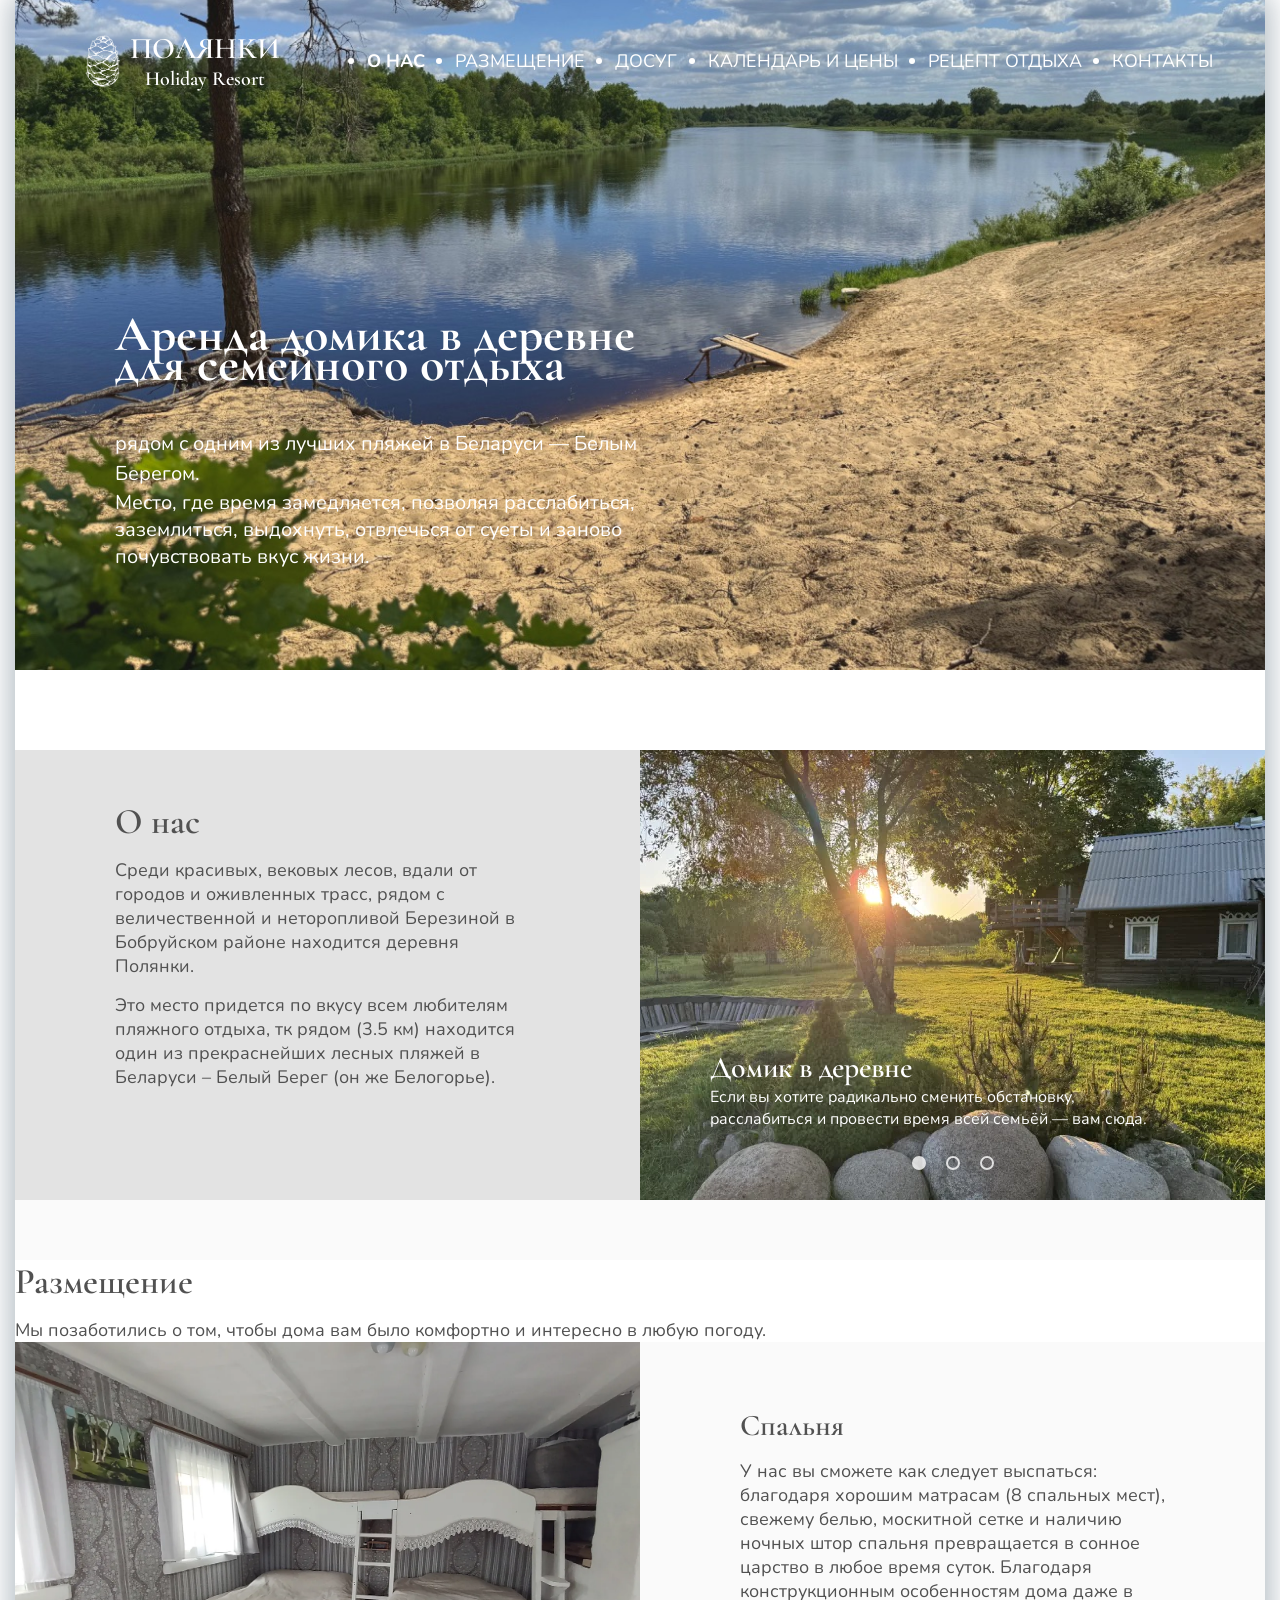
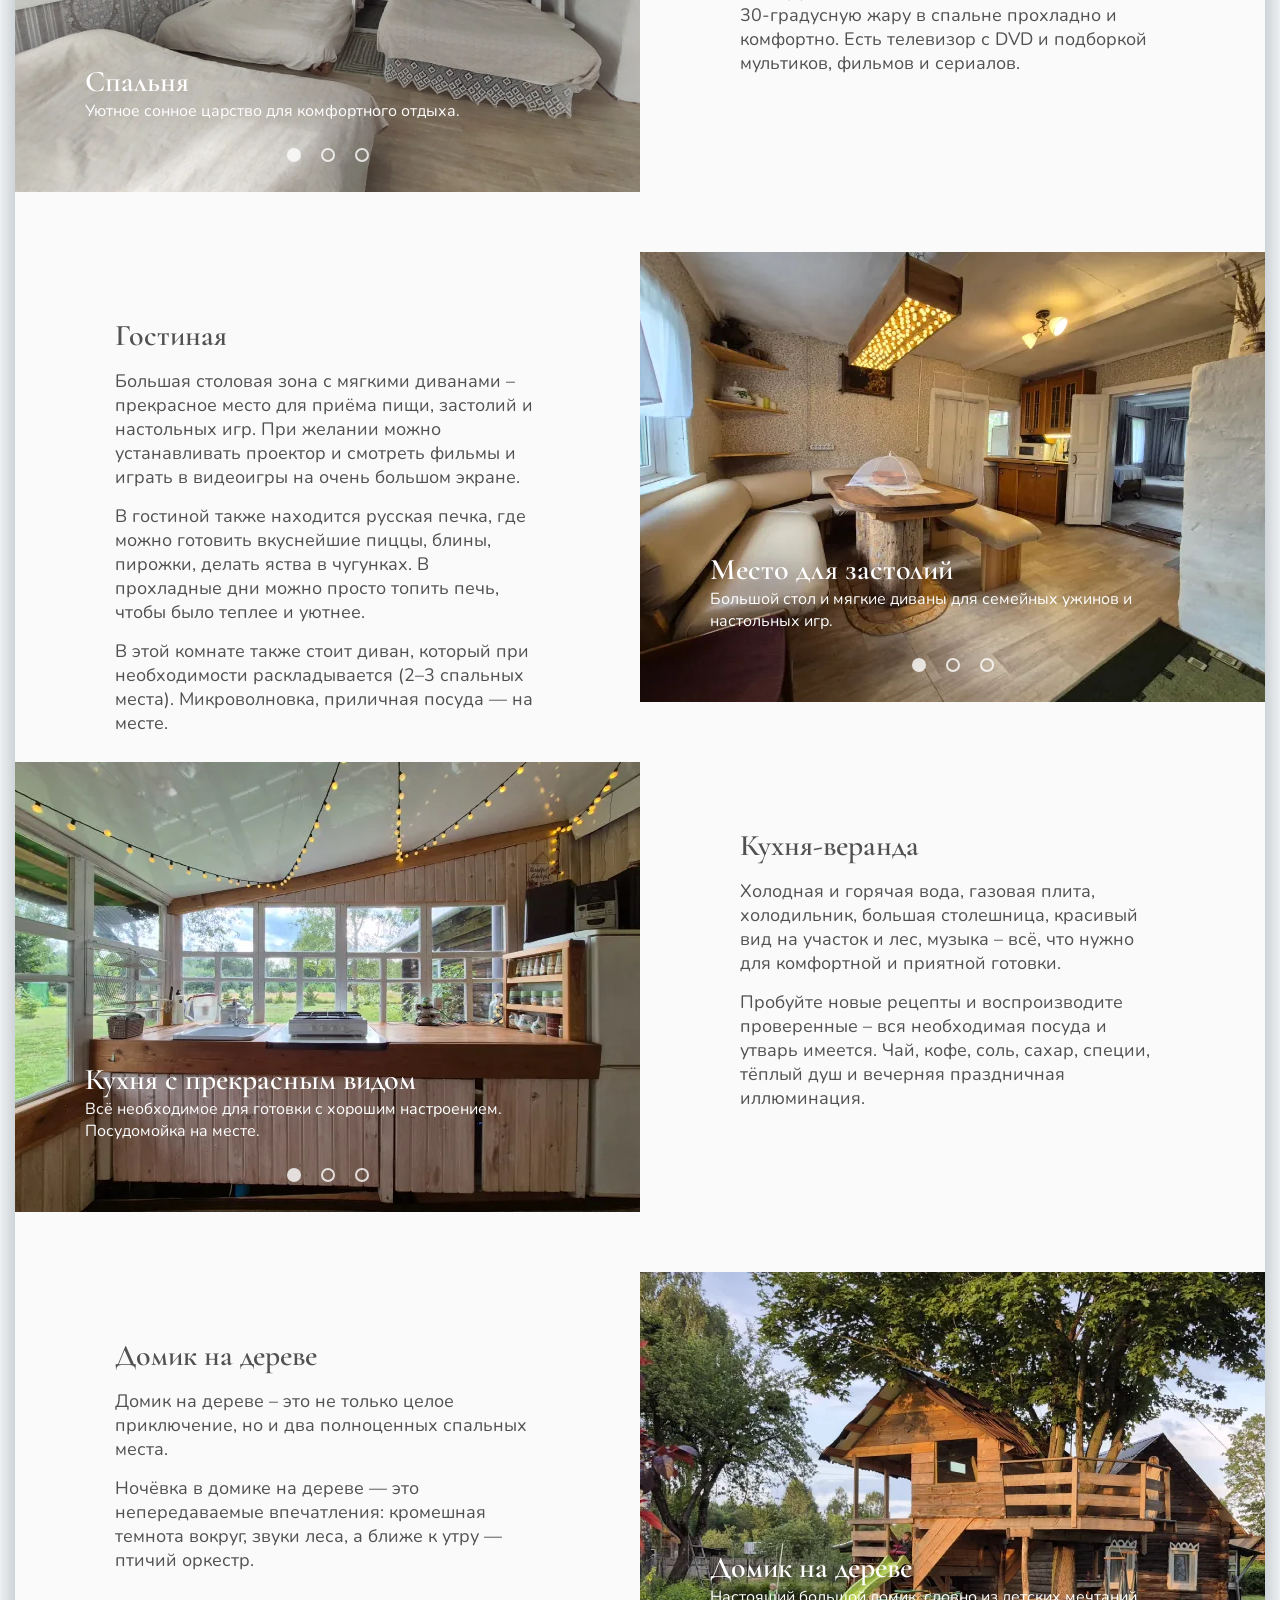
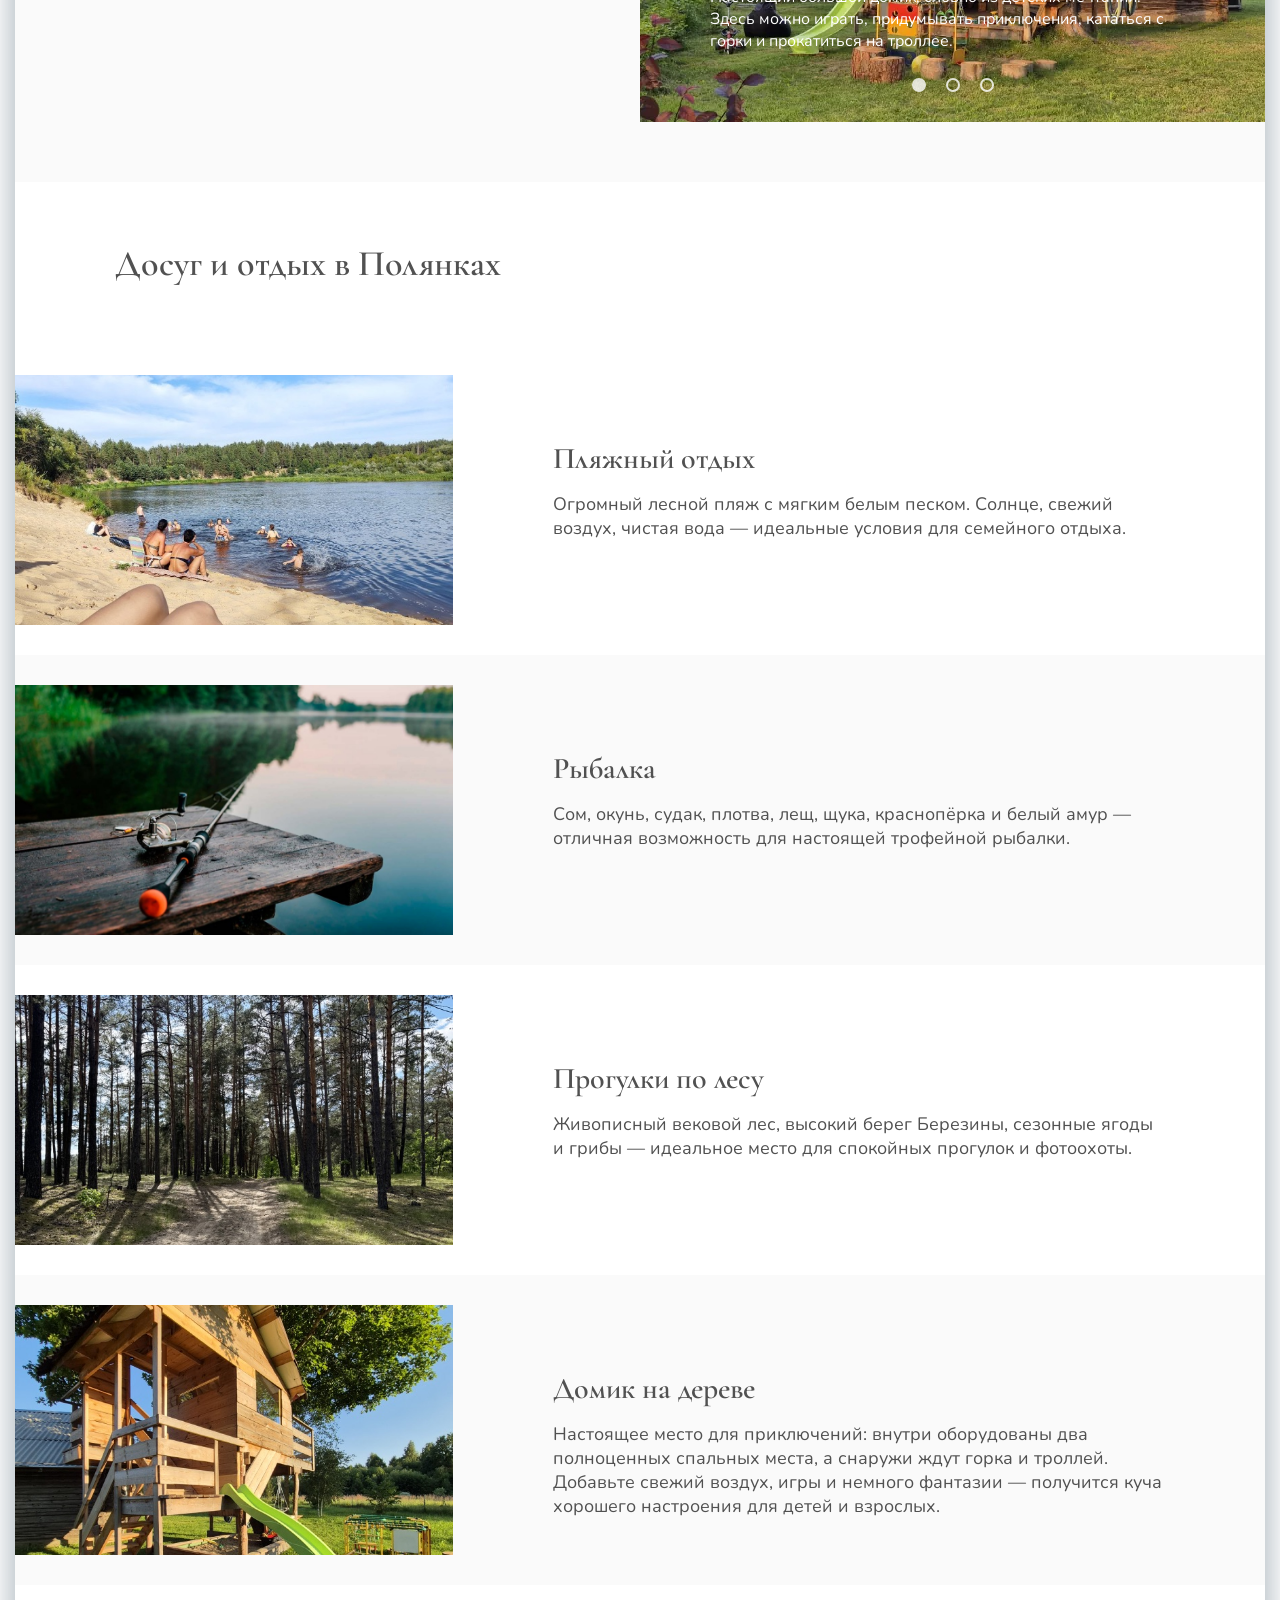
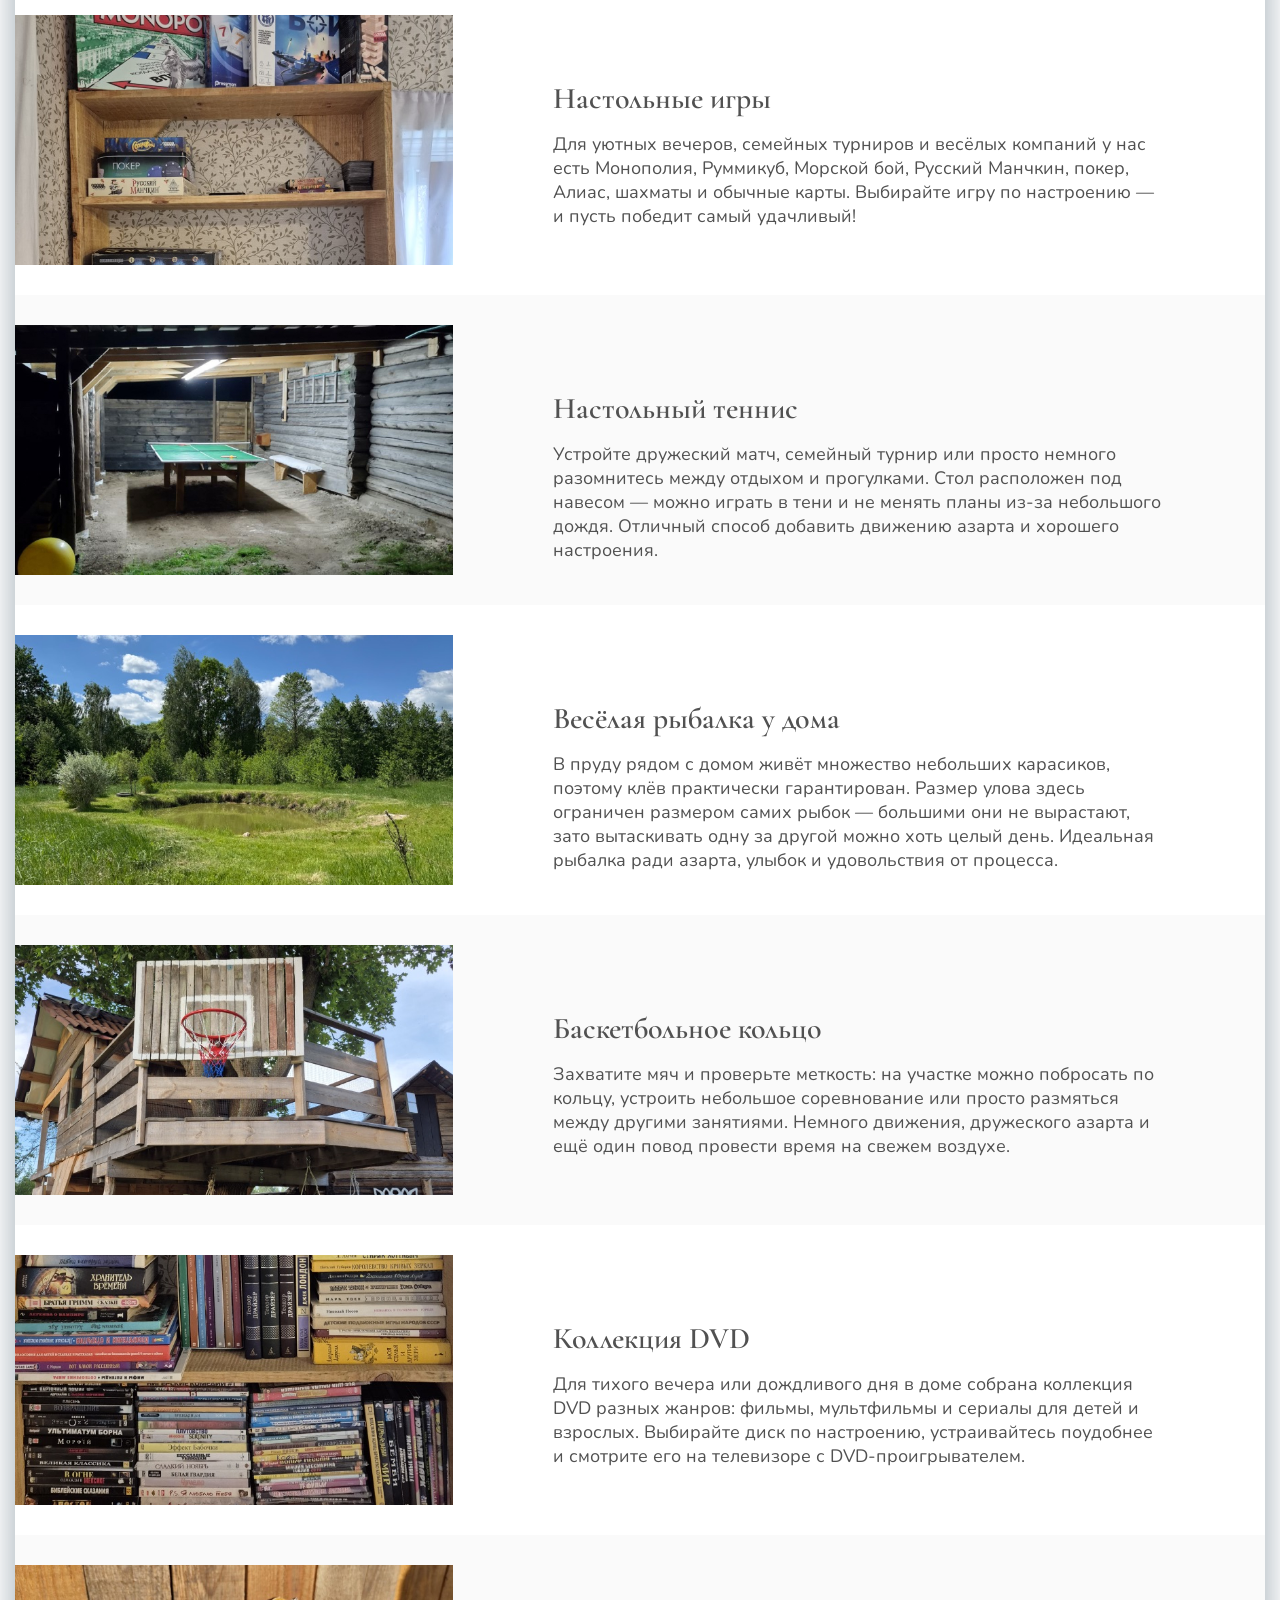
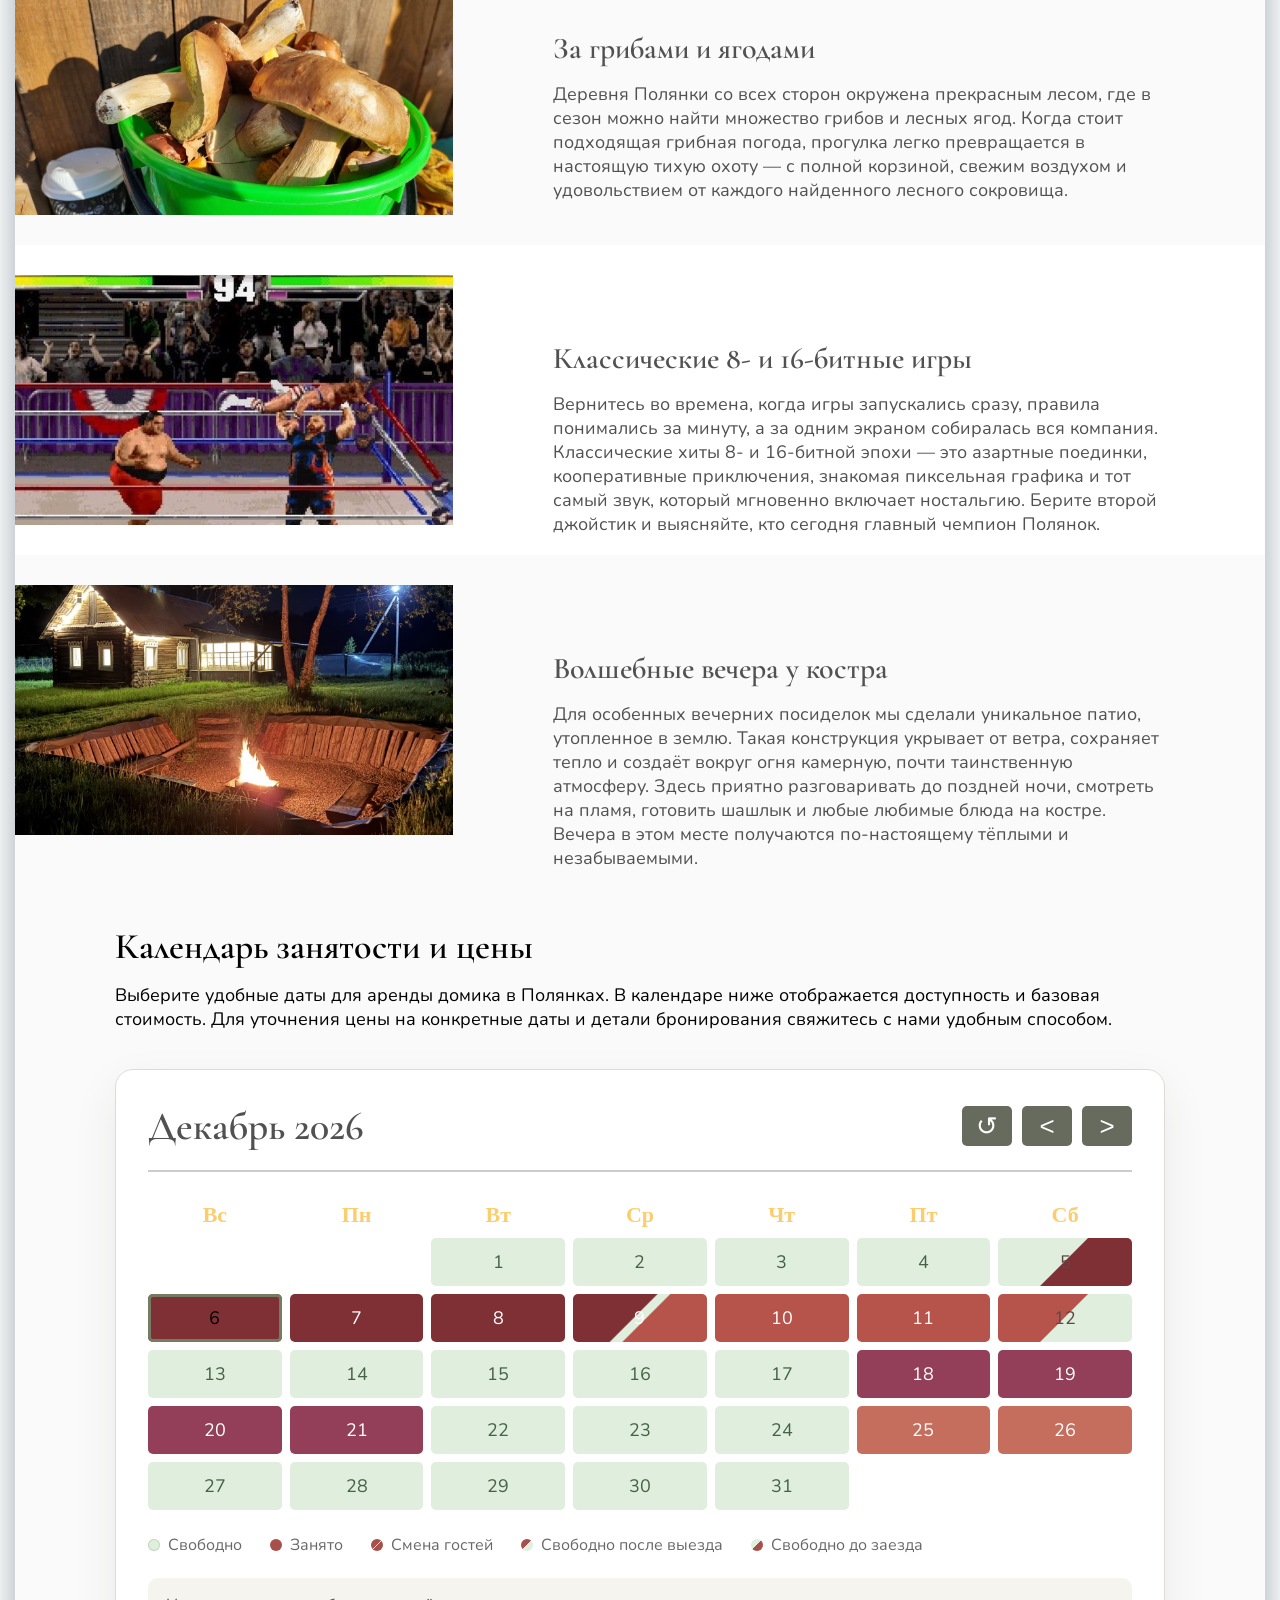
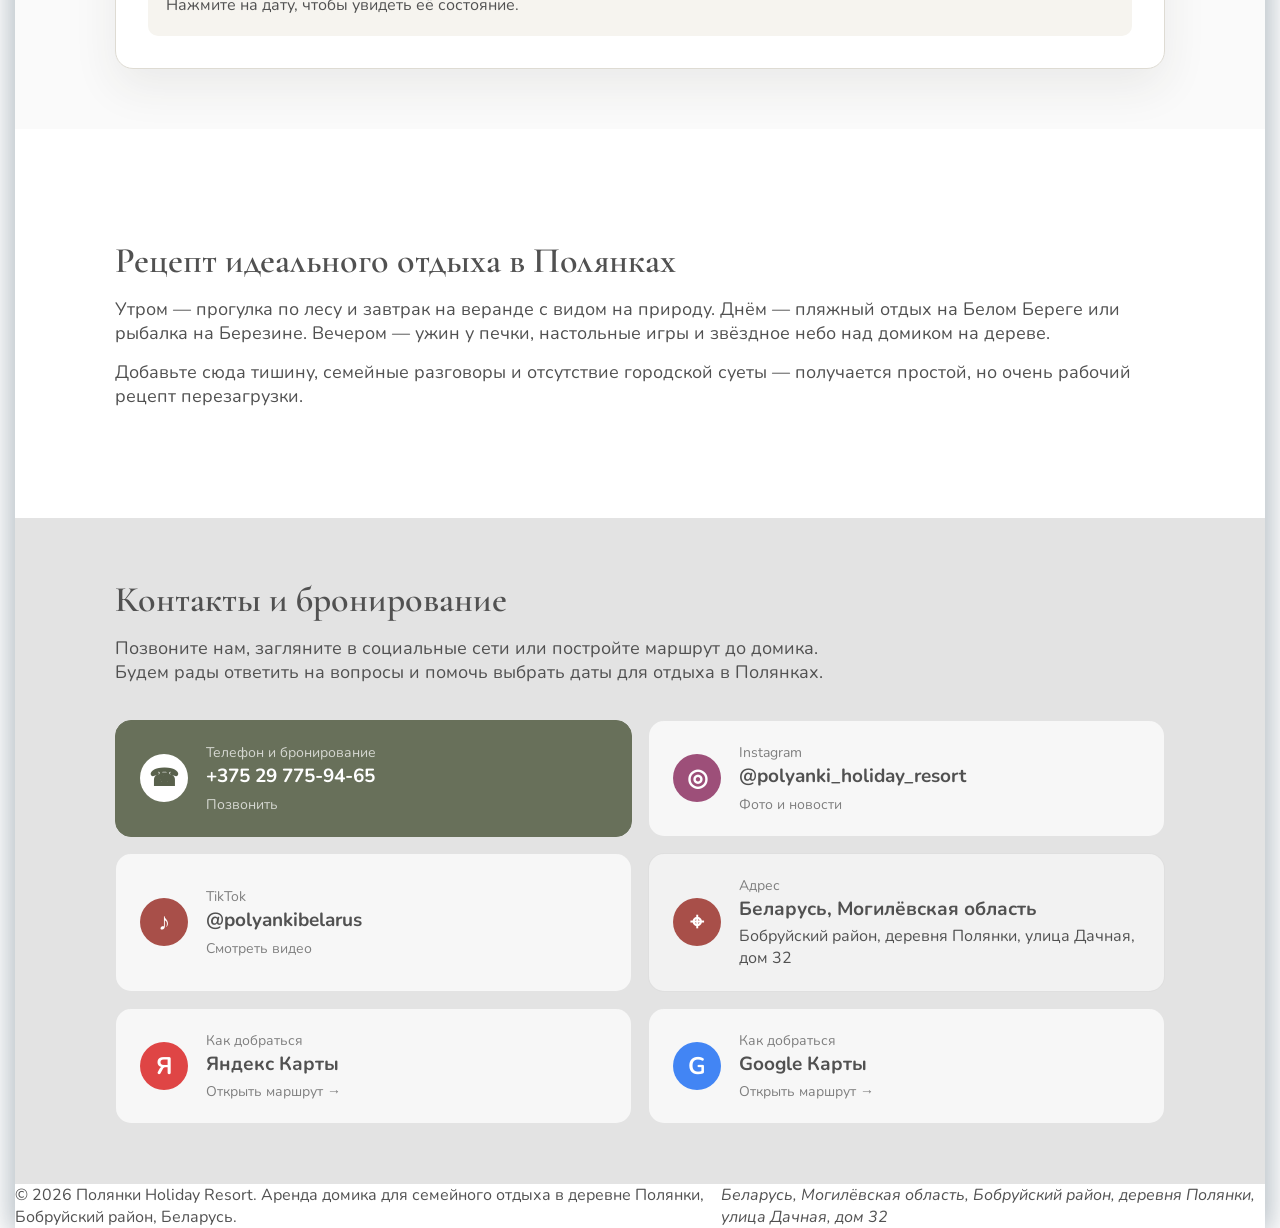
==== index.html @ 9d7d41ae "a pictures refactored" ====
<!doctype html>
<html lang="ru">
<head>
    <meta charset="UTF-8">
    <meta name="viewport"
          content="width=device-width, initial-scale=1.0">
    <meta http-equiv="X-UA-Compatible" content="IE=edge">

    <!-- Основной тайтл с ключами и гео -->
    <title>Полянки Holiday Resort — аренда домика в деревне для семейного отдыха, Бобруйский район, пляж Белый Берег, Беларусь</title>

    <!-- Описание для сниппета в Google/Яндекс -->
    <meta name="description"
          content="Аренда уютного домика в деревне Полянки в Бобруйском районе рядом с пляжем Белый Берег. Семейный отдых, домик на дереве, лес, река Березина, рыбалка и пляжный отдых в Беларуси.">

    <meta name="robots" content="index,follow">

    <!-- Иконки сайта и настройки установки на мобильные устройства -->
    <link rel="icon" href="./img/favicon/favicon.ico" sizes="any">
    <link rel="icon" type="image/png" sizes="32x32" href="./img/favicon/favicon-32x32.png">
    <link rel="icon" type="image/png" sizes="16x16" href="./img/favicon/favicon-16x16.png">
    <link rel="apple-touch-icon" sizes="180x180" href="./img/favicon/apple-touch-icon.png">
    <link rel="manifest" href="./img/favicon/site.webmanifest">
    <meta name="theme-color" content="#68705a">
    <meta name="application-name" content="Полянки Holiday Resort">
    <meta name="apple-mobile-web-app-title" content="Полянки">
    <meta name="apple-mobile-web-app-capable" content="yes">
    <meta name="apple-mobile-web-app-status-bar-style" content="black-translucent">

    <!-- Canonical: замени URL на свой домен -->
    <link rel="canonical" href="https://example.com/">

    <!-- Open Graph -->
    <meta property="og:type" content="website">
    <meta property="og:title"
          content="Полянки Holiday Resort — домик для семейного отдыха в Беларуси">
    <meta property="og:description"
          content="Уютный домик в деревне Полянки возле пляжа Белый Берег. Семейный отдых, лес, река Березина, рыбалка, домик на дереве.">
    <meta property="og:url" content="https://example.com/">
    <meta property="og:image" content="https://example.com/img/og-main.jpg">
    <meta property="og:locale" content="ru_RU">

    <!-- Twitter Card -->
    <meta name="twitter:card" content="summary_large_image">
    <meta name="twitter:title"
          content="Полянки Holiday Resort — домик для семейного отдыха">
    <meta name="twitter:description"
          content="Аренда домика в деревне Полянки, Бобруйский район, Беларусь. Рядом пляж Белый Берег, лес, река Березина.">
    <meta name="twitter:image" content="https://example.com/img/og-main.jpg">

    <link rel="stylesheet" href="styles.css">

    <!-- Schema.org (дополни реальными данными) -->
    <script type="application/ld+json">
        {
          "@context": "https://schema.org",
          "@type": ["TouristAccommodation", "LocalBusiness"],
          "name": "Полянки Holiday Resort",
          "description": "Аренда домика в деревне Полянки для семейного отдыха рядом с пляжем Белый Берег и рекой Березина. Домик на дереве, лес, рыбалка, пляжный отдых.",
          "url": "https://example.com/",
          "image": "https://example.com/img/about_us.jpg",
          "telephone": "+375297759465",
          "priceRange": "$$",
          "address": {
            "@type": "PostalAddress",
            "streetAddress": "улица Дачная, дом 32",
            "addressCountry": "BY",
            "addressRegion": "Могилёвская область",
            "addressLocality": "деревня Полянки, Бобруйский район"
          },
          "sameAs": [
            "https://www.instagram.com/polyanki_holiday_resort",
            "https://www.tiktok.com/@polyankibelarus",
            "https://yandex.ru/maps/org/polyanki_dom_v_derevne/86234506796",
            "https://maps.app.goo.gl/uCurSgUoCDbGt2eW7"
          ],
          "hasMap": [
            "https://yandex.ru/maps/org/polyanki_dom_v_derevne/86234506796",
            "https://maps.app.goo.gl/uCurSgUoCDbGt2eW7"
          ],
          "contactPoint": {
            "@type": "ContactPoint",
            "telephone": "+375297759465",
            "contactType": "reservations",
            "availableLanguage": ["ru", "be"]
          },
          "openingHoursSpecification": [
            {
              "@type": "OpeningHoursSpecification",
              "dayOfWeek": [
                "Monday",
                "Tuesday",
                "Wednesday",
                "Thursday",
                "Friday",
                "Saturday",
                "Sunday"
              ],
              "opens": "08:00",
              "closes": "22:00"
            }
          ],
          "amenityFeature": [
            {
              "@type": "LocationFeatureSpecification",
              "name": "Пляж Белый Берег",
              "value": "3.5 км"
            },
            {
              "@type": "LocationFeatureSpecification",
              "name": "Домик на дереве",
              "value": "2 спальных места"
            },
            {
              "@type": "LocationFeatureSpecification",
              "name": "Рыбалка на Березине",
              "value": "сом, судак, щука и др."
            }
          ]
        }
        </script>
</head>
<body>
<header>
    <nav id="navigation_container" aria-label="Основная навигация">
        <div class="logo">
            <div class="logo-image"></div>
            <div class="logo-text font-carmo">
                <div class="polyanki">ПОЛЯНКИ</div>
                <div class="resort">Holiday Resort</div>
            </div>
        </div>

        <button class="nav-toggle" type="button" aria-label="Открыть меню" aria-controls="primary-navigation" aria-expanded="false">
            <span></span><span></span><span></span>
        </button>

        <ul class="navigation font-nunito" id="primary-navigation">
            <li class="js_navigation_item nav_item active" data-item="aboutUs">
                <a href="#about_us">О НАС</a>
            </li>
            <li class="js_navigation_item nav_item" data-item="deploy">
                <a href="#deploy">РАЗМЕЩЕНИЕ</a>
            </li>
            <li class="js_navigation_item nav_item" data-item="activities">
                <a href="#activities">ДОСУГ</a>
            </li>
            <li class="js_navigation_item nav_item" data-item="prices">
                <a href="#prices">КАЛЕНДАРЬ И ЦЕНЫ</a>
            </li>
            <li class="js_navigation_item nav_item" data-item="recipe">
                <a href="#recipe">РЕЦЕПТ ОТДЫХА</a>
            </li>
            <li class="js_navigation_item nav_item" data-item="contacts">
                <a href="#contacts">КОНТАКТЫ</a>
            </li>
        </ul>
    </nav>

    <section class="header-block">
        <div class="header-image" role="img"
             aria-label="Домик для отдыха в деревне Полянки рядом с лесом и рекой Березина"></div>
        <div class="header-main-text">
            <h1>
                <span class="header1 font-carmo">
                    Аренда домика в деревне<br>для семейного отдыха
                </span><br>
                <span class="header2 font-nunito">
                    рядом с одним из лучших пляжей в Беларуси — Белым Берегом.
                </span>
            </h1>
            <p class="header-description font-nunito">
                Место, где время замедляется, позволяя расслабиться, заземлиться,
                выдохнуть, отвлечься от суеты и заново почувствовать вкус жизни.
            </p>
        </div>
    </section>
</header>

<main>
    <!-- О НАС -->
    <section class="js_about_us_section" id="about_us">
        <div class="row height-450 bg-gray color_black-80">
            <div class="description-block width-50">
                <h2 class="font-carmo f-size-36">О нас</h2>
                <p class="font-nunito margin-top-15 f-size-18">
                    Среди красивых, вековых лесов, вдали от городов и оживленных трасс, рядом с величественной и неторопливой Березиной в Бобруйском районе находится деревня Полянки.
                </p>
                <p class="font-nunito margin-top-15 f-size-18">
                    Это место придется по вкусу всем любителям пляжного отдыха, тк рядом (3.5 км) находится один из прекраснейших лесных пляжей в Беларуси – Белый Берег (он же Белогорье).
                </p>
            </div>
    
            <!--                <div class="image-block width-55 js_about_us_gallery"></div>-->
    
            <div class="image-block width-50 js_about_us_gallery">
    
                <figure class="js_gallery_card gallery-cover-seo fade-in-block">
                    <img src="./img/about_us.webp"
                         alt="Аренда домика в деревне Полянки для семейного отдыха">
                    <figcaption class="gallery-slide-description-seo">
                        <h3 class="font-carmo f-size-30">Домик в деревне</h3>
                        <p class="font-nunito f-size-16">
                            Если вы хотите радикально сменить обстановку, расслабиться и провести время всей семьёй — вам сюда.
                        </p>
                    </figcaption>
                </figure>
    
                <figure class="js_gallery_card gallery-cover-seo fade-in-block">
                    <img src="./img/about_us_2.webp"
                         alt="Пляж Белый Берег недалеко от домика в деревне Полянки">
                    <figcaption class="gallery-slide-description-seo">
                        <h3 class="font-carmo f-size-30">Белый берег и курортное настроение</h3>
                        <p class="font-nunito f-size-16">
                            Шикарный мягкий белый песочек и на берегу и в воде, сосновый воздух, атмосфера безмятежности создают неповторимые впечатления от нахождения здесь. По личным ощущениям и отзывам гостей – тут проживает то самое курортное настроение.
                        </p>
                    </figcaption>
                </figure>

                <figure class="js_gallery_card gallery-cover-seo fade-in-block">
                    <img src="./img/about_us_3.webp"
                         alt="Пляж Белый Берег недалеко от домика в деревне Полянки">
                    <figcaption class="gallery-slide-description-seo">
                        <h3 class="font-carmo f-size-30">Особая атмосфера.</h3>
                        <p class="font-nunito f-size-16">
                            Пень и птиц, звуки леса, потрескивание костра, немного праздничной иллюминации, - вот и готовы декорации для незабываемого отдыха.
                        </p>
                    </figcaption>
                </figure>
    
            </div>
        </div>
    </section>

    <!-- РАЗМЕЩЕНИЕ -->
    <section class="js_deploy_section padding-top-60 padding-bottom-60 bg-white-gray" id="deploy">
        <header class="color_black-80">
            <h2 class="font-carmo f-size-36">Размещение</h2>
            <p class="font-nunito margin-top-15 f-size-18">
                Мы позаботились о том, чтобы дома вам было комфортно и интересно в любую погоду.
            </p>
        </header>
    
        <!-- Спальня -->
        <article class="row height-450 color_black-80 margin-top-40">
            <div class="image-block width-50 js_deploy_1_gallery">
                <figure class="js_gallery_card gallery-cover-seo fade-in-block">
                    <img src="./img/deploy-1-1.webp"
                         alt="Спальня с удобными кроватями в доме отдыха Полянки">
                    <figcaption class="gallery-slide-description-seo">
                        <h3 class="font-carmo f-size-30">Спальня</h3>
                        <p class="font-nunito f-size-16">Уютное сонное царство для комфортного отдыха.</p>
                    </figcaption>
                </figure>

                <figure class="js_gallery_card gallery-cover-seo fade-in-block">
                    <img src="./img/deploy-1-2.webp"
                         alt="Спальные места в деревенском доме для семейного отдыха">
                    <figcaption class="gallery-slide-description-seo">
                        <h3 class="font-carmo f-size-30">Комфортный отдых</h3>
                        <p class="font-nunito f-size-16">Хорошие матрасы, ночные шторы и москитные сетки помогают отдыхать в любое время суток.</p>
                    </figcaption>
                </figure>

                <figure class="js_gallery_card gallery-cover-seo fade-in-block">
                    <img src="./img/deploy-1-3.webp"
                         alt="Интерьер спальни в доме отдыха Полянки">
                    <figcaption class="gallery-slide-description-seo">
                        <h3 class="font-carmo f-size-30">Телевизор с DVD и игровой приставкой.</h3>
                        <p class="font-nunito f-size-16">Сериалы, фильмы, мультфильмы, классические игры 8 и 16 бит. Каждый найдет для себя что-то интересное.</p>
                    </figcaption>
                </figure>
            </div>
    
            <div class="description-block width-50">
                <h3 class="font-carmo f-size-30 margin-top-15">Спальня</h3>
                <p class="font-nunito margin-top-15 f-size-18">
                    У нас вы сможете как следует выспаться: благодаря хорошим матрасам (8 спальных мест),
                    свежему белью, москитной сетке и наличию ночных штор спальня превращается в сонное царство
                    в любое время суток. Благодаря конструкционным особенностям дома даже в 30-градусную жару
                    в спальне прохладно и комфортно. Есть телевизор с DVD и подборкой мультиков, фильмов и сериалов.
                </p>
            </div>
        </article>
    
        <!-- Гостиная -->
        <article class="row height-450 color_black-80 margin-top-60">
            <div class="description-block width-50">
                <h3 class="font-carmo f-size-30 margin-top-15">Гостиная</h3>
                <p class="font-nunito margin-top-15 f-size-18">
                    Большая столовая зона с мягкими диванами – прекрасное место для приёма пищи, застолий
                    и настольных игр. При желании можно устанавливать проектор и смотреть фильмы
                    и играть в видеоигры на очень большом экране.
                </p>
                <p class="font-nunito margin-top-15 f-size-18">
                    В гостиной также находится русская печка, где можно готовить вкуснейшие пиццы, блины,
                    пирожки, делать яства в чугунках. В прохладные дни можно просто топить печь, чтобы было
                    теплее и уютнее.
                </p>
                <p class="font-nunito margin-top-15 f-size-18">
                    В этой комнате также стоит диван, который при необходимости раскладывается (2–3 спальных
                    места). Микроволновка, приличная посуда — на месте.
                </p>
            </div>
    
            <div class="image-block width-50 js_deploy_2_gallery">
                <figure class="js_gallery_card gallery-cover-seo fade-in-block">
                    <img src="./img/deploy-2-1.webp"
                         alt="Просторная гостиная со столовой зоной в доме отдыха Полянки">
                    <figcaption class="gallery-slide-description-seo">
                        <h3 class="font-carmo f-size-30">Место для застолий</h3>
                        <p class="font-nunito f-size-16">Большой стол и мягкие диваны для семейных ужинов и настольных игр.</p>
                    </figcaption>
                </figure>

                <figure class="js_gallery_card gallery-cover-seo fade-in-block">
                    <img src="./img/deploy-2-2.webp"
                         alt="Просторная гостиная со столовой зоной в доме отдыха Полянки">
                    <figcaption class="gallery-slide-description-seo">
                        <h3 class="font-carmo f-size-30">Укомплектованная кухня</h3>
                        <p class="font-nunito f-size-16">Есть вся необходимая посуда и утварь для готовки и употребления пищи.</p>
                    </figcaption>
                </figure>

                <figure class="js_gallery_card gallery-cover-seo fade-in-block">
                    <img src="./img/deploy-2-3.webp"
                         alt="Русская печь в гостиной деревенского дома Полянки">
                    <figcaption class="gallery-slide-description-seo">
                        <h3 class="font-carmo f-size-30">Вкусная еда из печки</h3>
                        <p class="font-nunito f-size-16">Пицца, пирожки, блины и жаркое с неповторимым вкусом настоящей печи.</p>
                    </figcaption>
                </figure>
            </div>
        </article>
    
        <!-- Кухня-веранда -->
        <article class="row height-450 color_black-80 margin-top-60">
            <div class="image-block width-50 js_deploy_3_gallery">
                <figure class="js_gallery_card gallery-cover-seo fade-in-block">
                    <img src="./img/deploy-3-1.webp"
                         alt="Просторная кухня-веранда с видом на участок в Полянках">
                    <figcaption class="gallery-slide-description-seo">
                        <h3 class="font-carmo f-size-30">Кухня с прекрасным видом</h3>
                        <p class="font-nunito f-size-16">Всё необходимое для готовки с хорошим настроением. Посудомойка на месте.</p>
                    </figcaption>
                </figure>

                <figure class="js_gallery_card gallery-cover-seo fade-in-block">
                    <img src="./img/deploy-3-2.webp"
                         alt="Душ и санузел внутри дома отдыха Полянки">
                    <figcaption class="gallery-slide-description-seo">
                        <h3 class="font-carmo f-size-30">Комфорт в доме</h3>
                        <p class="font-nunito f-size-16">Тёплый душ, туалет, горячая и холодная вода — всё рядом.</p>
                    </figcaption>
                </figure>

                <figure class="js_gallery_card gallery-cover-seo fade-in-block">
                    <img src="./img/deploy-3-3.webp"
                         alt="Вечерняя иллюминация кухни-веранды в Полянках">
                    <figcaption class="gallery-slide-description-seo">
                        <h3 class="font-carmo f-size-30">Настроение праздника</h3>
                        <p class="font-nunito f-size-16">Музыка и вечерняя иллюминация создают особенно уютную атмосферу.</p>
                    </figcaption>
                </figure>
            </div>
    
            <div class="description-block width-50">
                <h3 class="font-carmo f-size-30 margin-top-15">Кухня-веранда</h3>
                <p class="font-nunito margin-top-15 f-size-18">
                    Холодная и горячая вода, газовая плита, холодильник, большая столешница, красивый вид на
                    участок и лес, музыка – всё, что нужно для комфортной и приятной готовки.
                </p>
                <p class="font-nunito margin-top-15 f-size-18">
                    Пробуйте новые рецепты и воспроизводите проверенные – вся необходимая посуда и утварь
                    имеется. Чай, кофе, соль, сахар, специи, тёплый душ и вечерняя праздничная иллюминация.
                </p>
            </div>
        </article>
    
        <!-- Домик на дереве -->
        <article class="row height-450 color_black-80 margin-top-60">
            <div class="description-block width-50">
                <h3 class="font-carmo f-size-30 margin-top-15">Домик на дереве</h3>
                <p class="font-nunito margin-top-15 f-size-18">
                    Домик на дереве – это не только целое приключение, но и два полноценных спальных места.
                </p>
                <p class="font-nunito margin-top-15 f-size-18">
                    Ночёвка в домике на дереве — это непередаваемые впечатления: кромешная темнота вокруг,
                    звуки леса, а ближе к утру — птичий оркестр.
                </p>
            </div>
    
            <div class="image-block width-50 js_deploy_4_gallery">
                <figure class="js_gallery_card gallery-cover-seo fade-in-block">
                    <img src="./img/tree-house-1.webp"
                         alt="Домик на дереве с горкой песочницей и троллеем.">
                    <figcaption class="gallery-slide-description-seo">
                        <h3 class="font-carmo f-size-30">Домик на дереве</h3>
                        <p class="font-nunito f-size-16">
                            Настоящий большой домик, словно из детских мечтаний. Здесь можно играть,
                            придумывать приключения, кататься с горки и прокатиться на троллее.
                        </p>
                    </figcaption>
                </figure>

                <figure class="js_gallery_card gallery-cover-seo fade-in-block">
                    <img src="./img/tree-house-2.webp"
                         alt="Домик на дереве с двумя спальными местами в Полянках">
                    <figcaption class="gallery-slide-description-seo">
                        <h3 class="font-carmo f-size-30">Игры, отдых и красивый вид</h3>
                        <p class="font-nunito f-size-16">
                            Внутри оборудованы два полноценных спальных места. Можно остаться на ночь,
                            слушать звуки леса, а утром проснуться под пение птиц среди зелени.
                        </p>
                    </figcaption>
                </figure>

                <figure class="js_gallery_card gallery-cover-seo fade-in-block">
                    <img src="./img/tree-house-2.webp"
                         alt="Песочница в Полянках">
                    <figcaption class="gallery-slide-description-seo">
                        <h3 class="font-carmo f-size-30">Песочница под домиком</h3>
                        <p class="font-nunito f-size-16">
                            В тени под домиком расположена песочница — отличное место для спокойных игр.
                            Здесь можно строить замки, дороги и целые песочные города.
                        </p>
                    </figcaption>
                </figure>
            </div>
        </article>
    </section>

    <!-- ДОСУГ -->
    <section class="js_activities_section color_black-80" id="activities">
        <h2 class="font-carmo f-size-36 pl-100 padding-bottom-60 pt-60">
            Досуг и отдых в Полянках
        </h2>
    
        <!-- Пляжный отдых -->
        <article class="row height-250 ptb-30">
            <figure class="activity-image activity-beach width-35">
                <img src="./img/beach.jpg"
                     alt="Пляж Белый Берег рядом с деревней Полянки"
                     loading="lazy" decoding="async">
            </figure>
    
            <div class="activity-description description-block width-65">
                <figcaption>
                    <h3 class="font-carmo f-size-30 margin-top-15">Пляжный отдых</h3>
                    <p class="font-nunito margin-top-15 f-size-18">
                        Огромный лесной пляж с мягким белым песком. Солнце, свежий воздух, чистая вода —
                        идеальные условия для семейного отдыха.
                    </p>
                </figcaption>
            </div>
        </article>
    
        <!-- Рыбалка -->
        <article class="row height-250 ptb-30 bg-white-gray">
            <figure class="activity-image activity-fishing width-35">
                <img src="./img/fishing.jpg"
                     alt="Рыбалка на реке Березина рядом с деревней Полянки"
                     loading="lazy" decoding="async">
            </figure>
    
            <div class="activity-description description-block width-65">
                <figcaption>
                    <h3 class="font-carmo f-size-30 margin-top-15">Рыбалка</h3>
                    <p class="font-nunito margin-top-15 f-size-18">
                        Сом, окунь, судак, плотва, лещ, щука, краснопёрка и белый амур —
                        отличная возможность для настоящей трофейной рыбалки.
                    </p>
                </figcaption>
            </div>
        </article>
    
        <!-- Прогулки по лесу -->
        <article class="row height-250 ptb-30">
            <figure class="activity-image activity-forest width-35">
                <img src="./img/forest.jpg"
                     alt="Вековой лес для прогулок рядом с домом отдыха Полянки"
                     loading="lazy" decoding="async">
            </figure>
    
            <div class="activity-description description-block width-65">
                <figcaption>
                    <h3 class="font-carmo f-size-30 margin-top-15">Прогулки по лесу</h3>
                    <p class="font-nunito margin-top-15 f-size-18">
                        Живописный вековой лес, высокий берег Березины, сезонные ягоды и грибы — 
                        идеальное место для спокойных прогулок и фотоохоты.
                    </p>
                </figcaption>
            </div>
        </article>

        <!-- Домик на дереве -->
        <article class="row height-250 ptb-30 bg-white-gray">
            <figure class="activity-image activity-tree-house width-35">
                <img src="./img/tree-house-activity.jpg"
                     alt="Домик на дереве с горкой и троллеем в Полянках"
                     loading="lazy" decoding="async">
            </figure>

            <div class="activity-description description-block width-65">
                <figcaption>
                    <h3 class="font-carmo f-size-30 margin-top-15">Домик на дереве</h3>
                    <p class="font-nunito margin-top-15 f-size-18">
                        Настоящее место для приключений: внутри оборудованы два полноценных спальных места,
                        а снаружи ждут горка и троллей. Добавьте свежий воздух, игры и немного фантазии —
                        получится куча хорошего настроения для детей и взрослых.
                    </p>
                </figcaption>
            </div>
        </article>

        <!-- Настольные игры -->
        <article class="row height-250 ptb-30">
            <figure class="activity-image activity-board-games width-35">
                <img src="./img/board-games.jpg"
                     alt="Коллекция настольных игр для семейного отдыха в Полянках"
                     loading="lazy" decoding="async">
            </figure>

            <div class="activity-description description-block width-65">
                <figcaption>
                    <h3 class="font-carmo f-size-30 margin-top-15">Настольные игры</h3>
                    <p class="font-nunito margin-top-15 f-size-18">
                        Для уютных вечеров, семейных турниров и весёлых компаний у нас есть Монополия,
                        Руммикуб, Морской бой, Русский Манчкин, покер, Алиас, шахматы и обычные карты.
                        Выбирайте игру по настроению — и пусть победит самый удачливый!
                    </p>
                </figcaption>
            </div>
        </article>

        <!-- Настольный теннис -->
        <article class="row height-250 ptb-30 bg-white-gray">
            <figure class="activity-image activity-table-tennis width-35">
                <img src="./img/table-tennis.jpg"
                     alt="Стол для настольного тенниса под навесом в Полянках"
                     loading="lazy" decoding="async">
            </figure>

            <div class="activity-description description-block width-65">
                <figcaption>
                    <h3 class="font-carmo f-size-30 margin-top-15">Настольный теннис</h3>
                    <p class="font-nunito margin-top-15 f-size-18">
                        Устройте дружеский матч, семейный турнир или просто немного разомнитесь между отдыхом
                        и прогулками. Стол расположен под навесом — можно играть в тени и не менять планы
                        из-за небольшого дождя. Отличный способ добавить движению азарта и хорошего настроения.
                    </p>
                </figcaption>
            </div>
        </article>

        <!-- Весёлая рыбалка в пруду -->
        <article class="row height-250 ptb-30">
            <figure class="activity-image activity-pond-fishing width-35">
                <img src="./img/pond-fishing.jpg"
                     alt="Небольшой пруд с карасиками рядом с домом в Полянках"
                     loading="lazy" decoding="async">
            </figure>

            <div class="activity-description description-block width-65">
                <figcaption>
                    <h3 class="font-carmo f-size-30 margin-top-15">Весёлая рыбалка у дома</h3>
                    <p class="font-nunito margin-top-15 f-size-18">
                        В пруду рядом с домом живёт множество небольших карасиков, поэтому клёв практически
                        гарантирован. Размер улова здесь ограничен размером самих рыбок — большими они не вырастают,
                        зато вытаскивать одну за другой можно хоть целый день. Идеальная рыбалка ради азарта,
                        улыбок и удовольствия от процесса.
                    </p>
                </figcaption>
            </div>
        </article>

        <!-- Баскетбольное кольцо -->
        <article class="row height-250 ptb-30 bg-white-gray">
            <figure class="activity-image activity-basketball width-35">
                <img src="./img/basketball.jpg"
                     alt="Баскетбольное кольцо на участке дома отдыха Полянки"
                     loading="lazy" decoding="async">
            </figure>

            <div class="activity-description description-block width-65">
                <figcaption>
                    <h3 class="font-carmo f-size-30 margin-top-15">Баскетбольное кольцо</h3>
                    <p class="font-nunito margin-top-15 f-size-18">
                        Захватите мяч и проверьте меткость: на участке можно побросать по кольцу,
                        устроить небольшое соревнование или просто размяться между другими занятиями.
                        Немного движения, дружеского азарта и ещё один повод провести время на свежем воздухе.
                    </p>
                </figcaption>
            </div>
        </article>

        <!-- Коллекция DVD -->
        <article class="row height-250 ptb-30">
            <figure class="activity-image activity-dvd-films width-35">
                <img src="./img/dvd-films.jpg"
                     alt="Коллекция DVD с фильмами, мультфильмами и сериалами в доме отдыха Полянки"
                     loading="lazy" decoding="async">
            </figure>

            <div class="activity-description description-block width-65">
                <figcaption>
                    <h3 class="font-carmo f-size-30 margin-top-15">Коллекция DVD</h3>
                    <p class="font-nunito margin-top-15 f-size-18">
                        Для тихого вечера или дождливого дня в доме собрана коллекция DVD разных жанров:
                        фильмы, мультфильмы и сериалы для детей и взрослых. Выбирайте диск по настроению,
                        устраивайтесь поудобнее и смотрите его на телевизоре с DVD-проигрывателем.
                    </p>
                </figcaption>
            </div>
        </article>

        <!-- Грибы и ягоды -->
        <article class="row height-250 ptb-30 bg-white-gray">
            <figure class="activity-image activity-mushrooms width-35">
                <img src="./img/mushrooms.jpg"
                     alt="Корзина лесных грибов, собранных рядом с деревней Полянки"
                     loading="lazy" decoding="async">
            </figure>

            <div class="activity-description description-block width-65">
                <figcaption>
                    <h3 class="font-carmo f-size-30 margin-top-15">За грибами и ягодами</h3>
                    <p class="font-nunito margin-top-15 f-size-18">
                        Деревня Полянки со всех сторон окружена прекрасным лесом, где в сезон можно найти
                        множество грибов и лесных ягод. Когда стоит подходящая грибная погода, прогулка легко
                        превращается в настоящую тихую охоту — с полной корзиной, свежим воздухом и удовольствием
                        от каждого найденного лесного сокровища.
                    </p>
                </figcaption>
            </div>
        </article>

        <!-- Классические видеоигры -->
        <article class="row height-250 ptb-30">
            <figure class="activity-image activity-retro-games width-35">
                <img src="./img/16bit-console.jpg"
                     alt="Классическая 16-битная видеоигра на приставке в доме отдыха Полянки"
                     loading="lazy" decoding="async">
            </figure>

            <div class="activity-description description-block width-65">
                <figcaption>
                    <h3 class="font-carmo f-size-30 margin-top-15">Классические 8- и 16-битные игры</h3>
                    <p class="font-nunito margin-top-15 f-size-18">
                        Вернитесь во времена, когда игры запускались сразу, правила понимались за минуту,
                        а за одним экраном собиралась вся компания. Классические хиты 8- и 16-битной эпохи —
                        это азартные поединки, кооперативные приключения, знакомая пиксельная графика и тот самый
                        звук, который мгновенно включает ностальгию. Берите второй джойстик и выясняйте,
                        кто сегодня главный чемпион Полянок.
                    </p>
                </figcaption>
            </div>
        </article>

        <!-- Посиделки у костра -->
        <article class="row height-250 ptb-30 bg-white-gray">
            <figure class="activity-image activity-fire-patio width-35">
                <img src="./img/fire-patio.jpg"
                     alt="Заглублённое патио с костром вечером возле дома отдыха Полянки"
                     loading="lazy" decoding="async">
            </figure>

            <div class="activity-description description-block width-65">
                <figcaption>
                    <h3 class="font-carmo f-size-30 margin-top-15">Волшебные вечера у костра</h3>
                    <p class="font-nunito margin-top-15 f-size-18">
                        Для особенных вечерних посиделок мы сделали уникальное патио, утопленное в землю.
                        Такая конструкция укрывает от ветра, сохраняет тепло и создаёт вокруг огня камерную,
                        почти таинственную атмосферу. Здесь приятно разговаривать до поздней ночи, смотреть
                        на пламя, готовить шашлык и любые любимые блюда на костре. Вечера в этом месте
                        получаются по-настоящему тёплыми и незабываемыми.
                    </p>
                </figcaption>
            </div>
        </article>
    </section>

    <!-- КАЛЕНДАРЬ И ЦЕНЫ -->
    <section id="prices" class="padding-top-60 padding-bottom-60 bg-white-gray">
        <div class="container">
            <h2 class="font-carmo f-size-36 padding-bottom-30">
                Календарь занятости и цены
            </h2>
            <p class="font-nunito margin-top-15 f-size-18">
                Выберите удобные даты для аренды домика в Полянках. В календаре ниже отображается
                доступность и базовая стоимость. Для уточнения цены на конкретные даты и
                детали бронирования свяжитесь с нами удобным способом.
            </p>

            <div class="calendar" aria-label="Календарь занятости домика">
                <div class="header">
                    <div class="month">January 2024</div>
                    <div class="btns">
                        <button class="btn today-btn" type="button" aria-label="Сегодня">
                            <span aria-hidden="true">↺</span>
                        </button>
                        <button class="btn prev-btn" type="button" aria-label="Предыдущий месяц">
                            &lt;
                        </button>
                        <button class="btn next-btn" type="button" aria-label="Следующий месяц">
                            &gt;
                        </button>
                    </div>
                </div>
                <div class="weekdays" aria-hidden="true">
                    <div class="day">Вс</div>
                    <div class="day">Пн</div>
                    <div class="day">Вт</div>
                    <div class="day">Ср</div>
                    <div class="day">Чт</div>
                    <div class="day">Пт</div>
                    <div class="day">Сб</div>
                </div>
                <div class="days">
                    <!-- Дни добавляются через JS -->
                </div>
                <div class="calendar-legend font-nunito" aria-label="Обозначения календаря">
                    <span><i class="legend-dot free-dot"></i>Свободно</span>
                    <span><i class="legend-dot occupied-dot"></i>Занято</span>
                    <span><i class="legend-dot turnover-dot"></i>Смена гостей</span>
                    <span><i class="legend-dot checkout-dot"></i>Свободно после выезда</span>
                    <span><i class="legend-dot checkin-dot"></i>Свободно до заезда</span>
                </div>
                <div class="calendar-day-details font-nunito" aria-live="polite">
                    Нажмите на дату, чтобы увидеть её состояние.
                </div>
            </div>
        </div>
    </section>

    <!-- РЕЦЕПТ ОТДЫХА -->
    <section id="recipe" class="padding-top-60 padding-bottom-60">
        <div class="row color_black-80">
            <div class="description-block width-60">
                <h2 class="font-carmo f-size-36">Рецепт идеального отдыха в Полянках</h2>
                <p class="font-nunito margin-top-15 f-size-18">
                    Утром — прогулка по лесу и завтрак на веранде с видом на природу.
                    Днём — пляжный отдых на Белом Береге или рыбалка на Березине.
                    Вечером — ужин у печки, настольные игры и звёздное небо над домиком на дереве.
                </p>
                <p class="font-nunito margin-top-15 f-size-18">
                    Добавьте сюда тишину, семейные разговоры и отсутствие городской суеты —
                    получается простой, но очень рабочий рецепт перезагрузки.
                </p>
            </div>
        </div>
    </section>

    <!-- КОНТАКТЫ -->
    <section id="contacts" class="padding-top-60 padding-bottom-60 bg-gray">
        <div class="contacts-container color_black-80">
            <header class="contacts-intro">
                <h2 class="font-carmo f-size-36">Контакты и бронирование</h2>
                <p class="font-nunito margin-top-15 f-size-18">
                    Позвоните нам, загляните в социальные сети или постройте маршрут до домика.
                    Будем рады ответить на вопросы и помочь выбрать даты для отдыха в Полянках.
                </p>
            </header>

            <address class="contacts-grid font-nunito">
                <a class="contact-card contact-card-primary" href="tel:+375297759465"
                   aria-label="Позвонить в Полянки Holiday Resort по номеру +375 29 775-94-65">
                    <span class="contact-icon" aria-hidden="true">☎</span>
                    <span class="contact-content">
                        <span class="contact-label">Телефон и бронирование</span>
                        <strong>+375 29 775-94-65</strong>
                        <span class="contact-action">Позвонить</span>
                    </span>
                </a>

                <a class="contact-card" href="https://www.instagram.com/polyanki_holiday_resort?igsh=aDhxaHg4dTF2anN0"
                   target="_blank" rel="noopener noreferrer"
                   aria-label="Открыть Instagram Полянки Holiday Resort">
                    <span class="contact-icon contact-icon-instagram" aria-hidden="true">◎</span>
                    <span class="contact-content">
                        <span class="contact-label">Instagram</span>
                        <strong>@polyanki_holiday_resort</strong>
                        <span class="contact-action">Фото и новости</span>
                    </span>
                </a>

                <a class="contact-card" href="https://www.tiktok.com/@polyankibelarus?_r=1&amp;_t=ZS-991LmN1d6ph"
                   target="_blank" rel="noopener noreferrer"
                   aria-label="Открыть TikTok Полянки Holiday Resort">
                    <span class="contact-icon" aria-hidden="true">♪</span>
                    <span class="contact-content">
                        <span class="contact-label">TikTok</span>
                        <strong>@polyankibelarus</strong>
                        <span class="contact-action">Смотреть видео</span>
                    </span>
                </a>

                <div class="contact-card contact-location">
                    <span class="contact-icon" aria-hidden="true">⌖</span>
                    <span class="contact-content">
                        <span class="contact-label">Адрес</span>
                        <strong>Беларусь, Могилёвская область</strong>
                        <span>Бобруйский район, деревня Полянки, улица Дачная, дом 32</span>
                    </span>
                </div>

                <a class="contact-card map-card" href="https://yandex.ru/maps/org/polyanki_dom_v_derevne/86234506796?si=d3f0c3q2g93wuj3n7qph94t388"
                   target="_blank" rel="noopener noreferrer"
                   aria-label="Построить маршрут к Полянкам в Яндекс Картах">
                    <span class="map-provider" aria-hidden="true">Я</span>
                    <span class="contact-content">
                        <span class="contact-label">Как добраться</span>
                        <strong>Яндекс Карты</strong>
                        <span class="contact-action">Открыть маршрут →</span>
                    </span>
                </a>

                <a class="contact-card map-card" href="https://maps.app.goo.gl/uCurSgUoCDbGt2eW7?g_st=atm"
                   target="_blank" rel="noopener noreferrer"
                   aria-label="Построить маршрут к Полянкам в Google Картах">
                    <span class="map-provider map-provider-google" aria-hidden="true">G</span>
                    <span class="contact-content">
                        <span class="contact-label">Как добраться</span>
                        <strong>Google Карты</strong>
                        <span class="contact-action">Открыть маршрут →</span>
                    </span>
                </a>
            </address>
        </div>
    </section>
</main>

<footer>
    <div class="row color_black-80 padding-top-30 padding-bottom-30">
        <div class="width-60">
            <p class="font-nunito f-size-14">
                © <span id="currentYear"></span> Полянки Holiday Resort. Аренда домика для семейного отдыха
                в деревне Полянки, Бобруйский район, Беларусь.
            </p>
        </div>
        <div class="width-40">
            <address class="font-nunito f-size-14">
                Беларусь, Могилёвская область, Бобруйский район, деревня Полянки, улица Дачная, дом 32
            </address>
        </div>
    </div>
</footer>

<script src="./scripts/main.js" defer></script>
<script src="./scripts/calendar.js" defer></script>
<script>
    document.addEventListener('DOMContentLoaded', function () {
        const yearSpan = document.getElementById('currentYear');
        if (yearSpan) {
            yearSpan.textContent = new Date().getFullYear();
        }
    });
</script>
</body>
</html>
---- styles.css ----
@import url('https://fonts.googleapis.com/css2?family=Cormorant+Garamond:wght@400;500;600;700&family=Nunito:wght@500&display=swap');
@import url('https://fonts.googleapis.com/css2?family=Cormorant+Garamond&family=Nunito:wght@500&display=swap');

/*fonts*/
.font-nunito {
    font-family: 'Nunito', sans-serif;
    font-weight: 400;
}

.font-carmo {
    font-family: 'Cormorant Garamond', serif;
    font-weight: 600;
}

.f-size-36 {font-size: 36px;}
.f-size-32 {font-size: 32px;}
.f-size-30 {font-size: 30px;}
.f-size-20 {font-size: 20px;}
.f-size-18 {font-size: 18px;}
.f-size-16 {font-size: 16px;}


/*margins*/
.margin-top-15 {margin-top: 15px;}
.margin-top-60 {margin-top: 60px;}

/*paddings*/
.padding-top-60 {padding-top: 60px;}
.pt-60 {padding-top: 60px;}
.pl-100 {padding-left: 100px;}
.ptb-30 {padding: 30px 0;}
.padding-bottom-60 {padding-bottom: 60px;}

/*sizes*/
.height-450 {height: 450px;}
.height-250 {height: 250px;}
.width-55 {width: 55%;}
.width-50 {width: 50%;}
.width-45 {width: 45%;}
.width-35 {width: 35%;}
.width-65 {width: 65%;}


/*colors*/
.bg-white {background-color: white;}
.bg-white-1 {background-color: #E5E5E5;}
.bg-gray {background-color: #E3E3E3;}
.bg-white-gray {background-color: #FAFAFA;}
.color_black-80 {color: #515151;}


/*backgrounds*/
.about-us-image {background: url("./img/about_us.jpg");}

.cover {
    background-repeat: no-repeat;
    background-size: cover;
    background-position: center;
}


/*animations*/
@keyframes fadeIn {
    0% { opacity: 0; }
    100% { opacity: 1; }
}
.fade-in-block { animation: fadeIn 1s; }

/*gallery styles*/

.gallery-container {
    position: relative;
}

.gallery-cover {
    background-repeat: no-repeat;
    background-size: cover;
    background-position: center;
    height: 100%;
    width: 100%;
}

.gallery-cover-seo {
    background-repeat: no-repeat;
    background-size: cover;
    background-position: center;
    height: 450px;
    width: 100%;
    overflow: hidden;
    position: absolute;
}

.gallery-cover-seo img {
    width: 100%;
    display: block;
    height: 100%;
    object-fit: cover; /* or object-fit: contain; */
}

.gallery-slide-description-seo {
    color: white;
    text-align: left;
    padding: 90px 100px 70px 70px;
    box-sizing: border-box;
    height: 450px;
    display: flex;
    flex-direction: column;
    justify-content: flex-end;

    position: absolute;
    top: 0;
}

.gallery-slide-description {
    color: white;
    text-align: left;
    padding: 90px 100px 70px 70px;
    box-sizing: border-box;
    height: 100%;
    display: flex;
    flex-direction: column;
    justify-content: flex-end;
}

.gallery-slide-description h3 {
    margin-bottom: 20px;
    text-shadow: 1px 1px gray;
}

.gallery-slide-description p {
    text-shadow: 1px 1px gray;
}

.gallery-controls {
    position: absolute;
    z-index: 99999;
    display: flex;
    flex-direction: row;
    align-items: center;
    justify-content: center;
    width: 100%;
    bottom: 30px;
}

.gallery-point {
    display: block;
    height: 10px;
    width: 10px;
    border: 2px solid white;
    border-radius: 50%;
    margin: 0 10px;
    opacity: 0.8;
    cursor: pointer;
}
.gallery-point.active {
    background-color: white;
}










*, html {
    margin:0;
    padding:0;
}

html

body {
    width: 1250px;
    margin-left: auto;
    margin-right: auto;
    position: relative;
    background: url("./img/kedr-background-light.jpg");
    background-repeat: repeat;
    background-size: 35%;
    background-color: white;
    box-shadow: 0px 0px 27px 5px rgba(34, 60, 80, 0.35);

}
body header, body main, body footer {
    background: white;

}


/*navigation, logo*/

nav {
    width: 1250px;
    box-sizing: border-box;
    padding: 30px 50px 30px 70px;
    display: flex;
    flex-direction: row;
    align-items: center;
    justify-content: space-between;
    color: white;
    position: absolute;
    top: 0;
    z-index: 10;
}

nav.scrolled {
    position: fixed;
    background: white;
    color: #515151;
    padding-top: 10px;
    padding-bottom: 10px;
    padding-left: calc(50% - 600px);
    padding-right: calc(50% - 600px);
    width: 100%;
    left: 0;
    z-index: 99999999;
    box-shadow: 0px 6px 14px 0px rgba(34, 60, 80, 0.2);
}

.logo {
    display: flex;
    flex-direction: row;
    align-items: center;
    justify-content: center;
}
.logo-text {
    display: flex;
    flex-direction: column;
    align-items: center;
    justify-content: center;
}
.polyanki {font-size: 30px;}
.resort {font-size: 20px;}
.logo-image {
    width: 35px;
    height: 60px;
    margin-right: 10px;
    background: url("./img/cone-white.png");
    background-repeat: no-repeat;
    background-size: contain;
    background-position: center;
}


.navigation {
    font-size: 18px;
    width: 850px;
    display: flex;
    flex-direction: row;
    justify-content: space-between;
}

.nav_item {
    cursor: pointer;
    user-select: none;
    margin: 0 2px
}

.nav_item.active a {
    font-weight: bold;
    margin: 0 0;
}

.nav_item a {
    text-decoration: none;
    color: inherit;
}

.nav_item:hover {
    font-weight: bold;
    margin: 0 0;
}

.active_item {
    font-weight: bold;
    text-decoration: underline;
}



/*header with poster*/
.header-block {
    position: relative;
}
.header-image {
    height: 670px;
    width: 100%;
    background: url("./img/header.jpg");
    background-size: cover;
    background-repeat: no-repeat;
    background-position: bottom;
}


.header-main-text {
    width: 600px;
    position: absolute;
    left: 100px;
    bottom: 100px;
}
h1 {
    color: white;

    text-align: left;
    line-height: 30px;
    display: inline-flex;
    flex-direction: column;
}
.header1 {
    font-size: 50px;
    font-weight: 700;
}

.header2 {
    padding-top: 20px;
    font-size: 20px;

}
.header-description {
    color: white;
    font-size: 20px;
}



main {
    padding-top: 80px;
    background-color: white;
}

.row {
    display: flex;
    flex-direction: row;
}
.image-block {
    height: 100%;
    box-sizing: border-box;
    position: relative;
}
.description-block {
    padding: 50px 100px;
    box-sizing: border-box;
}

.activity-image {
    overflow: hidden;
}
.activity-image img {
    width: 100%;
    height: 100%;
    display: block;
    object-fit: cover;
    object-position: center;
}
.activity-image.activity-board-games img {object-position: center 16%;}
.activity-image.activity-pond-fishing img {object-position: center 68%;}

/* Контакты */
.contacts-container {
    padding: 0 100px;
}
.contacts-intro {
    max-width: 760px;
    margin-bottom: 36px;
    background: transparent;
}
.contacts-grid {
    display: grid;
    grid-template-columns: repeat(2, minmax(0, 1fr));
    gap: 16px;
    font-style: normal;
}
.contact-card {
    min-height: 112px;
    padding: 22px 24px;
    box-sizing: border-box;
    border: 1px solid rgba(81, 81, 81, .12);
    border-radius: 16px;
    color: #515151;
    background: rgba(255, 255, 255, .72);
    text-decoration: none;
    display: flex;
    align-items: center;
    gap: 18px;
    transition: transform .2s ease, box-shadow .2s ease, background-color .2s ease;
}
a.contact-card:hover,
a.contact-card:focus-visible {
    transform: translateY(-3px);
    background: #fff;
    box-shadow: 0 12px 30px rgba(55, 50, 40, .12);
}
.contact-card-primary {
    color: #fff;
    border-color: #68705a;
    background: #68705a;
}
a.contact-card-primary:hover,
a.contact-card-primary:focus-visible {
    color: #fff;
    background: #59614c;
}
.contact-icon,
.map-provider {
    width: 48px;
    height: 48px;
    flex: 0 0 48px;
    border-radius: 50%;
    color: #fff;
    background: #a84f49;
    display: inline-flex;
    align-items: center;
    justify-content: center;
    font-size: 24px;
    font-style: normal;
    font-weight: 700;
}
.contact-card-primary .contact-icon { color: #59614c; background: #fff; }
.contact-icon-instagram { background: #9d4f79; }
.map-provider { background: #df4545; }
.map-provider-google { background: #4285f4; }
.contact-content {
    min-width: 0;
    display: flex;
    flex-direction: column;
    gap: 3px;
}
.contact-content strong {
    font-size: 19px;
    line-height: 1.25;
    overflow-wrap: anywhere;
}
.contact-label,
.contact-action {
    font-size: 14px;
    opacity: .72;
}
.contact-action { margin-top: 3px; }
.contact-location { background: rgba(250, 250, 250, .65); }













.container{
    width: 100%;
    min-height: 100vh;
    display: flex;
    align-items: center;
    justify-content: center;
    margin-bottom: auto;
}

.calendar {
    width: 100%;
    height: 550px;
    max-width: 800px;
    padding: 30px 20px ;
    border-radius: 10px;
    background-color: rgba(255, 255, 255, .2);
    backdrop-filter: blur(45px);
    border: 10px solid rgba(255, 255, 255, .2);
}

.calendar .header {
    display: flex;
    justify-content: space-between;
    align-items: center;
    margin-bottom: 20px;
    padding-bottom: 20px;
    border-bottom: 2px solid #ccc;
}
.calendar .header .month {
    display: flex;
    align-items: center;
    font-size: 40px;
    font-weight: 600;
    color: #fccd6f;
}

.calendar .header .btns {
    display: flex;
    gap: 10px;
}
.calendar .header .btns .btn {
    width: 50px;
    height: 40px;
    display: flex;
    align-items: center;
    justify-content: center;
    border-radius: 5px;
    color: white;
    background-color: grey;
    font-size: 26px;
    cursor: pointer;
    transition: all 0.3s;
}

.calendar .header .btns .btn:hover {
    background-color: rgba(255, 255, 255, .2);
    transform: scale(1.1);
}
.weekdays {
    display: flex;
    gap: 10px;
    margin-bottom: 10px;
}
.weekdays .day {
    width: calc(100% / 7 - 10px);
    text-align: center;
    font-size: 22px;
    font-weight: 700;
    color: #fccd6f;
    margin-top: 10px;
}
.days {
    display: flex;
    flex-wrap: wrap;
    gap: 10px;
}
.days .day {
    width: calc(100% / 7 - 10px);
    height: 30px;
    display: flex;
    align-items: center;
    justify-content: center;
    border-radius: 5px;
    font-size: 26px;
    font-weight: 400;
    color: var(--text-color);
    transition: all 0.3s;
}
.days .day:not(.next):not(.prev):hover {
    color: #ffffff;
    background-color:rgba(255, 255, 255, .2);
    transform: scale(1.1);
    cursor: pointer;
}
.days .day.today {
    background-color: blue;
}
.days .day.next,
.days .day.prev {
    color: #ccc;
}


/* Refined calendar (desktop and mobile) */
#prices .container { width: auto; min-height: 0; margin: 0 100px; display: block; }
#prices .calendar {
    width: 100%; max-width: none; height: auto; min-height: 500px; margin-top: 38px;
    padding: 32px; box-sizing: border-box; border: 1px solid #dedbd3; border-radius: 18px;
    background: #fff; box-shadow: 0 18px 45px rgba(55, 50, 40, .08);
}
.calendar .header .month { color: #515151; font-family: 'Cormorant Garamond', serif; }
.calendar .header .btns .btn { border: 0; background: #666b5d; min-width: 44px; }
.weekdays, .days { gap: 8px; }
.weekdays .day, .days .day { width: calc((100% - 48px) / 7); }
.days .day { height: 48px; font-size: 18px; color: #515151; }
.days .day.free { background: #f4f5f0; }
.days .day.booked { color: #95655b; background: #f4e7e3; text-decoration: line-through; }
.days .day.today { color: #fff; background: #747c62; box-shadow: inset 0 0 0 2px #fff; }
.calendar-legend { display: flex; gap: 28px; margin-top: 24px; color: #686868; }
.calendar-legend span { display: inline-flex; align-items: center; gap: 8px; }
.legend-dot { width: 12px; height: 12px; border-radius: 50%; display: inline-block; }
.free-dot { background: #e4e8da; }
.booked-dot { background: #e1bdb4; }
.today-dot { background: #747c62; }
.nav-toggle { display: none; }

/* Состояния дат, рассчитанные из интервалов заезда и выезда */
.days .calendar-day {
    position: relative;
    border: 0;
    font-family: 'Nunito', sans-serif;
    cursor: pointer;
}
.days .calendar-day.state-free { color: #466146; background: #dfeedd; }
/* Выезд: первая половина дня занята, вторая свободна */
.days .calendar-day.state-checkout {
    color: #5f4848;
    background: linear-gradient(135deg, var(--booking-before, #a84f49) 0 49%, #dfeedd 50% 100%);
}
/* Заезд: первая половина дня свободна, вторая занята */
.days .calendar-day.state-checkin {
    color: #5f4848;
    background: linear-gradient(135deg, #dfeedd 0 49%, var(--booking-after, #a84f49) 50% 100%);
}
/* Пересменка: выезд и следующий заезд приходятся на одну дату */
.days .calendar-day.state-turnover {
    color: #fff;
    background: linear-gradient(135deg, var(--booking-before, #a84f49) 0 46%, #dfeedd 47% 53%, var(--booking-after, #a84f49) 54% 100%);
}
.days .calendar-day.state-occupied { color: #fff; background: var(--booking-after, #a84f49); }
.days .calendar-day.today {
    color: inherit;
    box-shadow: inset 0 0 0 3px #747c62;
}
.days .calendar-day.selected {
    outline: 3px solid #515151;
    outline-offset: 2px;
    z-index: 1;
}
.free-dot { background: #dfeedd; box-shadow: inset 0 0 0 1px #c2d9bf; }
.checkout-dot { background: linear-gradient(135deg, #a84f49 0 49%, #dfeedd 50% 100%); }
.checkin-dot { background: linear-gradient(135deg, #dfeedd 0 49%, #a84f49 50% 100%); }
.turnover-dot { background: linear-gradient(135deg, #a84f49 0 46%, #dfeedd 47% 53%, #a84f49 54% 100%); }
.occupied-dot { background: #a84f49; }
.calendar-day-details {
    min-height: 26px;
    margin-top: 22px;
    padding: 16px 18px;
    border-radius: 10px;
    color: #515151;
    background: #f6f4ef;
    display: flex;
    gap: 12px;
    align-items: baseline;
}
.calendar-day-details strong { white-space: nowrap; }
.calendar.is-loading .days { opacity: .45; }

@media (max-width: 767px) {
    html { scroll-behavior: smooth; overflow-x: hidden; }
    html body { width: 100%; min-width: 0; box-shadow: none; overflow-x: hidden; }
    body main { padding-top: 0; }
    main > section { scroll-margin-top: 72px; }
    nav, nav.scrolled {
        width: 100%; height: 72px; padding: 10px 20px; position: absolute;
        left: 0; color: #fff;
    }
    nav.scrolled { position: fixed; background: rgba(255,255,255,.97); color: #515151; }
    .logo { justify-content: flex-start; }
    .logo-image { width: 25px; height: 42px; margin-right: 7px; }
    nav.scrolled .logo-image { background-image: url("./img/cone-black.png"); }
    .polyanki { font-size: 21px; line-height: 20px; }
    .resort { font-size: 14px; }
    .nav-toggle {
        display: flex; width: 44px; height: 44px; padding: 10px; border: 0;
        background: transparent; color: inherit; flex-direction: column;
        justify-content: space-around; z-index: 2;
    }
    .nav-toggle span { width: 100%; height: 2px; background: currentColor; transition: transform .25s, opacity .25s; }
    .nav-toggle.is-open span:nth-child(1) { transform: translateY(8px) rotate(45deg); }
    .nav-toggle.is-open span:nth-child(2) { opacity: 0; }
    .nav-toggle.is-open span:nth-child(3) { transform: translateY(-8px) rotate(-45deg); }
    .navigation {
        position: absolute; top: 72px; left: 12px; right: 12px; width: auto;
        max-height: 0; overflow: hidden; box-sizing: border-box; padding: 0 24px;
        border-radius: 0 0 14px 14px; background: rgba(255,255,255,.98);
        color: #515151; box-shadow: 0 16px 30px rgba(0,0,0,.13);
        flex-direction: column; font-size: 15px;
        transition: max-height .3s ease, padding .3s ease;
    }
    .navigation.is-open { max-height: 420px; padding: 12px 24px 18px; }
    .nav_item { margin: 0; border-bottom: 1px solid #eceae4; }
    .nav_item:last-child { border-bottom: 0; }
    .nav_item a { display: block; padding: 13px 0; }
    .header-image {
        height: 100vh;
        height: 100dvh;
        min-height: 0;
        position: relative;
        background-image: url("./img/header.jpg");
        background-size: cover;
        background-repeat: no-repeat;
        background-position: 62% bottom;
    }
    .header-image::after {
        content: ''; position: absolute; inset: 0;
        background: linear-gradient(180deg, rgba(0,0,0,.12), rgba(0,0,0,.08) 45%, rgba(0,0,0,.62));
    }
    .header-main-text { left: 24px; right: 24px; bottom: 48px; width: auto; }
    h1 { line-height: 1.02; }
    .header1 { font-size: clamp(36px, 11vw, 48px); }
    .header2 { padding-top: 13px; font-size: 16px; line-height: 1.35; }
    .header-description { margin-top: 14px; font-size: 16px; line-height: 1.45; }
    .row { flex-direction: column; }
    .row.height-450, .row.height-250 { height: auto; }
    .width-35, .width-40, .width-45, .width-50, .width-55, .width-60, .width-65 { width: 100%; }
    .description-block { padding: 40px 24px; }
    .f-size-36 { font-size: 34px; line-height: 1.05; }
    .f-size-30 { font-size: 28px; line-height: 1.1; }
    .f-size-18 { font-size: 16px; line-height: 1.55; }
    .padding-top-60 { padding-top: 48px; }
    .padding-bottom-60 { padding-bottom: 48px; }
    .margin-top-60 { margin-top: 0; }
    #about_us .image-block, #deploy .image-block { height: 360px; }
    #about_us .gallery-cover-seo, #deploy .gallery-cover-seo { height: 360px; }
    .gallery-slide-description-seo, .gallery-slide-description {
        height: 100%; padding: 36px 24px 62px;
        background: linear-gradient(transparent 35%, rgba(0,0,0,.72));
    }
    .gallery-controls { bottom: 22px; }
    #deploy > header { padding: 0 24px 36px; }
    #deploy article:nth-of-type(even) .description-block { order: 2; }
    #deploy article:nth-of-type(even) .image-block { order: 1; }
    #activities > h2 { padding: 48px 24px 28px; }
    #activities article { padding: 0 0 34px; }
    #activities .activity-image { height: 250px; }
    #activities .activity-description { padding: 28px 24px 10px; }
    #prices .container { margin: 0; padding: 0 16px; }
    #prices .container > h2, #prices .container > p { margin-left: 8px; margin-right: 8px; }
    #prices .calendar { min-height: 0; margin-top: 28px; padding: 18px 10px 20px; border-radius: 14px; }
    .calendar .header { align-items: flex-start; gap: 12px; margin-bottom: 12px; padding: 0 4px 16px; }
    .calendar .header .month { font-size: clamp(26px, 8vw, 34px); line-height: 1; }
    .calendar .header .btns { gap: 6px; }
    .calendar .header .btns .btn { width: 40px; min-width: 40px; height: 40px; font-size: 20px; }
    .weekdays, .days { gap: 4px; }
    .weekdays .day, .days .day { width: calc((100% - 24px) / 7); }
    .weekdays .day { font-size: 13px; margin-top: 4px; color: #777b6e; }
    .days .day { height: 40px; font-size: 14px; border-radius: 7px; }
    .calendar-legend { gap: 12px; justify-content: center; flex-wrap: wrap; font-size: 12px; }
    .calendar-day-details { flex-direction: column; gap: 4px; font-size: 13px; line-height: 1.45; }
    #recipe .description-block { padding: 8px 24px 0; }
    .contacts-container { padding: 0 24px; }
    .contacts-intro { margin-bottom: 26px; }
    .contacts-grid { grid-template-columns: 1fr; gap: 12px; }
    .contact-card { min-height: 98px; padding: 18px; gap: 15px; }
    .contact-icon, .map-provider { width: 44px; height: 44px; flex-basis: 44px; font-size: 21px; }
    .contact-content strong { font-size: 17px; }
    footer .row { padding: 28px 24px; gap: 14px; }
    footer address { font-style: normal; }
}

@media (max-width: 380px) {
    .header-main-text { left: 18px; right: 18px; }
    .calendar .header { flex-direction: column; }
    .calendar .header .btns { width: 100%; }
}
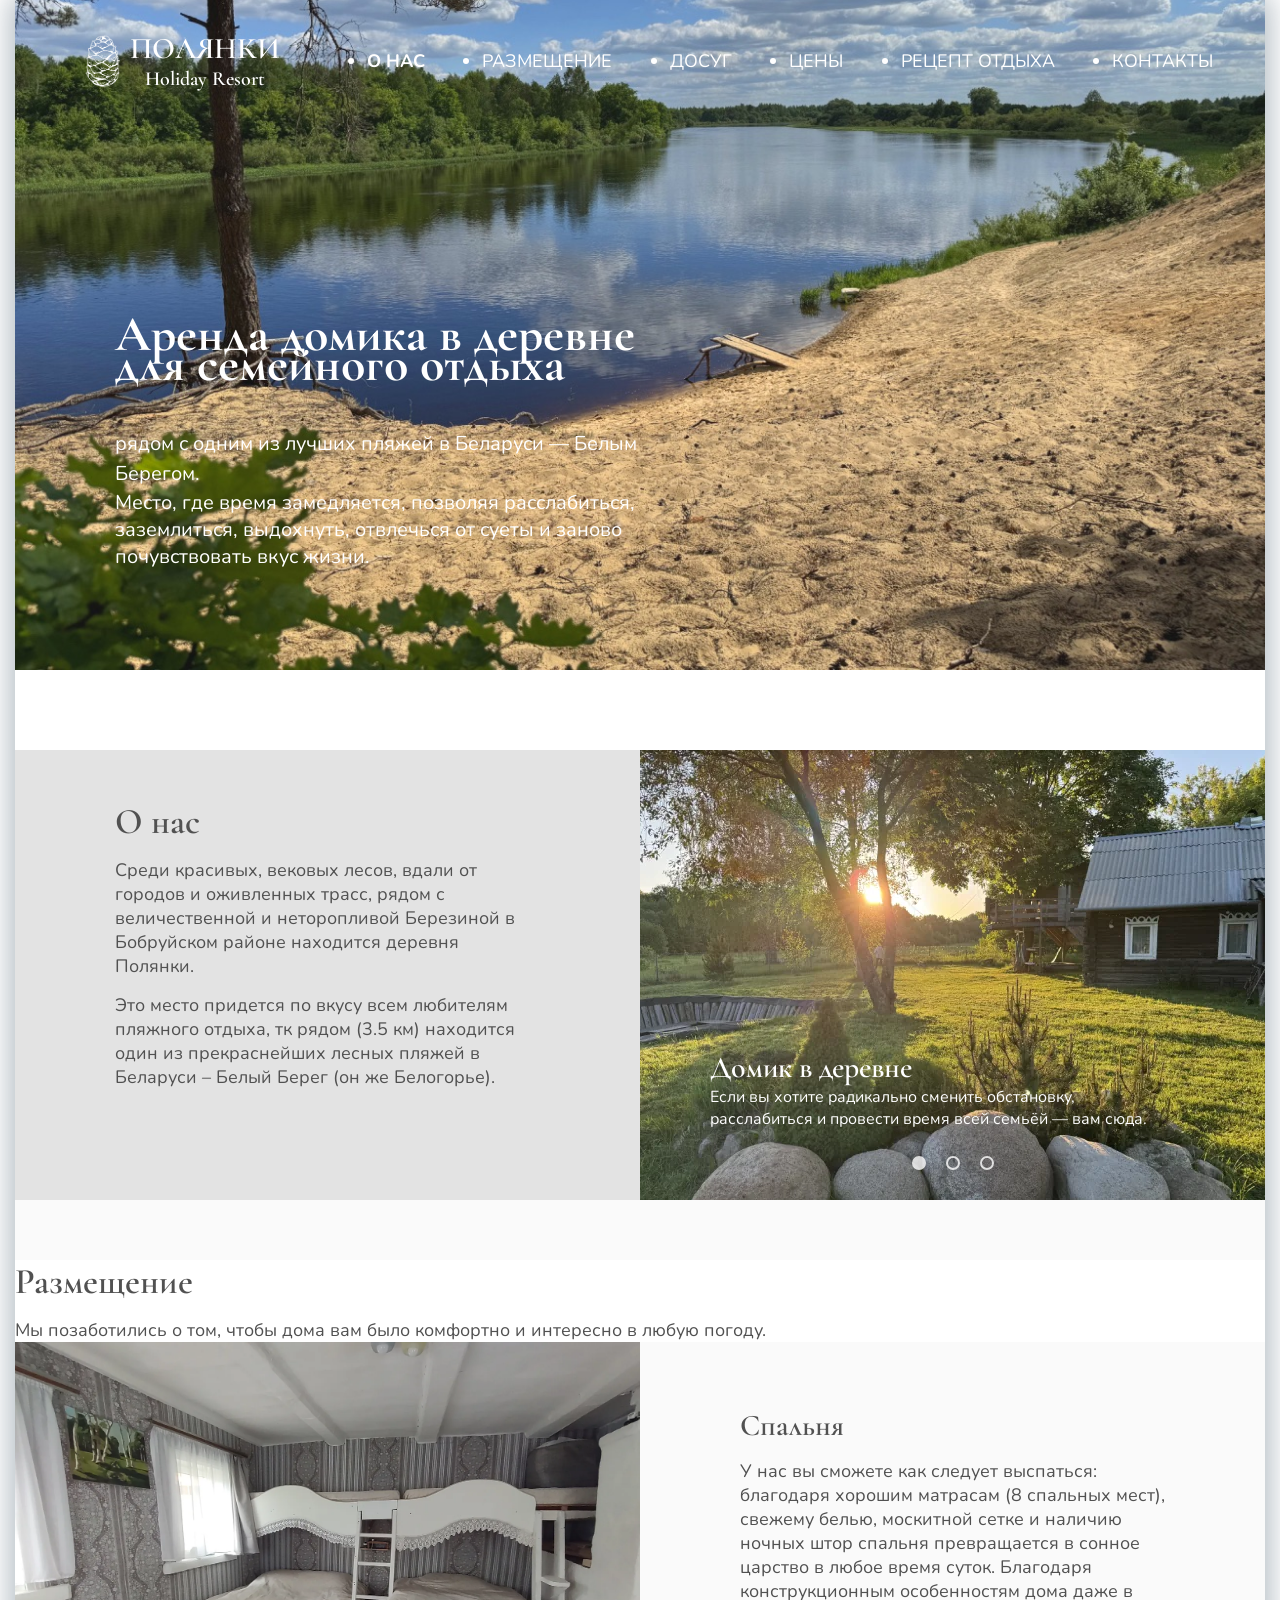
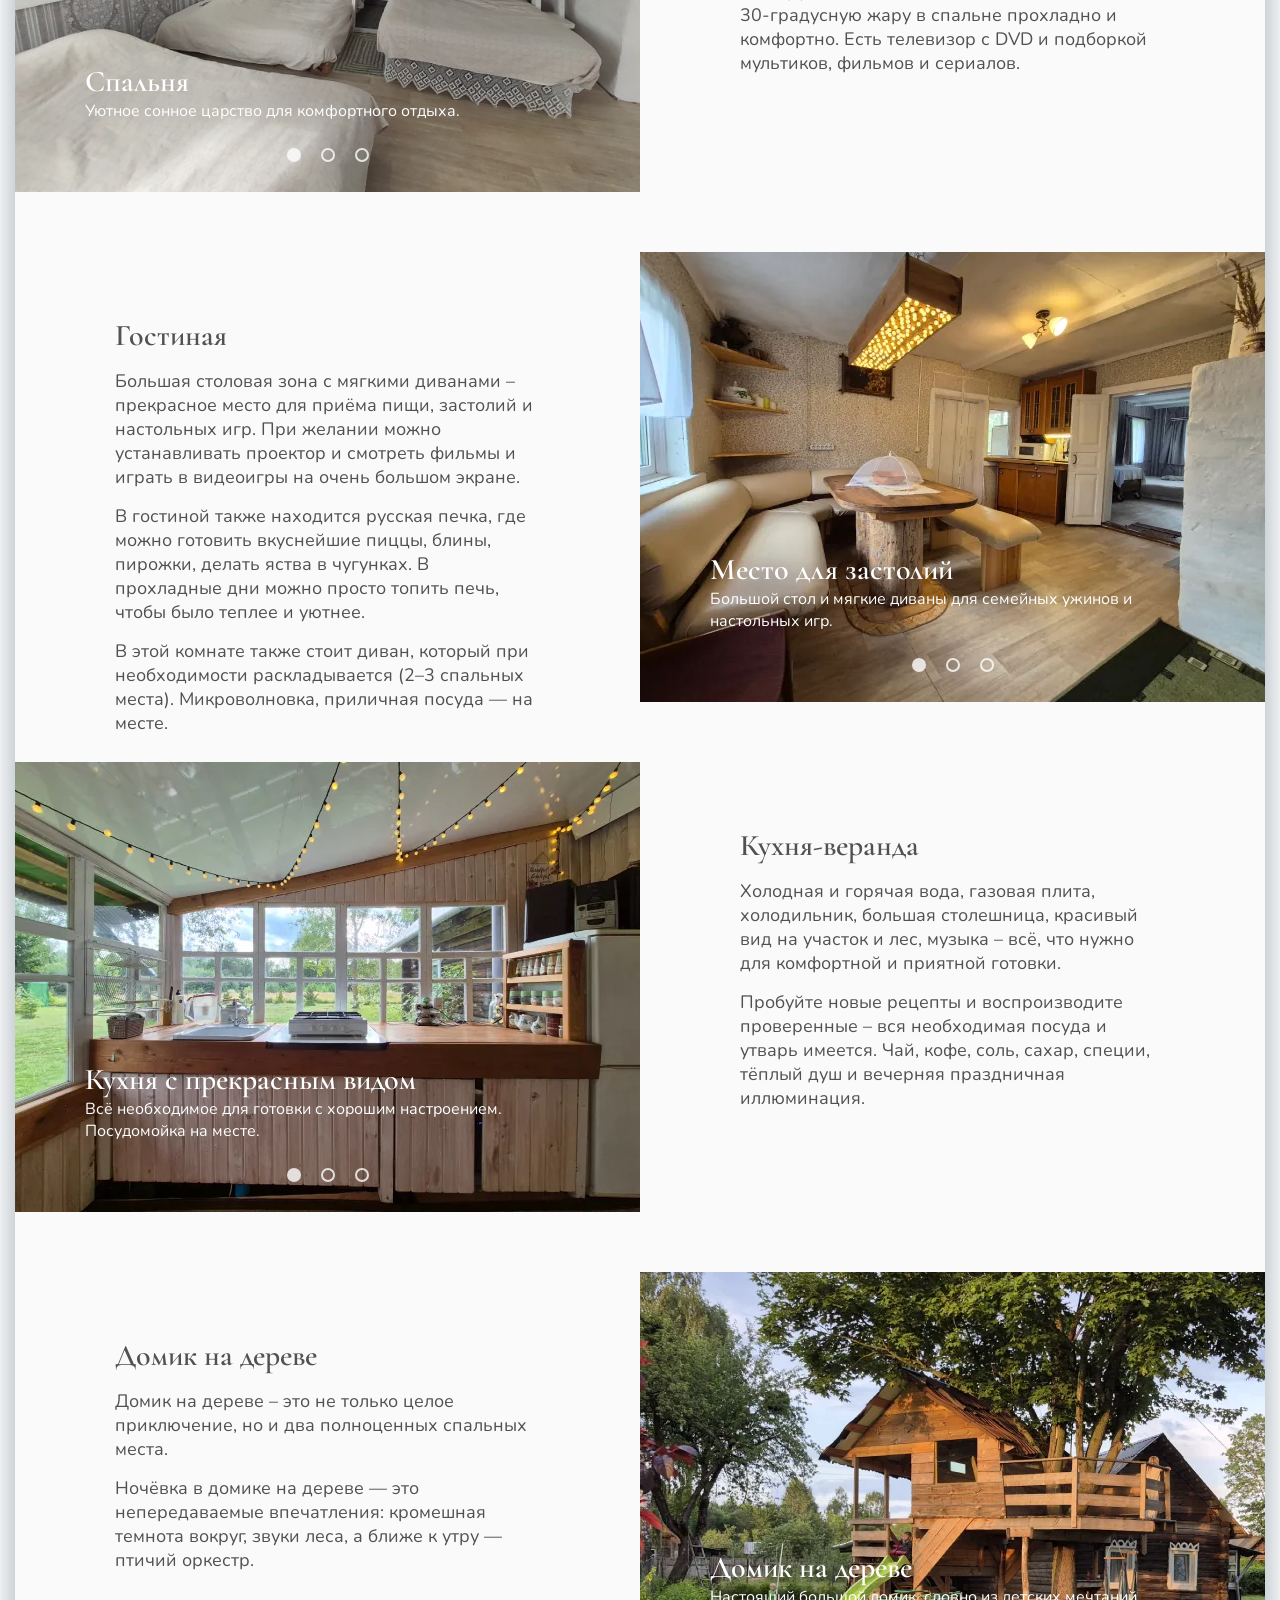
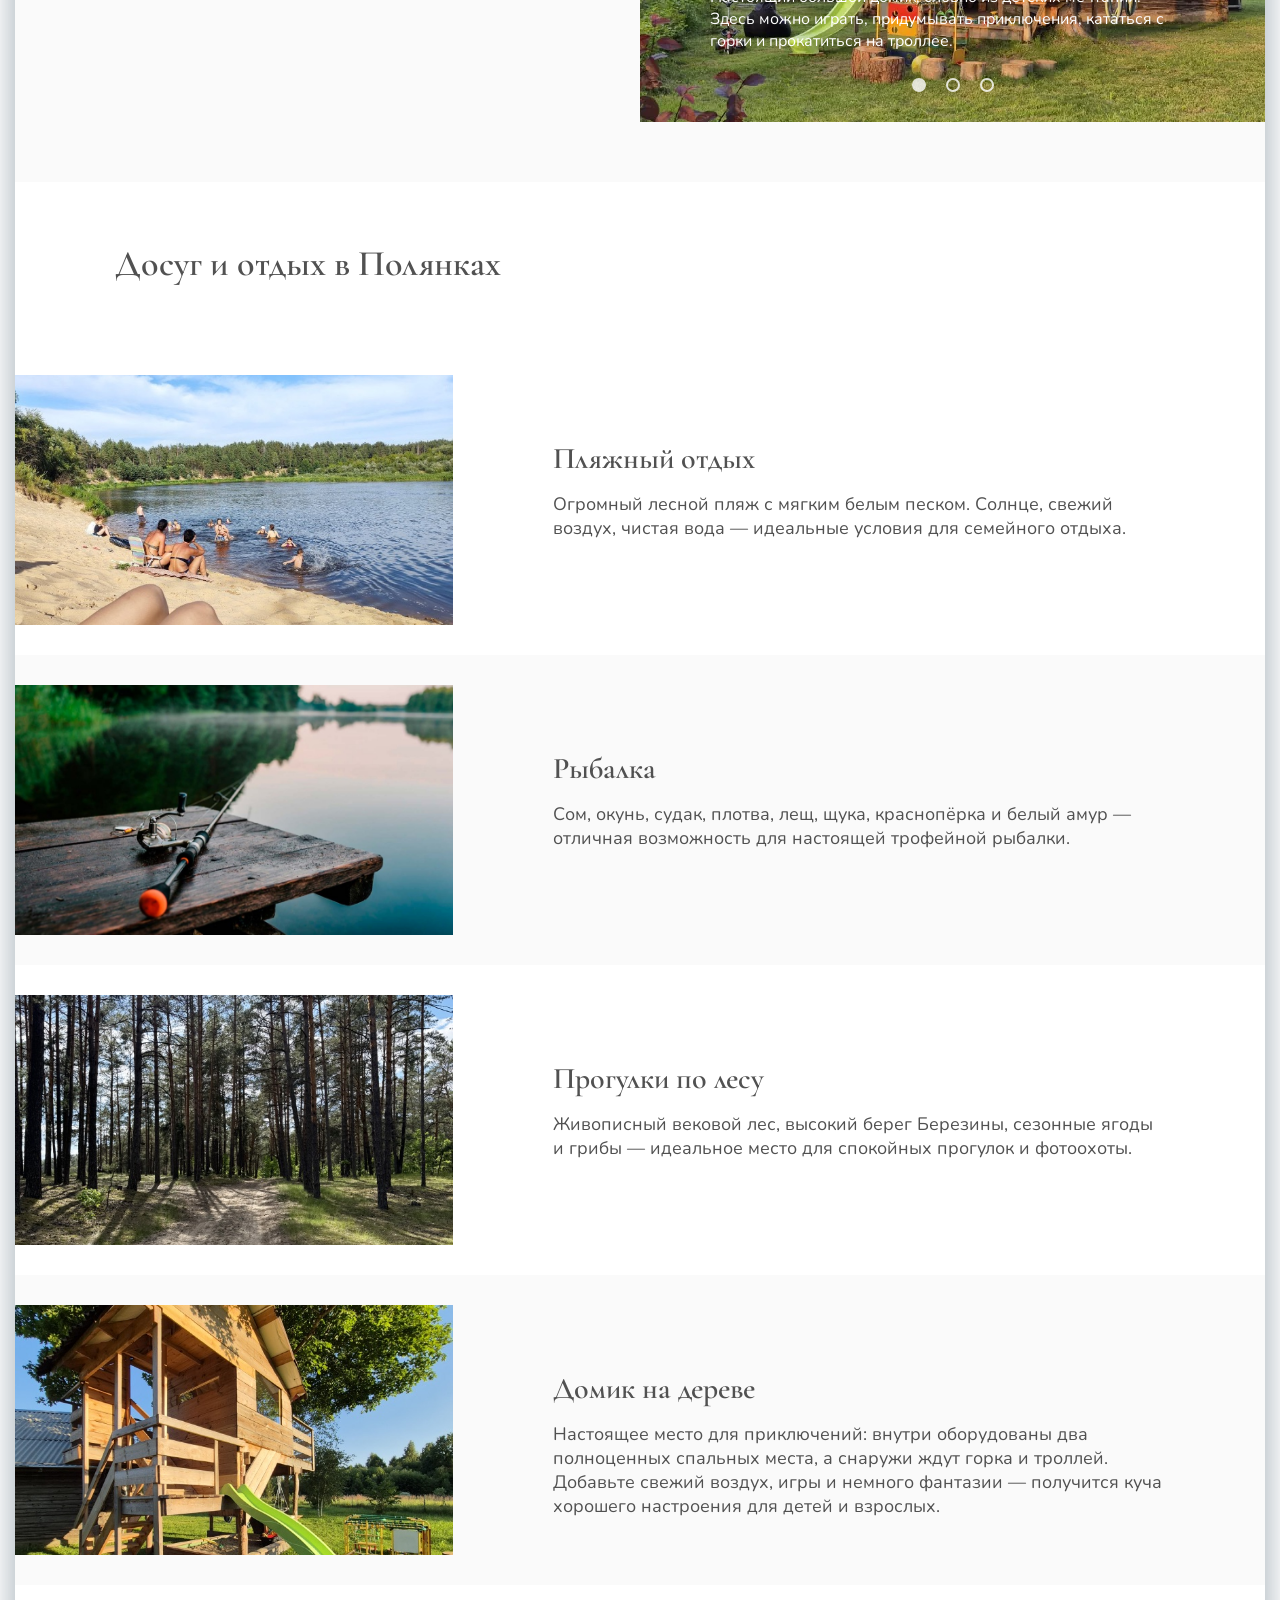
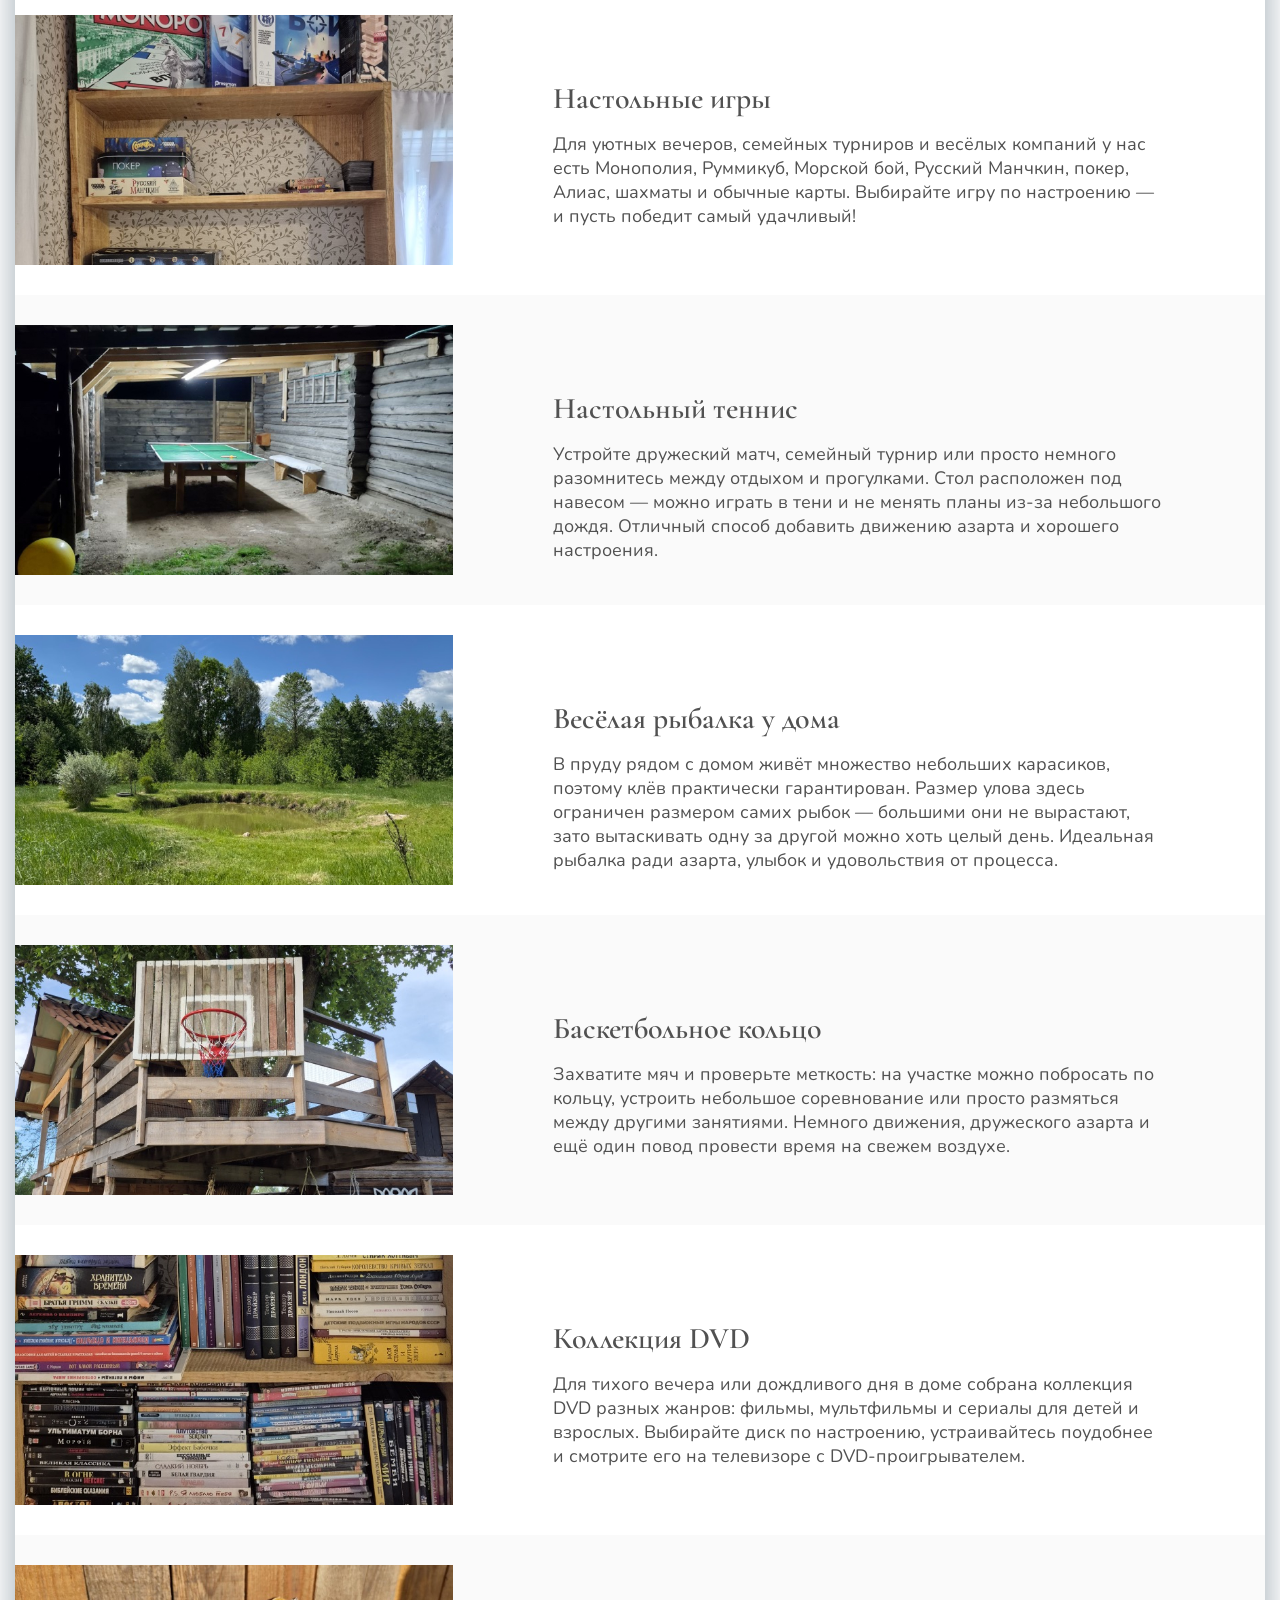
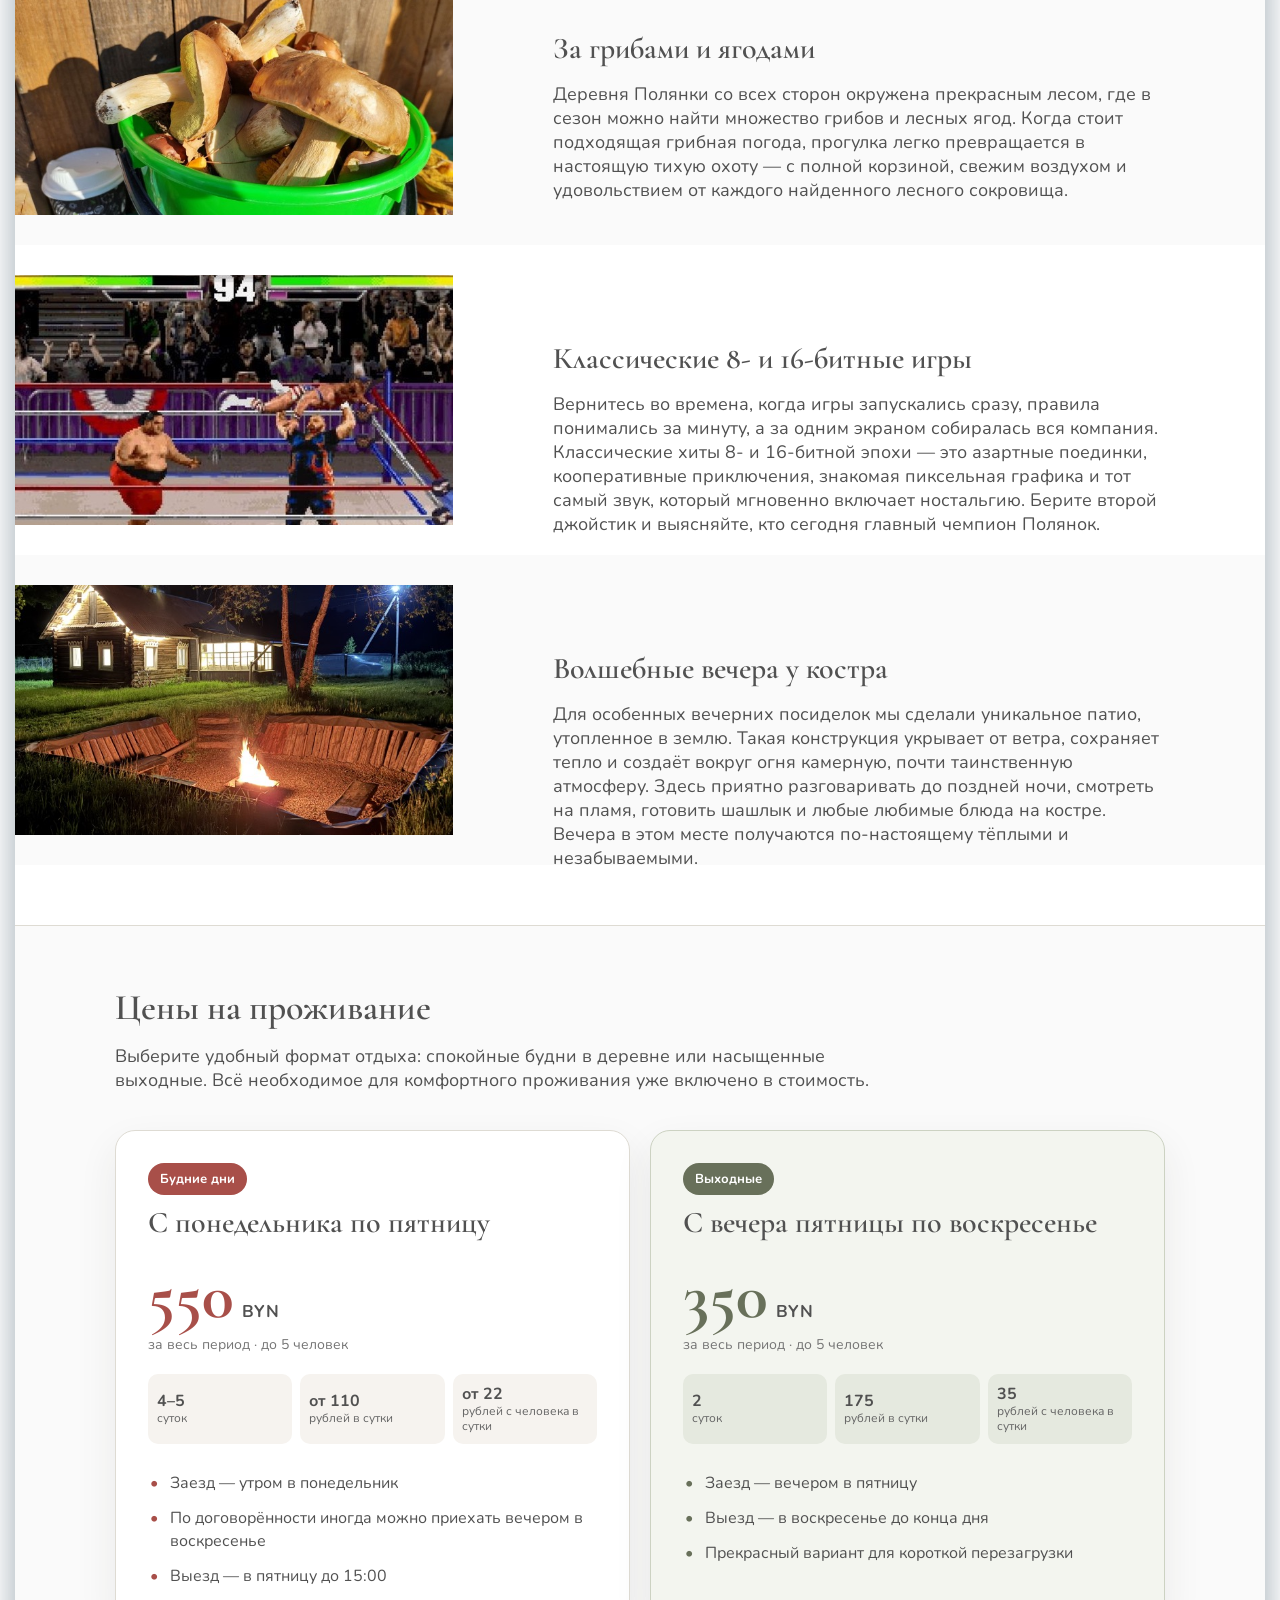
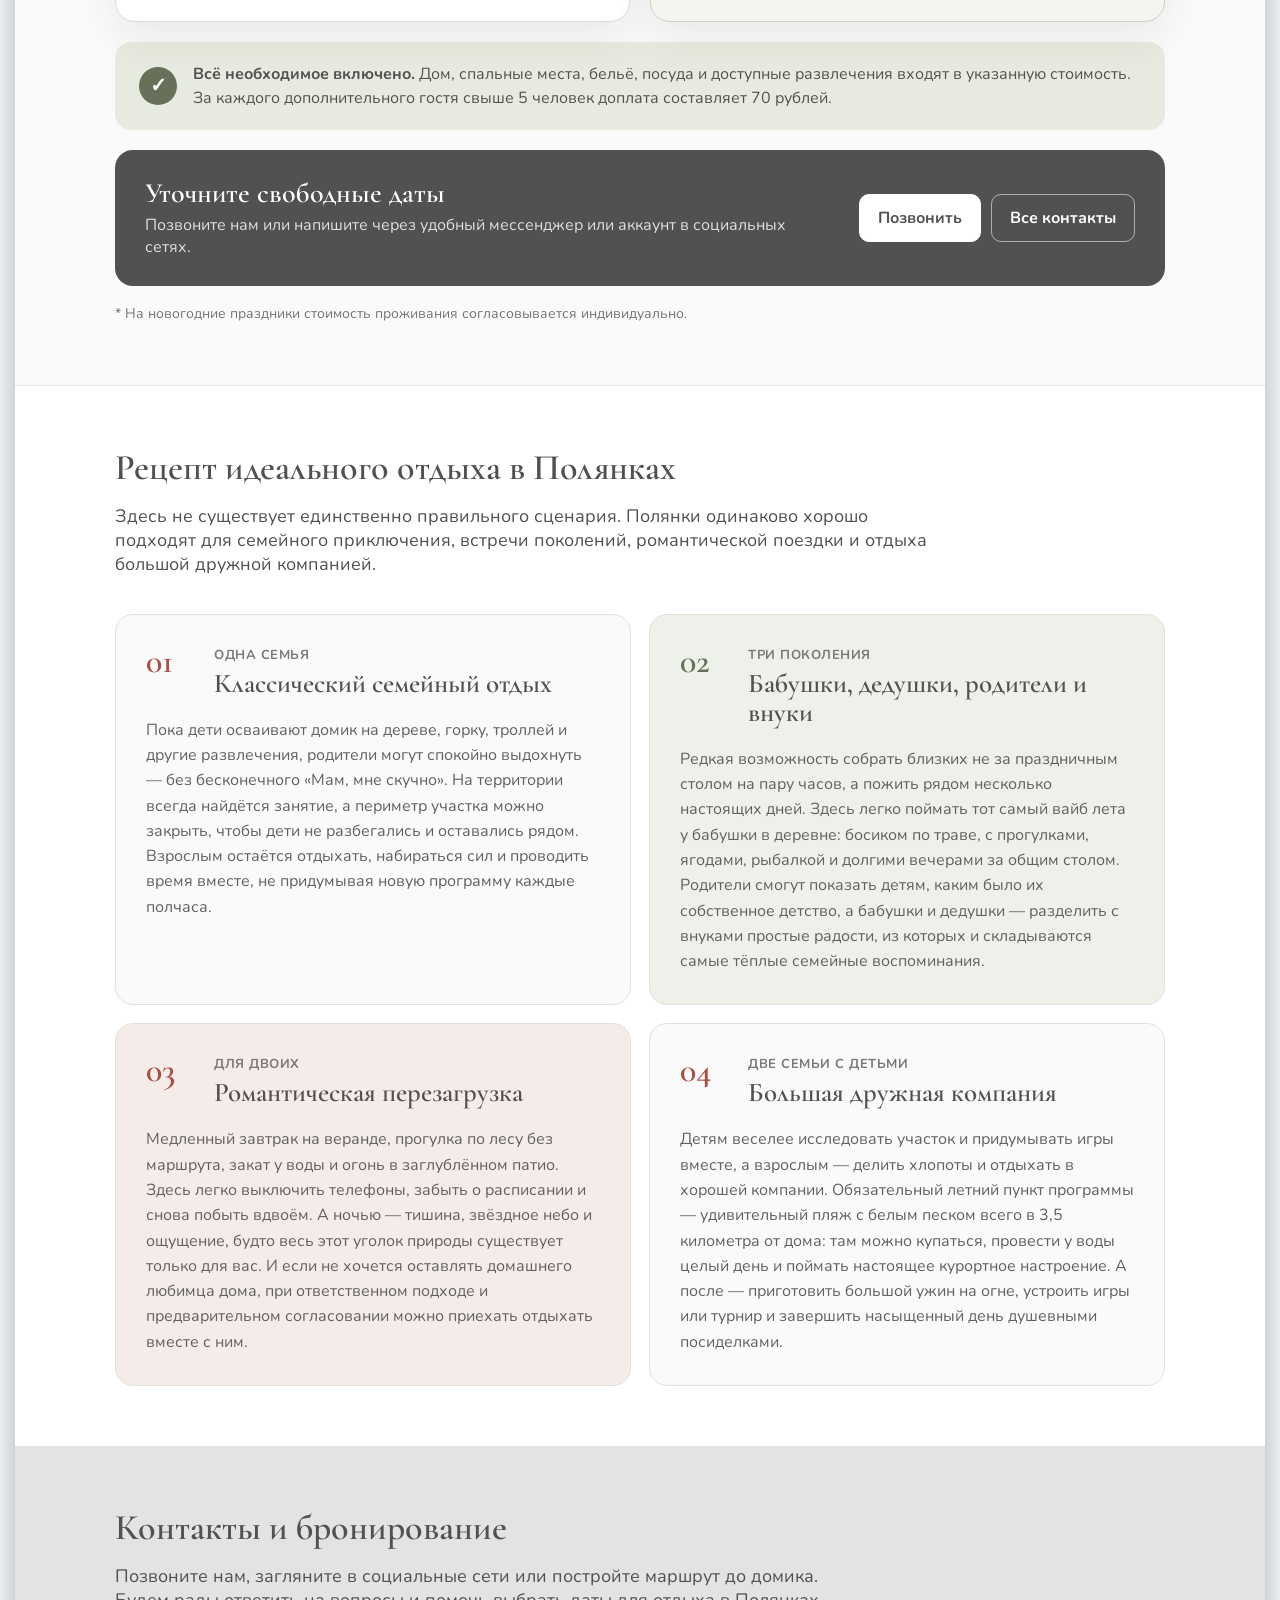
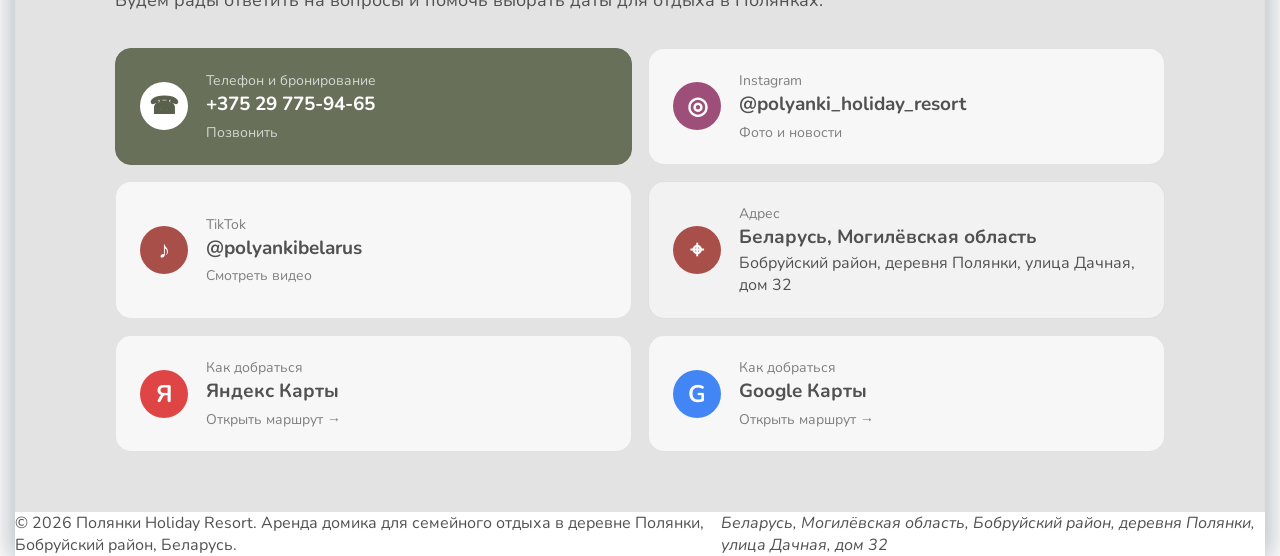
==== commit b2d8783b: "a scenarios, prices, metrics" ====
--- a/index.html
+++ b/index.html
@@ -60,7 +60,23 @@
           "url": "https://example.com/",
           "image": "https://example.com/img/about_us.jpg",
           "telephone": "+375297759465",
-          "priceRange": "$$",
+          "priceRange": "350–550 BYN",
+          "makesOffer": [
+            {
+              "@type": "Offer",
+              "name": "Проживание с понедельника по пятницу",
+              "price": "550",
+              "priceCurrency": "BYN",
+              "description": "Проживание 4–5 суток для компании до 5 человек: от 110 BYN в сутки и от 22 BYN с человека в сутки. Заезд в понедельник, выезд в пятницу до 15:00. Доплата за каждого дополнительного гостя — 70 BYN."
+            },
+            {
+              "@type": "Offer",
+              "name": "Проживание с пятницы по воскресенье",
+              "price": "350",
+              "priceCurrency": "BYN",
+              "description": "Проживание 2 суток для компании до 5 человек: 175 BYN в сутки и 35 BYN с человека в сутки. Заезд вечером в пятницу, выезд в воскресенье до конца дня. Доплата за каждого дополнительного гостя — 70 BYN."
+            }
+          ],
           "address": {
             "@type": "PostalAddress",
             "streetAddress": "улица Дачная, дом 32",
@@ -119,8 +135,46 @@
           ]
         }
         </script>
+    <!-- Счётчик Яндекс Метрики -->
+    <script type="text/javascript">
+        (function(m,e,t,r,i,k,a){
+            m[i]=m[i]||function(){(m[i].a=m[i].a||[]).push(arguments)};
+            m[i].l=1*new Date();
+            for (var j = 0; j < document.scripts.length; j++) {
+                if (document.scripts[j].src === r) { return; }
+            }
+            k=e.createElement(t),a=e.getElementsByTagName(t)[0],k.async=1,k.src=r,a.parentNode.insertBefore(k,a)
+        })(window, document, 'script', 'https://mc.yandex.ru/metrika/tag.js?id=112089639', 'ym');
+
+        ym(112089639, 'init', {
+            ssr: true,
+            webvisor: true,
+            clickmap: true,
+            ecommerce: "dataLayer",
+            referrer: document.referrer,
+            url: location.href,
+            accurateTrackBounce: true,
+            trackLinks: true
+        });
+    </script>
+
+    <!-- Google Analytics -->
+    <script async src="https://www.googletagmanager.com/gtag/js?id=G-B0WZ7JJFLY"></script>
+    <script>
+        window.dataLayer = window.dataLayer || [];
+        function gtag(){dataLayer.push(arguments);}
+        gtag('js', new Date());
+        gtag('config', 'G-B0WZ7JJFLY');
+    </script>
 </head>
 <body>
+    <noscript>
+        <div>
+            <img src="https://mc.yandex.ru/watch/112089639"
+                 style="position: absolute; left: -9999px;"
+                 alt="">
+        </div>
+    </noscript>
 <header>
     <nav id="navigation_container" aria-label="Основная навигация">
         <div class="logo">
@@ -146,7 +200,7 @@
                 <a href="#activities">ДОСУГ</a>
             </li>
             <li class="js_navigation_item nav_item" data-item="prices">
-                <a href="#prices">КАЛЕНДАРЬ И ЦЕНЫ</a>
+                <a href="#prices">ЦЕНЫ</a>
             </li>
             <li class="js_navigation_item nav_item" data-item="recipe">
                 <a href="#recipe">РЕЦЕПТ ОТДЫХА</a>
@@ -404,7 +458,7 @@
                 </figure>
 
                 <figure class="js_gallery_card gallery-cover-seo fade-in-block">
-                    <img src="./img/tree-house-2.webp"
+                    <img src="./img/tree-house-interior.webp"
                          alt="Домик на дереве с двумя спальными местами в Полянках">
                     <figcaption class="gallery-slide-description-seo">
                         <h3 class="font-carmo f-size-30">Игры, отдых и красивый вид</h3>
@@ -680,73 +734,167 @@
         </article>
     </section>
 
-    <!-- КАЛЕНДАРЬ И ЦЕНЫ -->
+    <!-- ЦЕНЫ -->
     <section id="prices" class="padding-top-60 padding-bottom-60 bg-white-gray">
-        <div class="container">
-            <h2 class="font-carmo f-size-36 padding-bottom-30">
-                Календарь занятости и цены
-            </h2>
-            <p class="font-nunito margin-top-15 f-size-18">
-                Выберите удобные даты для аренды домика в Полянках. В календаре ниже отображается
-                доступность и базовая стоимость. Для уточнения цены на конкретные даты и
-                детали бронирования свяжитесь с нами удобным способом.
+        <div class="pricing-container color_black-80">
+            <div class="pricing-intro">
+                <h2 class="font-carmo f-size-36">Цены на проживание</h2>
+                <p class="font-nunito margin-top-15 f-size-18">
+                    Выберите удобный формат отдыха: спокойные будни в деревне или насыщенные выходные.
+                    Всё необходимое для комфортного проживания уже включено в стоимость.
+                </p>
+            </div>
+
+            <div class="pricing-grid">
+                <article class="price-card price-card-weekdays">
+                    <div class="price-card-top">
+                        <span class="price-badge font-nunito">Будние дни</span>
+                        <h3 class="font-carmo">С понедельника по пятницу</h3>
+                    </div>
+                    <div class="price-value font-carmo">
+                        <strong>550</strong>
+                        <span>BYN</span>
+                    </div>
+                    <p class="price-for font-nunito">за весь период · до 5 человек</p>
+                    <div class="price-breakdown font-nunito" aria-label="Расчёт стоимости буднего тарифа">
+                        <span><strong>4–5</strong> суток</span>
+                        <span><strong>от 110</strong> рублей в сутки</span>
+                        <span><strong>от 22</strong> рублей с человека в сутки</span>
+                    </div>
+                    <ul class="price-details font-nunito">
+                        <li>Заезд — утром в понедельник</li>
+                        <li>По договорённости иногда можно приехать вечером в воскресенье</li>
+                        <li>Выезд — в пятницу до 15:00</li>
+                    </ul>
+                </article>
+
+                <article class="price-card price-card-weekend">
+                    <div class="price-card-top">
+                        <span class="price-badge font-nunito">Выходные</span>
+                        <h3 class="font-carmo">С вечера пятницы по воскресенье</h3>
+                    </div>
+                    <div class="price-value font-carmo">
+                        <strong>350</strong>
+                        <span>BYN</span>
+                    </div>
+                    <p class="price-for font-nunito">за весь период · до 5 человек</p>
+                    <div class="price-breakdown font-nunito" aria-label="Расчёт стоимости тарифа выходного дня">
+                        <span><strong>2</strong> суток</span>
+                        <span><strong>175</strong> рублей в сутки</span>
+                        <span><strong>35</strong> рублей с человека в сутки</span>
+                    </div>
+                    <ul class="price-details font-nunito">
+                        <li>Заезд — вечером в пятницу</li>
+                        <li>Выезд — в воскресенье до конца дня</li>
+                        <li>Прекрасный вариант для короткой перезагрузки</li>
+                    </ul>
+                </article>
+            </div>
+
+            <div class="price-included font-nunito">
+                <span class="price-included-icon" aria-hidden="true">✓</span>
+                <p>
+                    <strong>Всё необходимое включено.</strong>
+                    Дом, спальные места, бельё, посуда и доступные развлечения входят в указанную стоимость.
+                    За каждого дополнительного гостя свыше 5 человек доплата составляет 70 рублей.
+                </p>
+            </div>
+
+            <div class="pricing-contact font-nunito">
+                <div>
+                    <h3 class="font-carmo">Уточните свободные даты</h3>
+                    <p>Позвоните нам или напишите через удобный мессенджер или аккаунт в социальных сетях.</p>
+                </div>
+                <div class="pricing-actions">
+                    <a class="pricing-button pricing-button-primary" href="tel:+375297759465">Позвонить</a>
+                    <a class="pricing-button" href="#contacts">Все контакты</a>
+                </div>
+            </div>
+
+            <p class="pricing-note font-nunito">
+                * На новогодние праздники стоимость проживания согласовывается индивидуально.
             </p>
-
-            <div class="calendar" aria-label="Календарь занятости домика">
-                <div class="header">
-                    <div class="month">January 2024</div>
-                    <div class="btns">
-                        <button class="btn today-btn" type="button" aria-label="Сегодня">
-                            <span aria-hidden="true">↺</span>
-                        </button>
-                        <button class="btn prev-btn" type="button" aria-label="Предыдущий месяц">
-                            &lt;
-                        </button>
-                        <button class="btn next-btn" type="button" aria-label="Следующий месяц">
-                            &gt;
-                        </button>
-                    </div>
-                </div>
-                <div class="weekdays" aria-hidden="true">
-                    <div class="day">Вс</div>
-                    <div class="day">Пн</div>
-                    <div class="day">Вт</div>
-                    <div class="day">Ср</div>
-                    <div class="day">Чт</div>
-                    <div class="day">Пт</div>
-                    <div class="day">Сб</div>
-                </div>
-                <div class="days">
-                    <!-- Дни добавляются через JS -->
-                </div>
-                <div class="calendar-legend font-nunito" aria-label="Обозначения календаря">
-                    <span><i class="legend-dot free-dot"></i>Свободно</span>
-                    <span><i class="legend-dot occupied-dot"></i>Занято</span>
-                    <span><i class="legend-dot turnover-dot"></i>Смена гостей</span>
-                    <span><i class="legend-dot checkout-dot"></i>Свободно после выезда</span>
-                    <span><i class="legend-dot checkin-dot"></i>Свободно до заезда</span>
-                </div>
-                <div class="calendar-day-details font-nunito" aria-live="polite">
-                    Нажмите на дату, чтобы увидеть её состояние.
-                </div>
-            </div>
         </div>
     </section>
 
     <!-- РЕЦЕПТ ОТДЫХА -->
     <section id="recipe" class="padding-top-60 padding-bottom-60">
-        <div class="row color_black-80">
-            <div class="description-block width-60">
+        <div class="recipe-container color_black-80">
+            <div class="recipe-intro">
                 <h2 class="font-carmo f-size-36">Рецепт идеального отдыха в Полянках</h2>
                 <p class="font-nunito margin-top-15 f-size-18">
-                    Утром — прогулка по лесу и завтрак на веранде с видом на природу.
-                    Днём — пляжный отдых на Белом Береге или рыбалка на Березине.
-                    Вечером — ужин у печки, настольные игры и звёздное небо над домиком на дереве.
-                </p>
-                <p class="font-nunito margin-top-15 f-size-18">
-                    Добавьте сюда тишину, семейные разговоры и отсутствие городской суеты —
-                    получается простой, но очень рабочий рецепт перезагрузки.
-                </p>
+                    Здесь не существует единственно правильного сценария. Полянки одинаково хорошо подходят
+                    для семейного приключения, встречи поколений, романтической поездки и отдыха большой дружной компанией.
+                </p>
+            </div>
+
+            <div class="recipe-grid">
+                <article class="recipe-card">
+                    <div class="recipe-card-heading">
+                        <span class="recipe-number font-carmo" aria-hidden="true">01</span>
+                        <div>
+                            <span class="recipe-audience font-nunito">Одна семья</span>
+                            <h3 class="font-carmo">Классический семейный отдых</h3>
+                        </div>
+                    </div>
+                    <p class="font-nunito">
+                        Пока дети осваивают домик на дереве, горку, троллей и другие развлечения, родители могут
+                        спокойно выдохнуть — без бесконечного «Мам, мне скучно». На территории всегда найдётся занятие,
+                        а периметр участка можно закрыть, чтобы дети не разбегались и оставались рядом. Взрослым остаётся
+                        отдыхать, набираться сил и проводить время вместе, не придумывая новую программу каждые полчаса.
+                    </p>
+                </article>
+
+                <article class="recipe-card recipe-card-accent">
+                    <div class="recipe-card-heading">
+                        <span class="recipe-number font-carmo" aria-hidden="true">02</span>
+                        <div>
+                            <span class="recipe-audience font-nunito">Три поколения</span>
+                            <h3 class="font-carmo">Бабушки, дедушки, родители и внуки</h3>
+                        </div>
+                    </div>
+                    <p class="font-nunito">
+                        Редкая возможность собрать близких не за праздничным столом на пару часов, а пожить рядом
+                        несколько настоящих дней. Здесь легко поймать тот самый вайб лета у бабушки в деревне: босиком
+                        по траве, с прогулками, ягодами, рыбалкой и долгими вечерами за общим столом. Родители смогут
+                        показать детям, каким было их собственное детство, а бабушки и дедушки — разделить с внуками
+                        простые радости, из которых и складываются самые тёплые семейные воспоминания.
+                    </p>
+                </article>
+
+                <article class="recipe-card recipe-card-romantic">
+                    <div class="recipe-card-heading">
+                        <span class="recipe-number font-carmo" aria-hidden="true">03</span>
+                        <div>
+                            <span class="recipe-audience font-nunito">Для двоих</span>
+                            <h3 class="font-carmo">Романтическая перезагрузка</h3>
+                        </div>
+                    </div>
+                    <p class="font-nunito">
+                        Медленный завтрак на веранде, прогулка по лесу без маршрута, закат у воды и огонь в заглублённом патио.
+                        Здесь легко выключить телефоны, забыть о расписании и снова побыть вдвоём. А ночью — тишина,
+                        звёздное небо и ощущение, будто весь этот уголок природы существует только для вас. И если не хочется
+                        оставлять домашнего любимца дома, при ответственном подходе и предварительном согласовании можно
+                        приехать отдыхать вместе с ним.
+                    </p>
+                </article>
+
+                <article class="recipe-card">
+                    <div class="recipe-card-heading">
+                        <span class="recipe-number font-carmo" aria-hidden="true">04</span>
+                        <div>
+                            <span class="recipe-audience font-nunito">Две семьи с детьми</span>
+                            <h3 class="font-carmo">Большая дружная компания</h3>
+                        </div>
+                    </div>
+                    <p class="font-nunito">
+                        Детям веселее исследовать участок и придумывать игры вместе, а взрослым — делить хлопоты
+                        и отдыхать в хорошей компании. Обязательный летний пункт программы — удивительный пляж с белым
+                        песком всего в 3,5 километра от дома: там можно купаться, провести у воды целый день и поймать
+                        настоящее курортное настроение. А после — приготовить большой ужин на огне, устроить игры
+                        или турнир и завершить насыщенный день душевными посиделками.
+                    </p>
+                </article>
             </div>
         </div>
     </section>
@@ -847,7 +995,6 @@
 </footer>
 
 <script src="./scripts/main.js" defer></script>
-<script src="./scripts/calendar.js" defer></script>
 <script>
     document.addEventListener('DOMContentLoaded', function () {
         const yearSpan = document.getElementById('currentYear');
--- a/styles.css
+++ b/styles.css
@@ -357,6 +357,7 @@
 }
 .activity-image.activity-board-games img {object-position: center 16%;}
 .activity-image.activity-pond-fishing img {object-position: center 68%;}
+#activities { padding-bottom: 60px; }
 
 /* Контакты */
 .contacts-container {
@@ -630,6 +631,251 @@
 }
 .calendar-day-details strong { white-space: nowrap; }
 .calendar.is-loading .days { opacity: .45; }
+
+/* Цены */
+#prices {
+    border-top: 1px solid #dedbd3;
+    border-bottom: 1px solid #e7e4dc;
+}
+.pricing-container {
+    margin: 0 100px;
+}
+.pricing-intro {
+    max-width: 780px;
+    margin-bottom: 38px;
+}
+.pricing-grid {
+    display: grid;
+    grid-template-columns: repeat(2, minmax(0, 1fr));
+    gap: 20px;
+}
+.price-card {
+    min-height: 370px;
+    padding: 32px;
+    box-sizing: border-box;
+    border: 1px solid #dedbd3;
+    border-radius: 20px;
+    background: #fff;
+    box-shadow: 0 16px 38px rgba(55, 50, 40, .08);
+    display: flex;
+    flex-direction: column;
+}
+.price-card-weekend {
+    border-color: #ccd2c2;
+    background: #f3f5ef;
+}
+.price-card-top h3 {
+    margin-top: 12px;
+    color: #515151;
+    font-size: 30px;
+    line-height: 1.08;
+}
+.price-badge {
+    display: inline-flex;
+    padding: 7px 12px;
+    border-radius: 999px;
+    color: #fff;
+    background: #a84f49;
+    font-size: 13px;
+    font-weight: 700;
+}
+.price-card-weekend .price-badge { background: #68705a; }
+.price-value {
+    margin-top: 28px;
+    display: flex;
+    align-items: baseline;
+    gap: 9px;
+}
+.price-value strong {
+    color: #a84f49;
+    font-size: 66px;
+    line-height: .9;
+}
+.price-card-weekend .price-value strong { color: #68705a; }
+.price-value span {
+    font-family: 'Nunito', sans-serif;
+    font-size: 17px;
+    font-weight: 700;
+}
+.price-for {
+    margin-top: 8px;
+    color: #757575;
+    font-size: 14px;
+}
+.price-breakdown {
+    margin-top: 20px;
+    display: grid;
+    grid-template-columns: repeat(3, minmax(0, 1fr));
+    gap: 8px;
+}
+.price-breakdown span {
+    min-height: 64px;
+    padding: 10px 9px;
+    box-sizing: border-box;
+    border-radius: 10px;
+    color: #656565;
+    background: #f6f3ef;
+    display: flex;
+    flex-direction: column;
+    justify-content: center;
+    font-size: 12px;
+    line-height: 1.25;
+}
+.price-card-weekend .price-breakdown span { background: #e5e9df; }
+.price-breakdown strong {
+    color: #515151;
+    font-size: 16px;
+}
+.price-details {
+    margin-top: 28px;
+    padding-left: 0;
+    list-style: none;
+    display: grid;
+    gap: 12px;
+    font-size: 16px;
+    line-height: 1.45;
+}
+.price-details li {
+    position: relative;
+    padding-left: 22px;
+}
+.price-details li::before {
+    content: '•';
+    position: absolute;
+    left: 2px;
+    color: #a84f49;
+    font-weight: 700;
+}
+.price-card-weekend .price-details li::before { color: #68705a; }
+.price-included {
+    margin-top: 20px;
+    padding: 20px 24px;
+    border-radius: 16px;
+    color: #515151;
+    background: #e7ebdf;
+    display: flex;
+    align-items: center;
+    gap: 16px;
+    line-height: 1.5;
+}
+.price-included-icon {
+    width: 38px;
+    height: 38px;
+    flex: 0 0 38px;
+    border-radius: 50%;
+    color: #fff;
+    background: #68705a;
+    display: inline-flex;
+    align-items: center;
+    justify-content: center;
+    font-size: 20px;
+    font-weight: 700;
+}
+.pricing-contact {
+    margin-top: 20px;
+    padding: 28px 30px;
+    border-radius: 18px;
+    color: #fff;
+    background: #515151;
+    display: flex;
+    align-items: center;
+    justify-content: space-between;
+    gap: 30px;
+}
+.pricing-contact h3 {
+    font-size: 28px;
+    line-height: 1.1;
+}
+.pricing-contact p { margin-top: 6px; opacity: .82; }
+.pricing-actions {
+    display: flex;
+    gap: 10px;
+    flex-shrink: 0;
+}
+.pricing-button {
+    min-height: 46px;
+    padding: 0 18px;
+    border: 1px solid rgba(255,255,255,.55);
+    border-radius: 10px;
+    color: #fff;
+    text-decoration: none;
+    display: inline-flex;
+    align-items: center;
+    justify-content: center;
+    font-weight: 700;
+    transition: background-color .2s ease, transform .2s ease;
+}
+.pricing-button:hover,
+.pricing-button:focus-visible {
+    background: rgba(255,255,255,.12);
+    transform: translateY(-2px);
+}
+.pricing-button-primary {
+    color: #515151;
+    border-color: #fff;
+    background: #fff;
+}
+.pricing-button-primary:hover,
+.pricing-button-primary:focus-visible { background: #f0f0ed; }
+.pricing-note {
+    margin-top: 18px;
+    color: #747474;
+    font-size: 14px;
+    line-height: 1.45;
+}
+
+/* Сценарии отдыха */
+.recipe-container {
+    padding: 0 100px;
+}
+.recipe-intro {
+    max-width: 820px;
+    margin-bottom: 38px;
+}
+.recipe-grid {
+    display: grid;
+    grid-template-columns: repeat(2, minmax(0, 1fr));
+    gap: 18px;
+}
+.recipe-card {
+    padding: 30px;
+    border: 1px solid #e3e0d8;
+    border-radius: 18px;
+    background: #fafafa;
+}
+.recipe-card-accent { background: #eef1e9; }
+.recipe-card-romantic { background: #f5ece9; }
+.recipe-card-heading {
+    margin-bottom: 20px;
+    display: flex;
+    align-items: flex-start;
+    gap: 18px;
+}
+.recipe-number {
+    min-width: 50px;
+    color: #a84f49;
+    font-size: 34px;
+    line-height: 1;
+}
+.recipe-card-accent .recipe-number { color: #68705a; }
+.recipe-audience {
+    color: #797979;
+    font-size: 13px;
+    font-weight: 700;
+    letter-spacing: .04em;
+    text-transform: uppercase;
+}
+.recipe-card h3 {
+    margin-top: 5px;
+    color: #515151;
+    font-size: 27px;
+    line-height: 1.08;
+}
+.recipe-card > p {
+    color: #616161;
+    font-size: 16px;
+    line-height: 1.58;
+}
 
 @media (max-width: 767px) {
     html { scroll-behavior: smooth; overflow-x: hidden; }
@@ -698,6 +944,12 @@
     .margin-top-60 { margin-top: 0; }
     #about_us .image-block, #deploy .image-block { height: 360px; }
     #about_us .gallery-cover-seo, #deploy .gallery-cover-seo { height: 360px; }
+    .js_gallery_card {
+        touch-action: pan-y;
+        user-select: none;
+        -webkit-user-select: none;
+    }
+    .js_gallery_card img { -webkit-user-drag: none; }
     .gallery-slide-description-seo, .gallery-slide-description {
         height: 100%; padding: 36px 24px 62px;
         background: linear-gradient(transparent 35%, rgba(0,0,0,.72));
@@ -708,10 +960,32 @@
     #deploy article:nth-of-type(even) .image-block { order: 1; }
     #activities > h2 { padding: 48px 24px 28px; }
     #activities article { padding: 0 0 34px; }
+    #activities { padding-bottom: 18px; }
     #activities .activity-image { height: 250px; }
     #activities .activity-description { padding: 28px 24px 10px; }
-    #prices .container { margin: 0; padding: 0 16px; }
-    #prices .container > h2, #prices .container > p { margin-left: 8px; margin-right: 8px; }
+    .pricing-container { margin: 0; padding: 0 20px; }
+    .pricing-intro { margin-bottom: 28px; }
+    .pricing-grid { grid-template-columns: 1fr; gap: 14px; }
+    .price-card { min-height: 0; padding: 26px 22px; border-radius: 16px; }
+    .price-card-top h3 { font-size: 27px; }
+    .price-value { margin-top: 24px; }
+    .price-value strong { font-size: 58px; }
+    .price-breakdown { grid-template-columns: 1fr; }
+    .price-breakdown span {
+        min-height: 0;
+        padding: 10px 12px;
+        flex-direction: row;
+        align-items: baseline;
+        justify-content: flex-start;
+        gap: 5px;
+    }
+    .price-details { margin-top: 24px; font-size: 15px; }
+    .price-included { padding: 18px; align-items: flex-start; font-size: 14px; }
+    .pricing-contact { padding: 24px 20px; flex-direction: column; align-items: stretch; gap: 20px; }
+    .pricing-contact h3 { font-size: 26px; }
+    .pricing-actions { width: 100%; }
+    .pricing-button { flex: 1; }
+    .pricing-note { margin: 16px 4px 0; font-size: 13px; }
     #prices .calendar { min-height: 0; margin-top: 28px; padding: 18px 10px 20px; border-radius: 14px; }
     .calendar .header { align-items: flex-start; gap: 12px; margin-bottom: 12px; padding: 0 4px 16px; }
     .calendar .header .month { font-size: clamp(26px, 8vw, 34px); line-height: 1; }
@@ -723,7 +997,14 @@
     .days .day { height: 40px; font-size: 14px; border-radius: 7px; }
     .calendar-legend { gap: 12px; justify-content: center; flex-wrap: wrap; font-size: 12px; }
     .calendar-day-details { flex-direction: column; gap: 4px; font-size: 13px; line-height: 1.45; }
-    #recipe .description-block { padding: 8px 24px 0; }
+    .recipe-container { padding: 0 20px; }
+    .recipe-intro { margin-bottom: 28px; }
+    .recipe-grid { grid-template-columns: 1fr; gap: 12px; }
+    .recipe-card { padding: 24px 20px; border-radius: 15px; }
+    .recipe-card-heading { gap: 13px; margin-bottom: 16px; }
+    .recipe-number { min-width: 42px; font-size: 29px; }
+    .recipe-card h3 { font-size: 24px; }
+    .recipe-card > p { font-size: 15px; line-height: 1.55; }
     .contacts-container { padding: 0 24px; }
     .contacts-intro { margin-bottom: 26px; }
     .contacts-grid { grid-template-columns: 1fr; gap: 12px; }
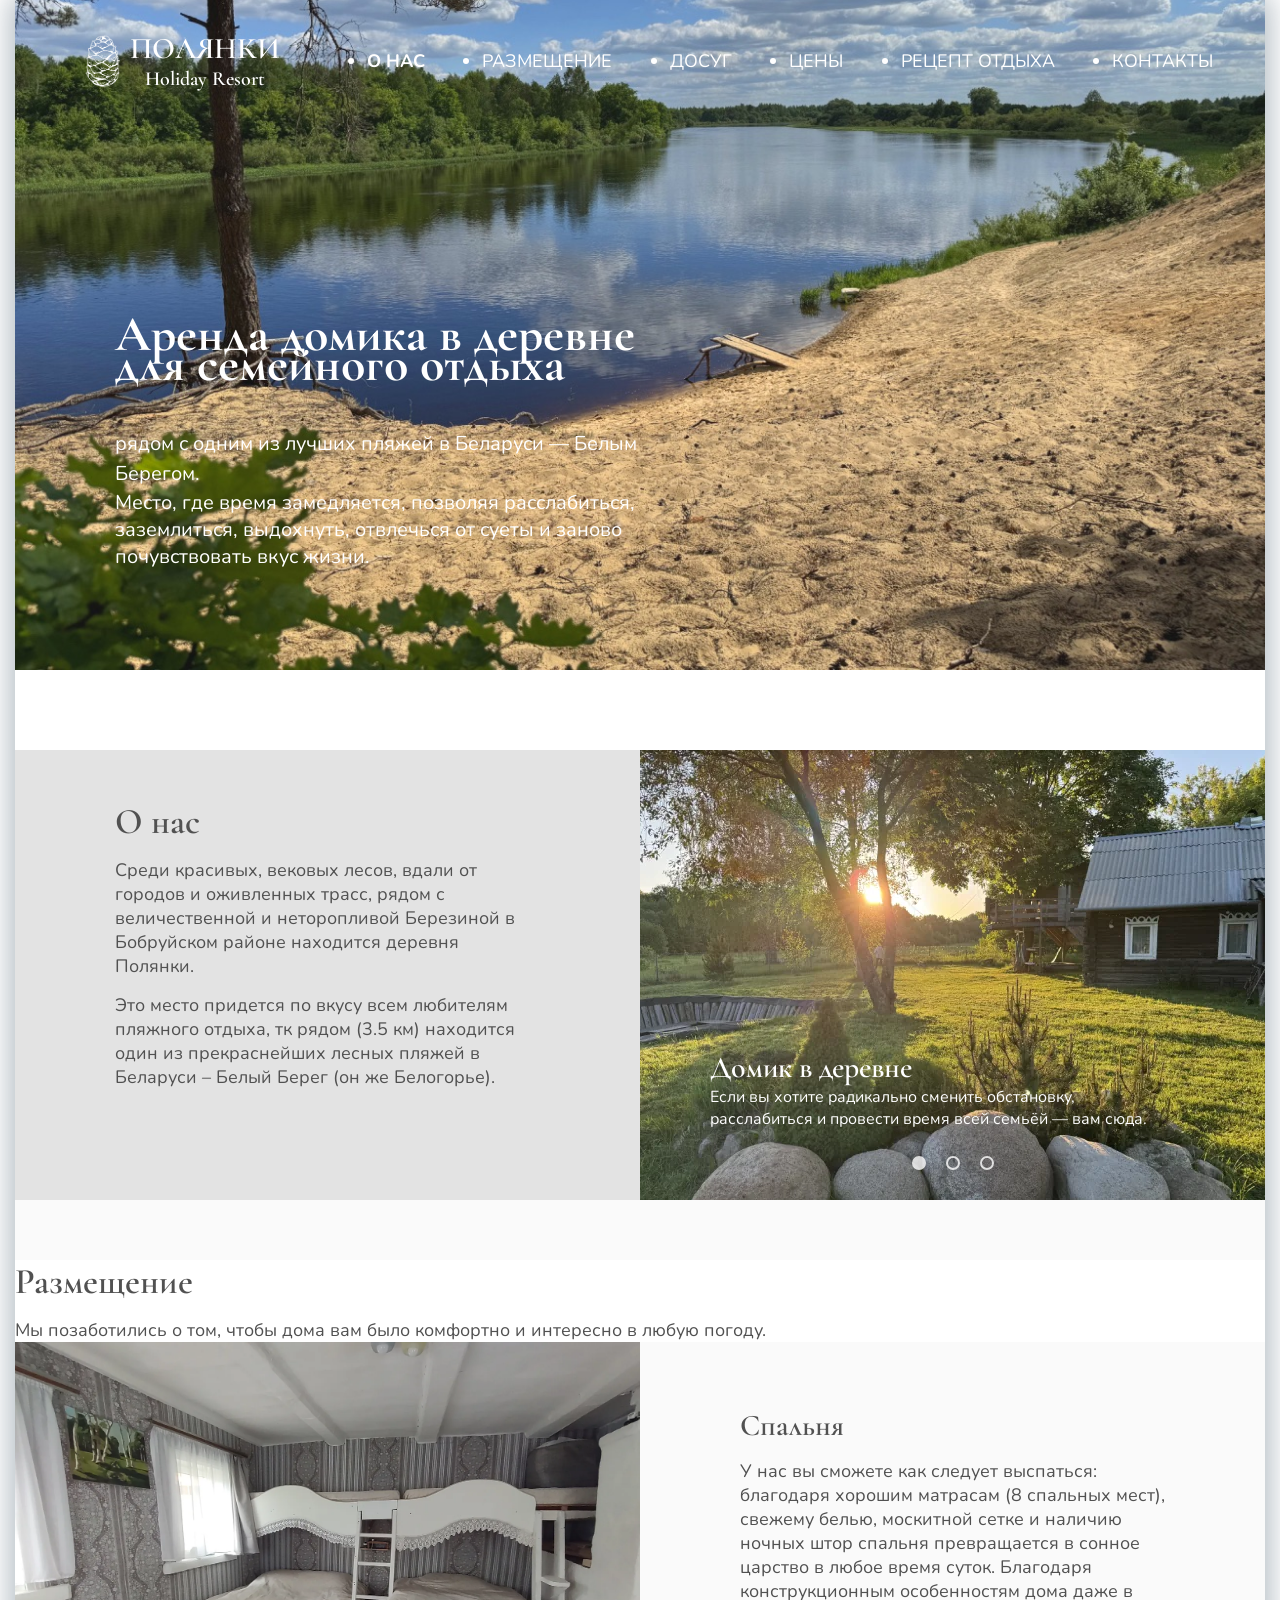
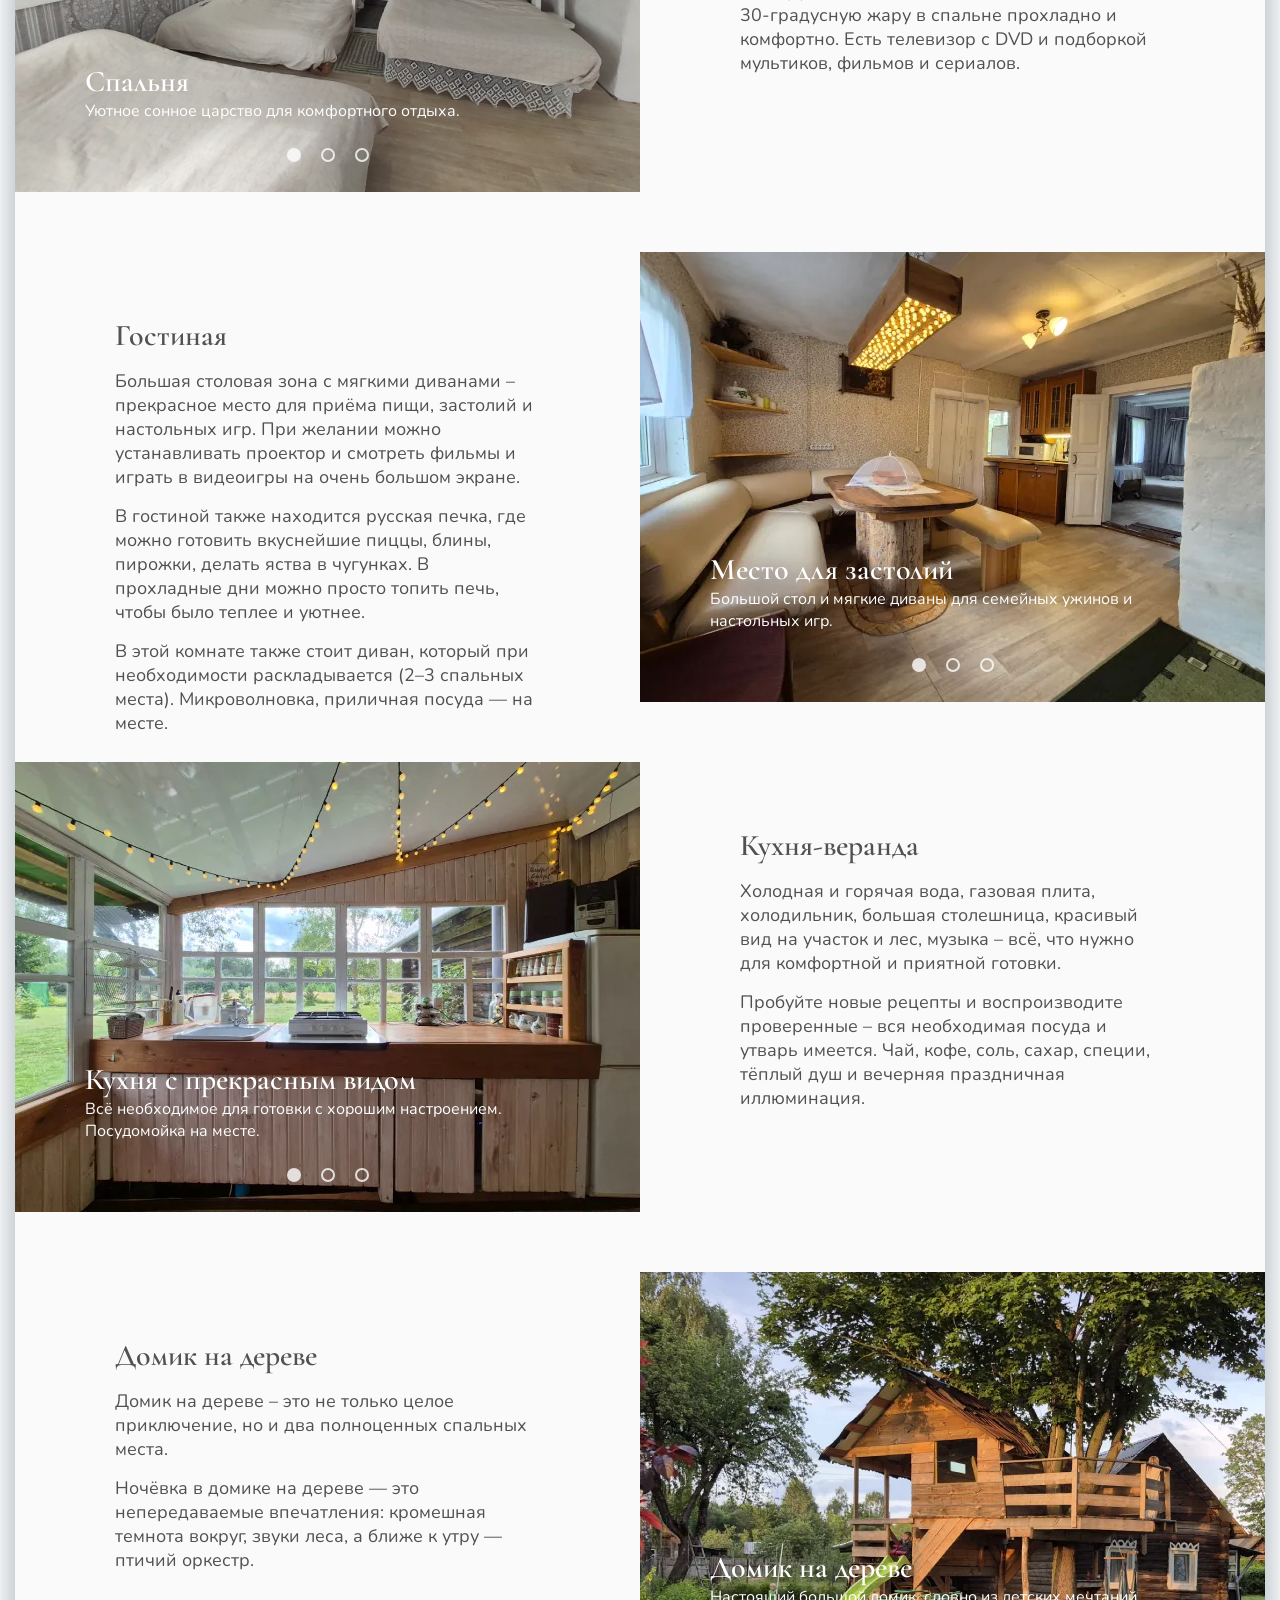
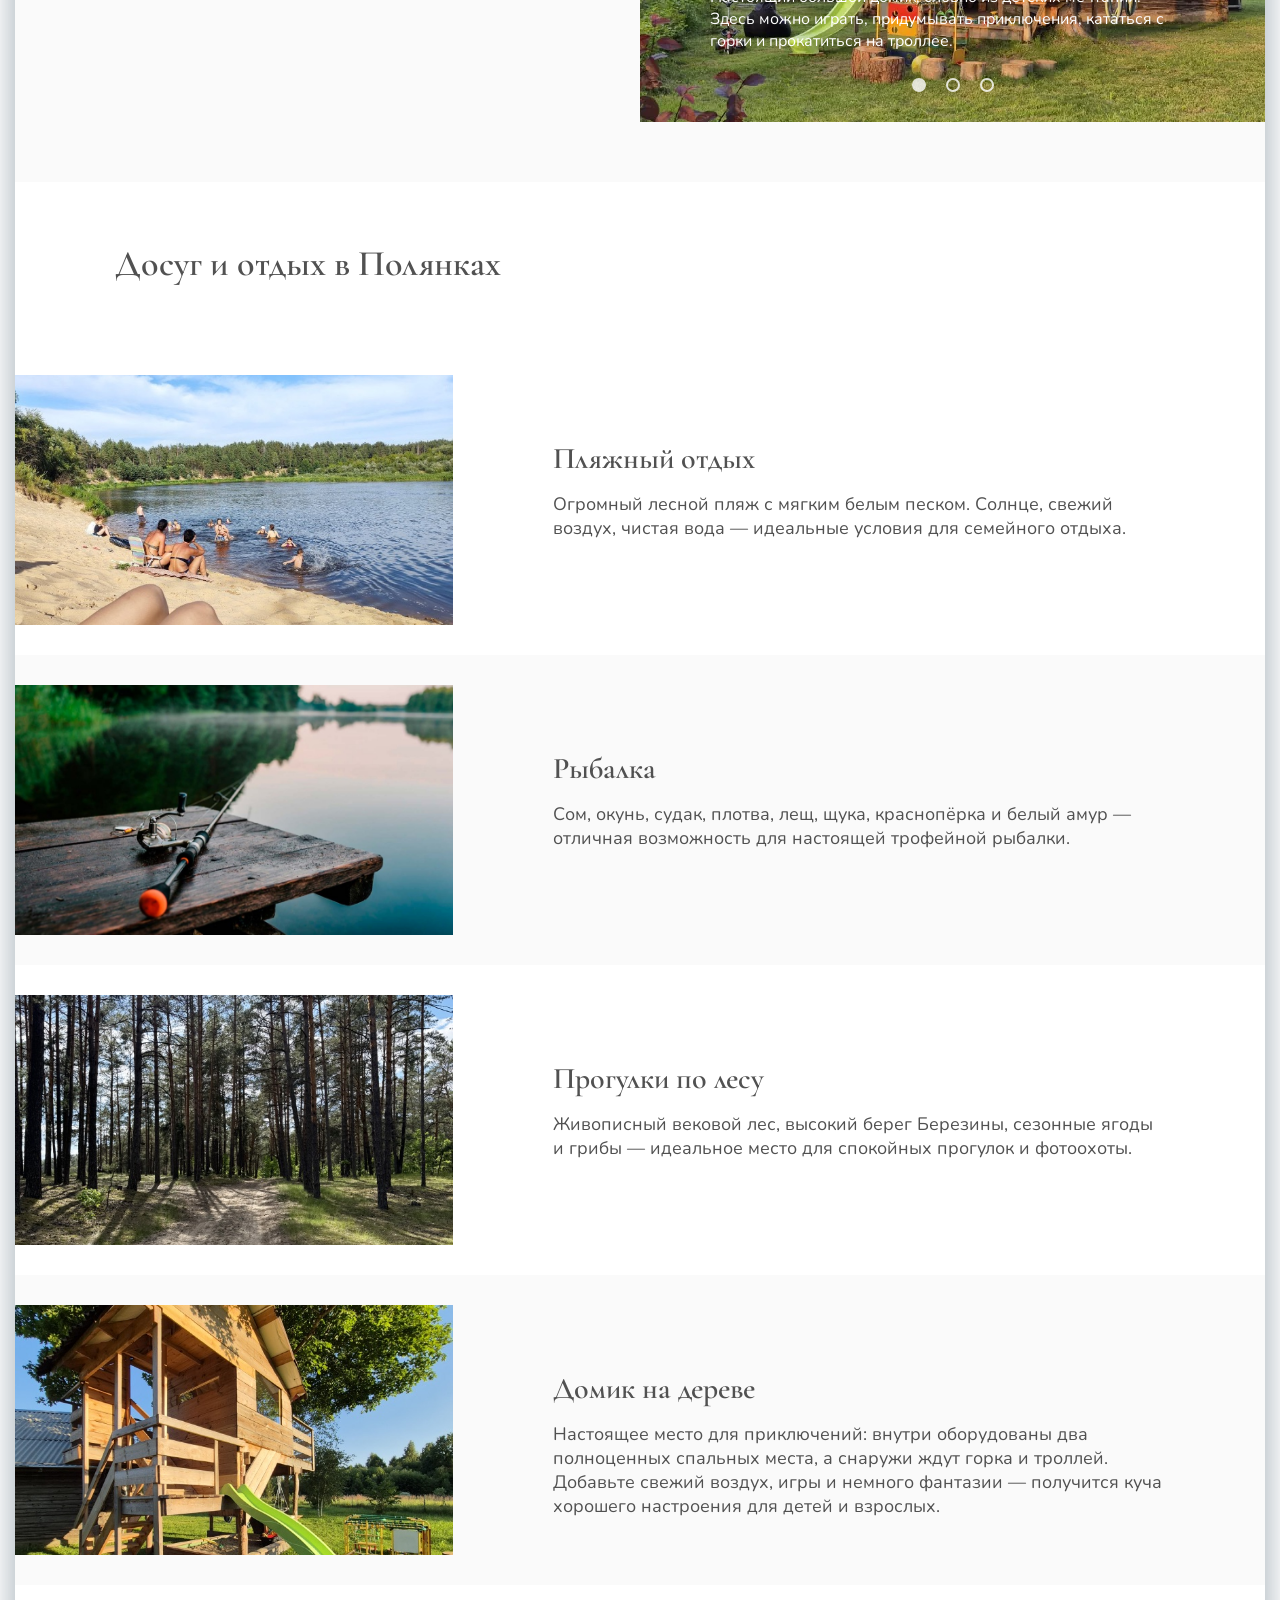
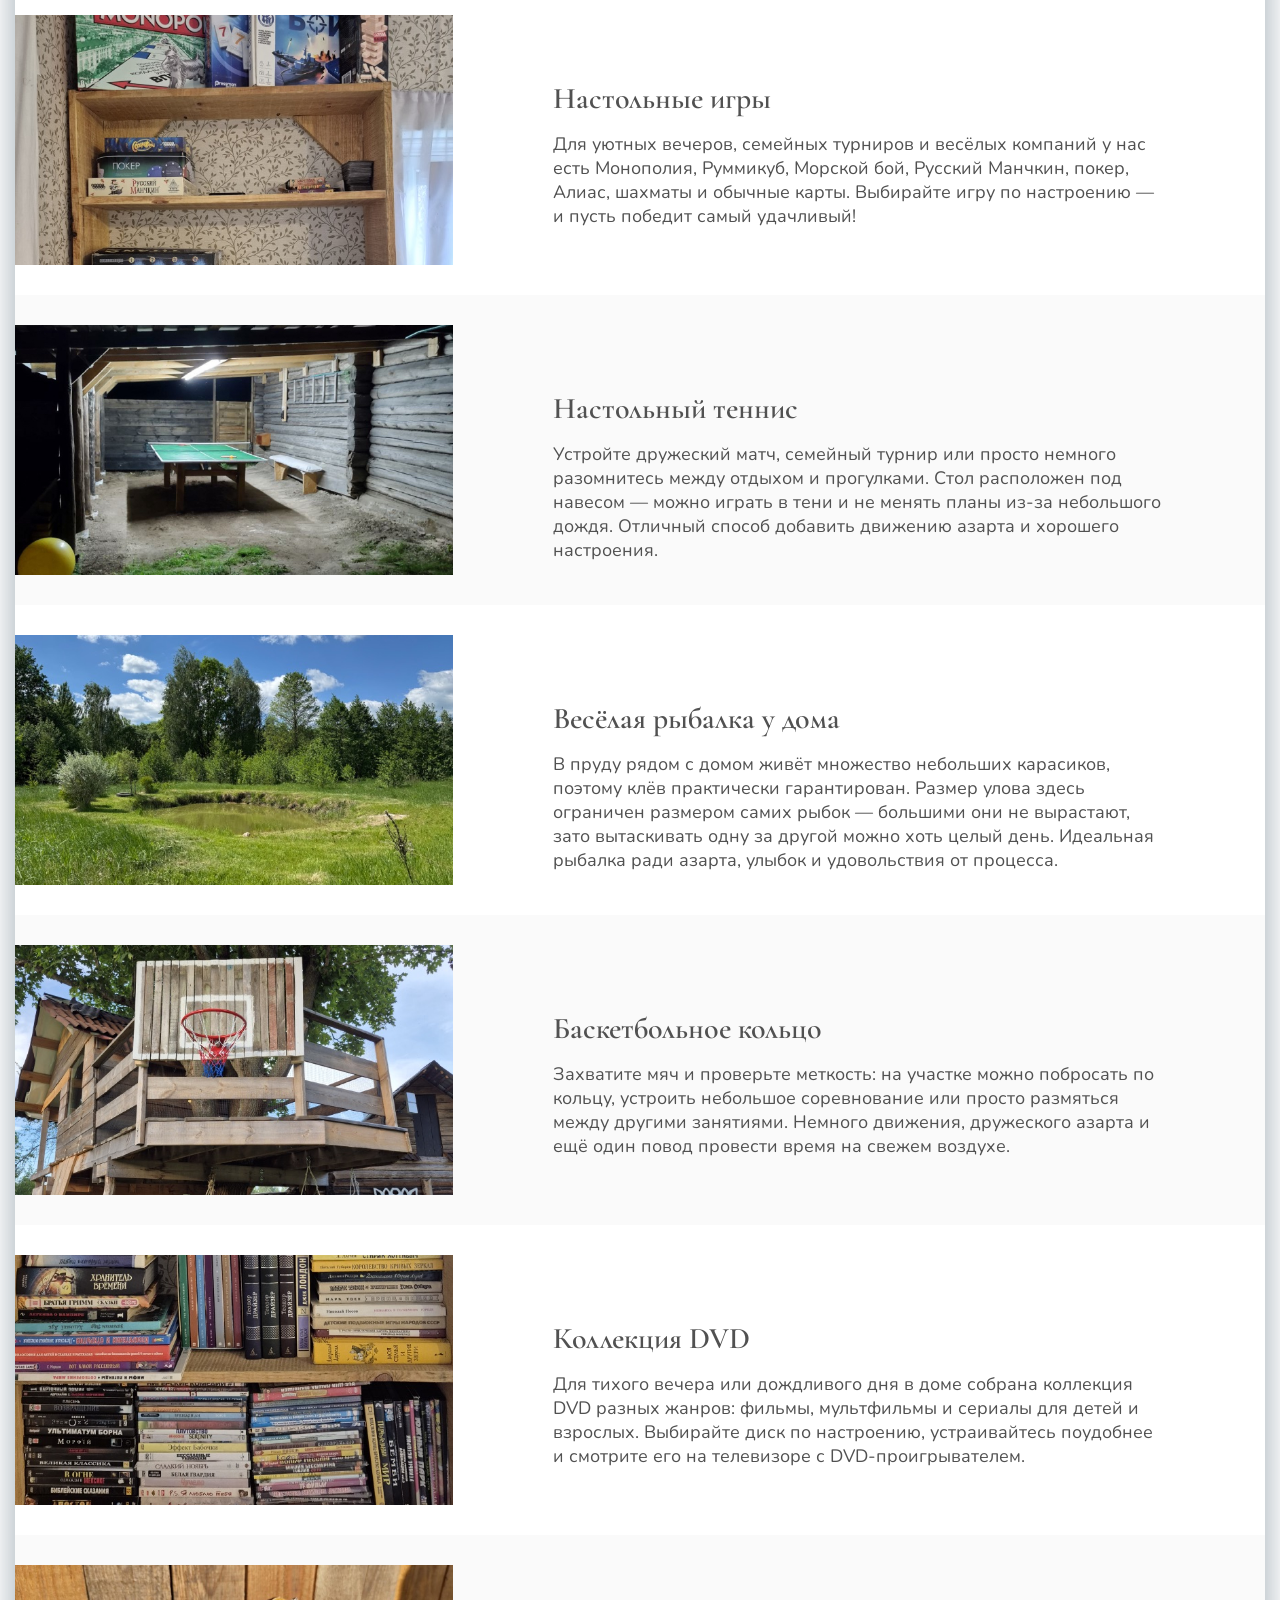
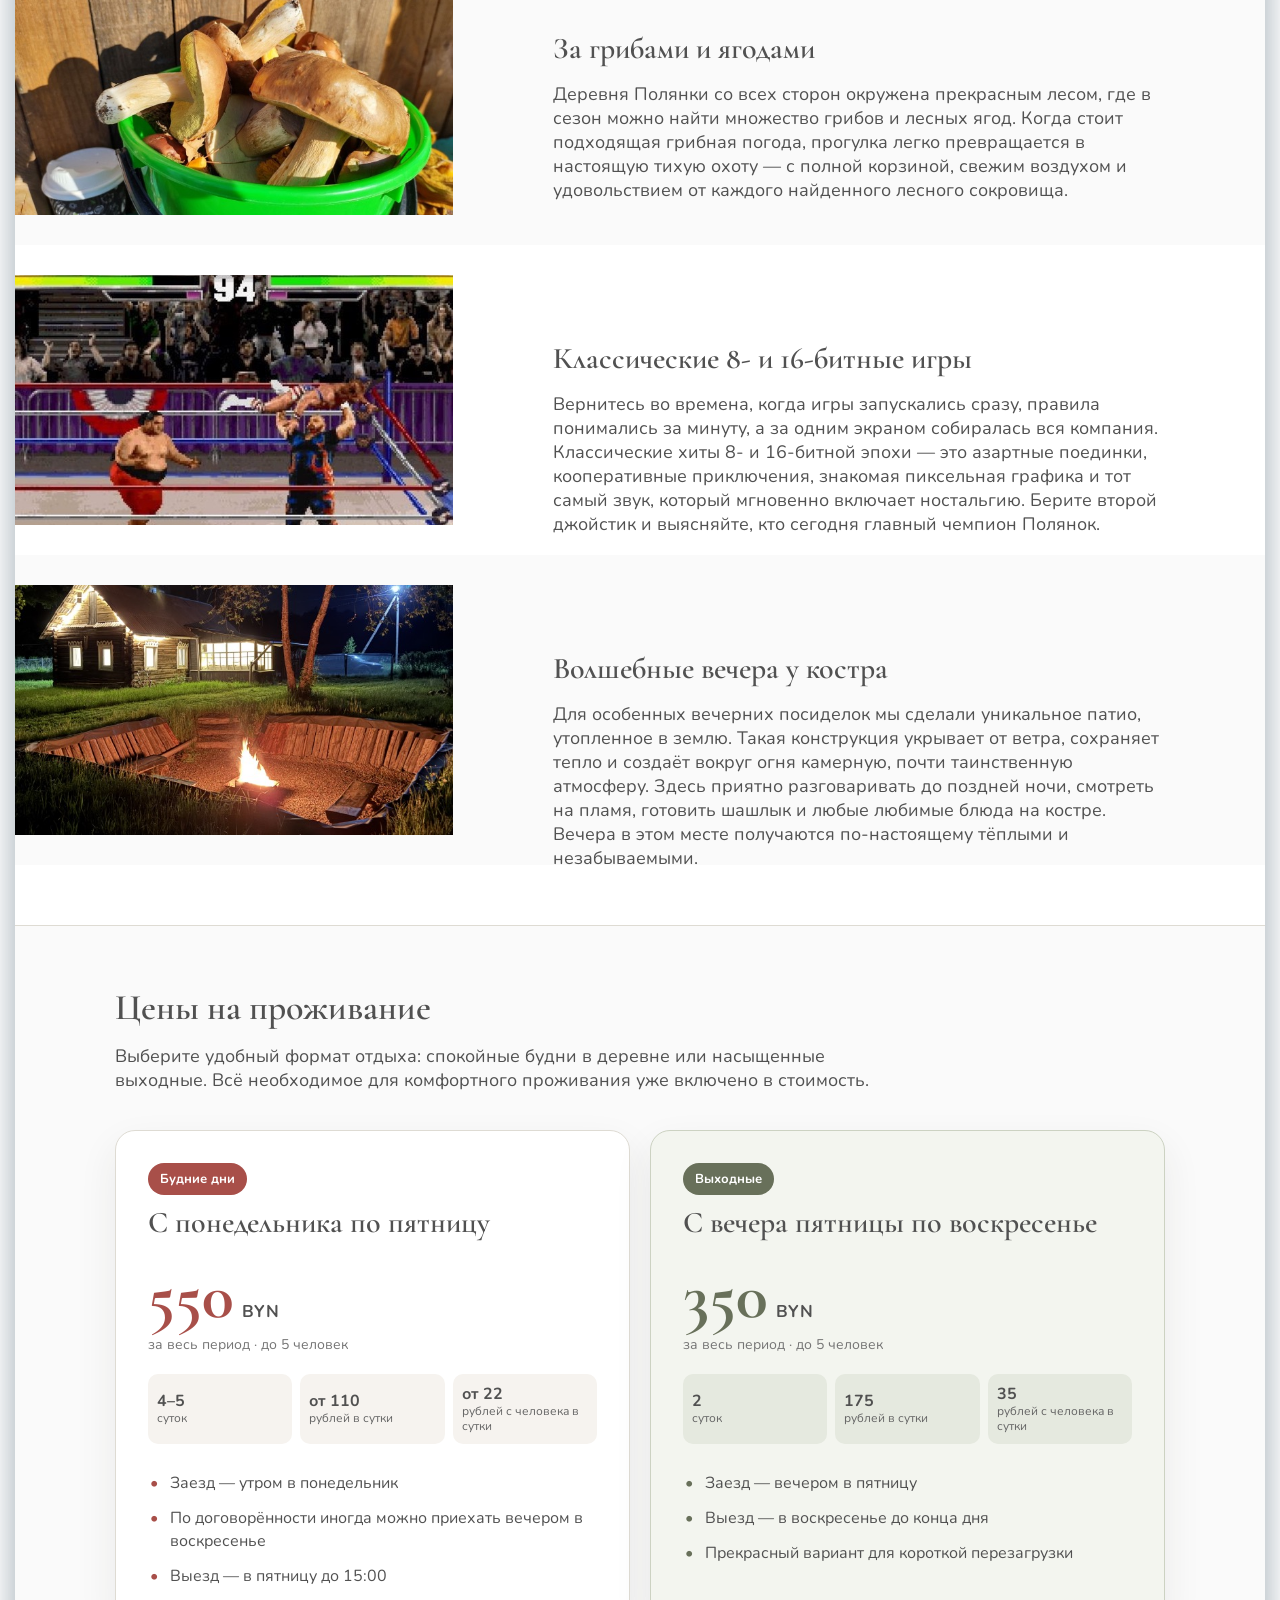
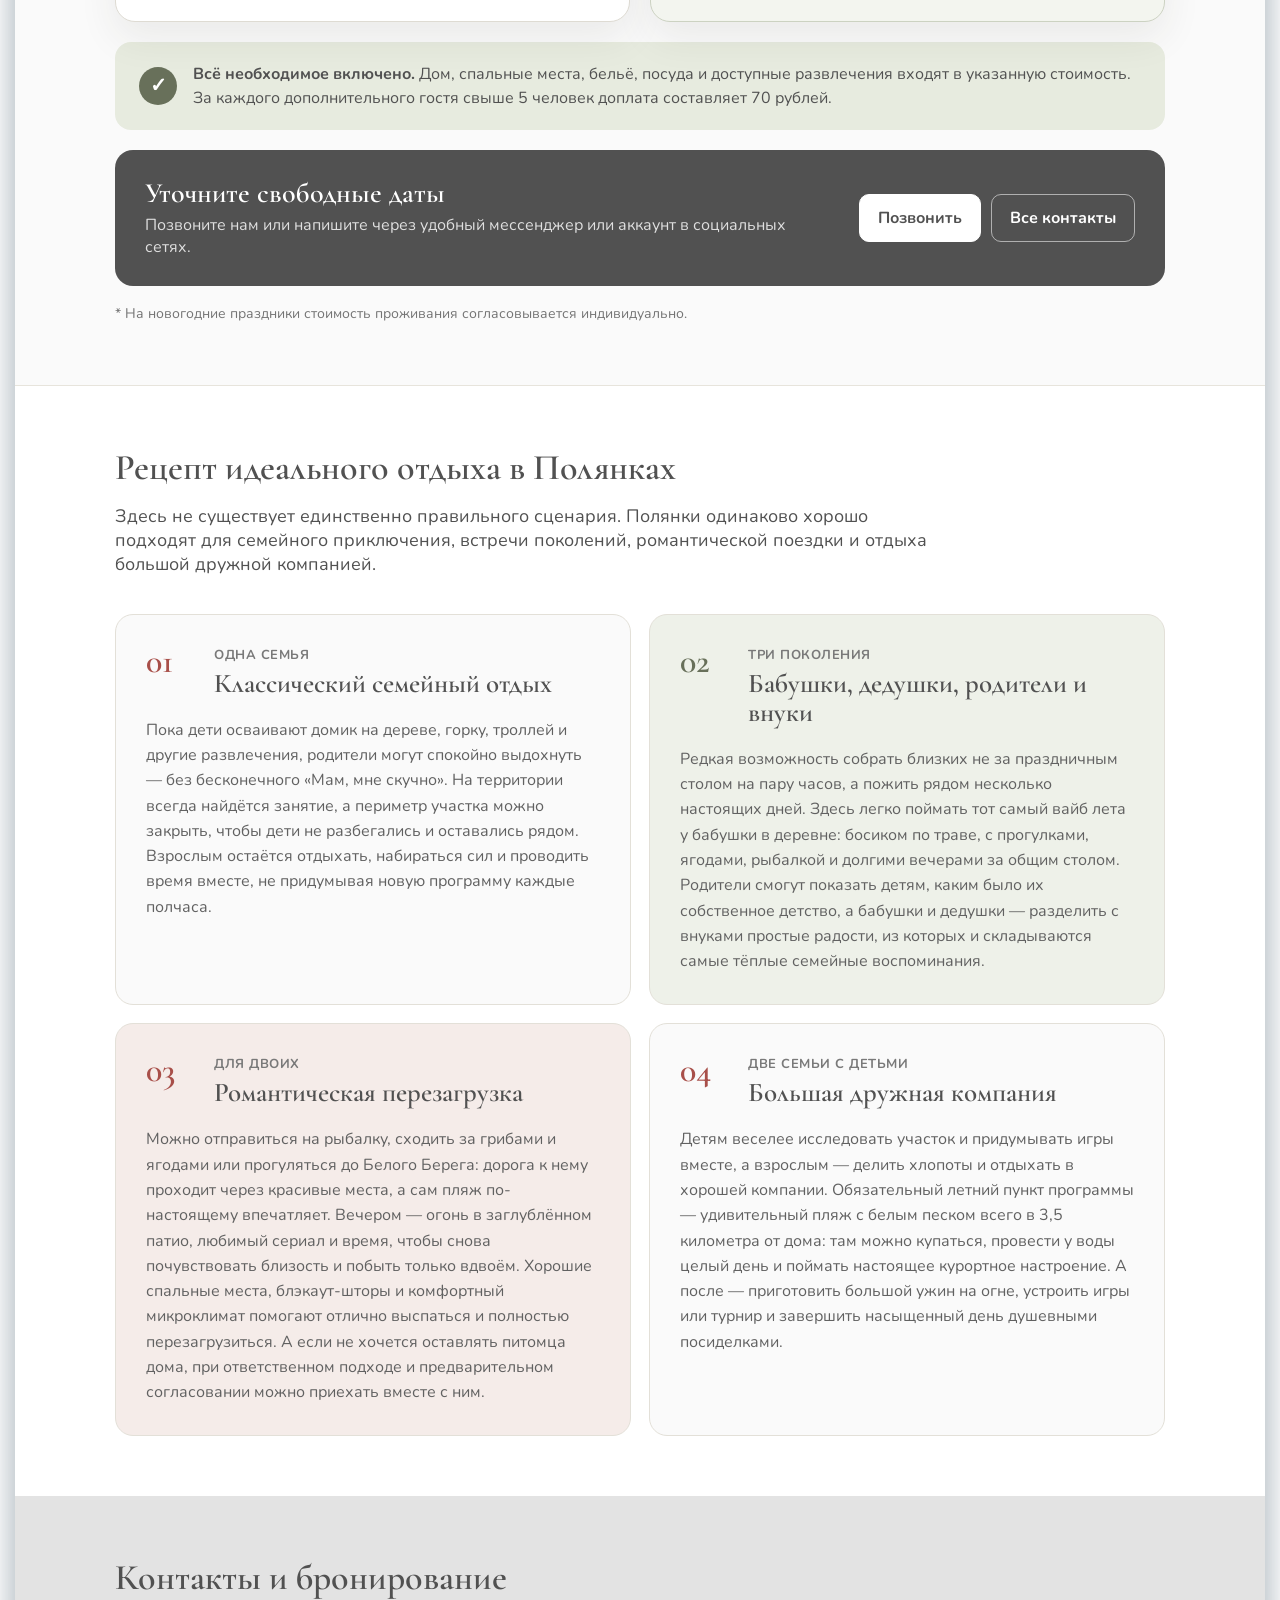
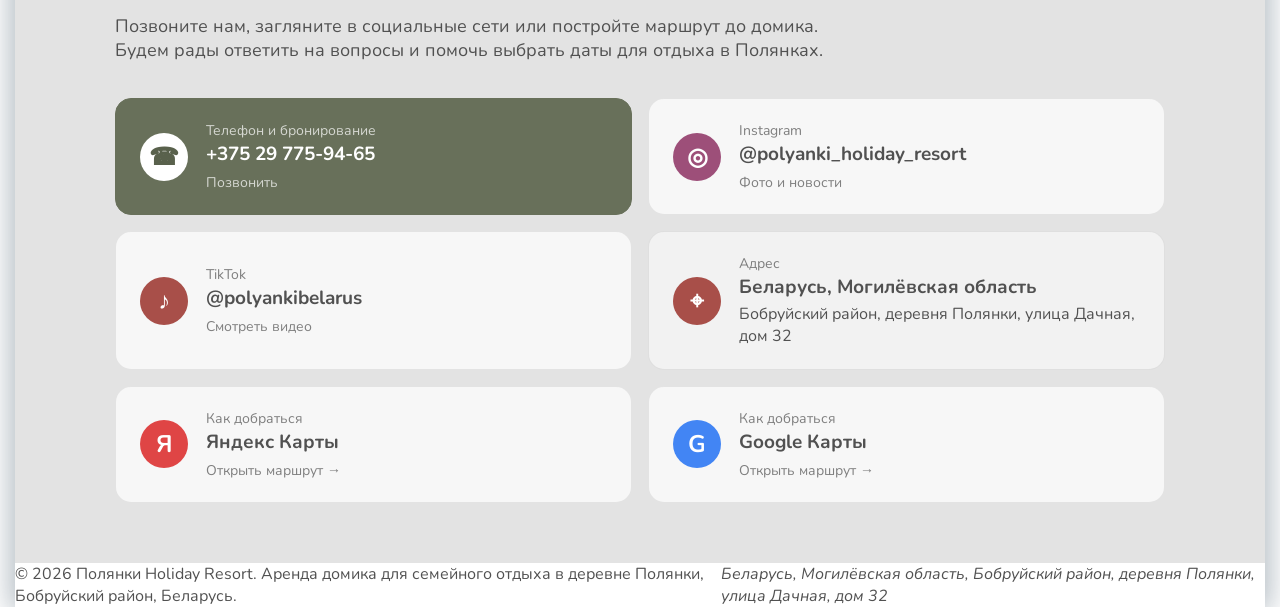
==== commit d7c22ecf: "a schemaorg updates" ====
--- a/index.html
+++ b/index.html
@@ -27,8 +27,11 @@
     <meta name="apple-mobile-web-app-capable" content="yes">
     <meta name="apple-mobile-web-app-status-bar-style" content="black-translucent">
 
-    <!-- Canonical: замени URL на свой домен -->
-    <link rel="canonical" href="https://example.com/">
+    <!-- Канонический адрес страницы -->
+    <link rel="canonical" href="https://polyanki.by/">
+
+    <!-- Основное SEO-изображение страницы -->
+    <link rel="image_src" href="https://polyanki.by/img/about_us_3.webp">
 
     <!-- Open Graph -->
     <meta property="og:type" content="website">
@@ -36,8 +39,12 @@
           content="Полянки Holiday Resort — домик для семейного отдыха в Беларуси">
     <meta property="og:description"
           content="Уютный домик в деревне Полянки возле пляжа Белый Берег. Семейный отдых, лес, река Березина, рыбалка, домик на дереве.">
-    <meta property="og:url" content="https://example.com/">
-    <meta property="og:image" content="https://example.com/img/og-main.jpg">
+    <meta property="og:url" content="https://polyanki.by/">
+    <meta property="og:image" content="https://polyanki.by/img/about_us_3.webp">
+    <meta property="og:image:type" content="image/webp">
+    <meta property="og:image:width" content="645">
+    <meta property="og:image:height" content="450">
+    <meta property="og:image:alt" content="Дом для отдыха Полянки Holiday Resort в белорусской деревне">
     <meta property="og:locale" content="ru_RU">
 
     <!-- Twitter Card -->
@@ -46,7 +53,8 @@
           content="Полянки Holiday Resort — домик для семейного отдыха">
     <meta name="twitter:description"
           content="Аренда домика в деревне Полянки, Бобруйский район, Беларусь. Рядом пляж Белый Берег, лес, река Березина.">
-    <meta name="twitter:image" content="https://example.com/img/og-main.jpg">
+    <meta name="twitter:image" content="https://polyanki.by/img/about_us_3.webp">
+    <meta name="twitter:image:alt" content="Дом для отдыха Полянки Holiday Resort в белорусской деревне">
 
     <link rel="stylesheet" href="styles.css">
 
@@ -57,24 +65,37 @@
           "@type": ["TouristAccommodation", "LocalBusiness"],
           "name": "Полянки Holiday Resort",
           "description": "Аренда домика в деревне Полянки для семейного отдыха рядом с пляжем Белый Берег и рекой Березина. Домик на дереве, лес, рыбалка, пляжный отдых.",
-          "url": "https://example.com/",
-          "image": "https://example.com/img/about_us.jpg",
+          "url": "https://polyanki.by/",
+          "image": "https://polyanki.by/img/about_us_3.webp",
           "telephone": "+375297759465",
-          "priceRange": "350–550 BYN",
+          "priceRange": "от 110 BYN за сутки; пакеты 350–550 BYN",
           "makesOffer": [
             {
               "@type": "Offer",
               "name": "Проживание с понедельника по пятницу",
               "price": "550",
               "priceCurrency": "BYN",
-              "description": "Проживание 4–5 суток для компании до 5 человек: от 110 BYN в сутки и от 22 BYN с человека в сутки. Заезд в понедельник, выезд в пятницу до 15:00. Доплата за каждого дополнительного гостя — 70 BYN."
+              "url": "https://polyanki.by/#prices",
+              "eligibleDuration": {
+                "@type": "QuantitativeValue",
+                "minValue": 4,
+                "maxValue": 5,
+                "unitCode": "DAY"
+              },
+              "description": "Полная стоимость пакета — 550 BYN для компании до 5 человек. Продолжительность — 4–5 суток. Расчётная стоимость — от 110 BYN за сутки и от 22 BYN с человека в сутки. Отдельные сутки не бронируются. Заезд в понедельник, выезд в пятницу до 15:00. Доплата за каждого дополнительного гостя — 70 BYN."
             },
             {
               "@type": "Offer",
               "name": "Проживание с пятницы по воскресенье",
               "price": "350",
               "priceCurrency": "BYN",
-              "description": "Проживание 2 суток для компании до 5 человек: 175 BYN в сутки и 35 BYN с человека в сутки. Заезд вечером в пятницу, выезд в воскресенье до конца дня. Доплата за каждого дополнительного гостя — 70 BYN."
+              "url": "https://polyanki.by/#prices",
+              "eligibleDuration": {
+                "@type": "QuantitativeValue",
+                "value": 2,
+                "unitCode": "DAY"
+              },
+              "description": "Полная стоимость пакета — 350 BYN для компании до 5 человек. Продолжительность — 2 суток. Расчётная стоимость — 175 BYN за сутки и 35 BYN с человека в сутки. Отдельные сутки не бронируются. Заезд вечером в пятницу, выезд в воскресенье до конца дня. Доплата за каждого дополнительного гостя — 70 BYN."
             }
           ],
           "address": {
@@ -871,11 +892,12 @@
                         </div>
                     </div>
                     <p class="font-nunito">
-                        Медленный завтрак на веранде, прогулка по лесу без маршрута, закат у воды и огонь в заглублённом патио.
-                        Здесь легко выключить телефоны, забыть о расписании и снова побыть вдвоём. А ночью — тишина,
-                        звёздное небо и ощущение, будто весь этот уголок природы существует только для вас. И если не хочется
-                        оставлять домашнего любимца дома, при ответственном подходе и предварительном согласовании можно
-                        приехать отдыхать вместе с ним.
+                        Можно отправиться на рыбалку, сходить за грибами и ягодами или прогуляться до Белого Берега:
+                        дорога к нему проходит через красивые места, а сам пляж по-настоящему впечатляет. Вечером — огонь
+                        в заглублённом патио, любимый сериал и время, чтобы снова почувствовать близость и побыть только вдвоём.
+                        Хорошие спальные места, блэкаут-шторы и комфортный микроклимат помогают отлично выспаться и полностью
+                        перезагрузиться. А если не хочется оставлять питомца дома, при ответственном подходе и предварительном
+                        согласовании можно приехать вместе с ним.
                     </p>
                 </article>
 
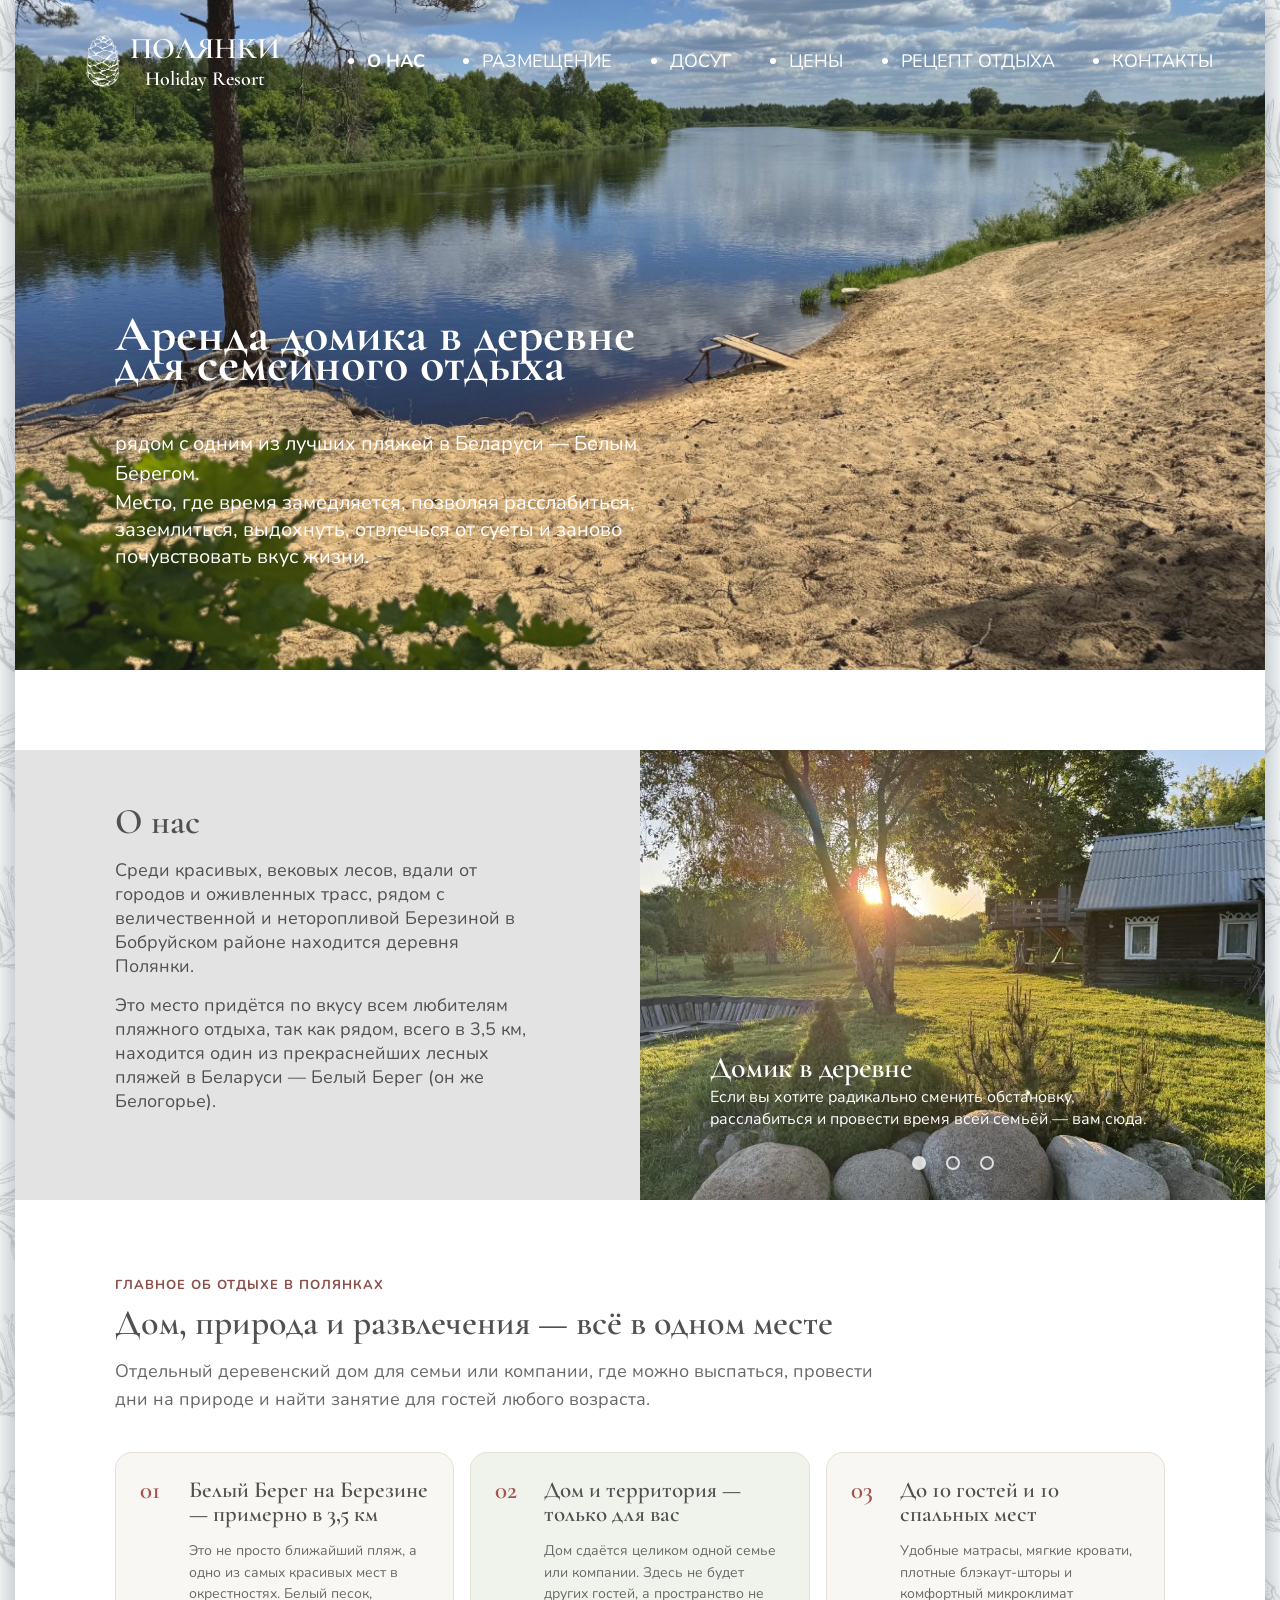
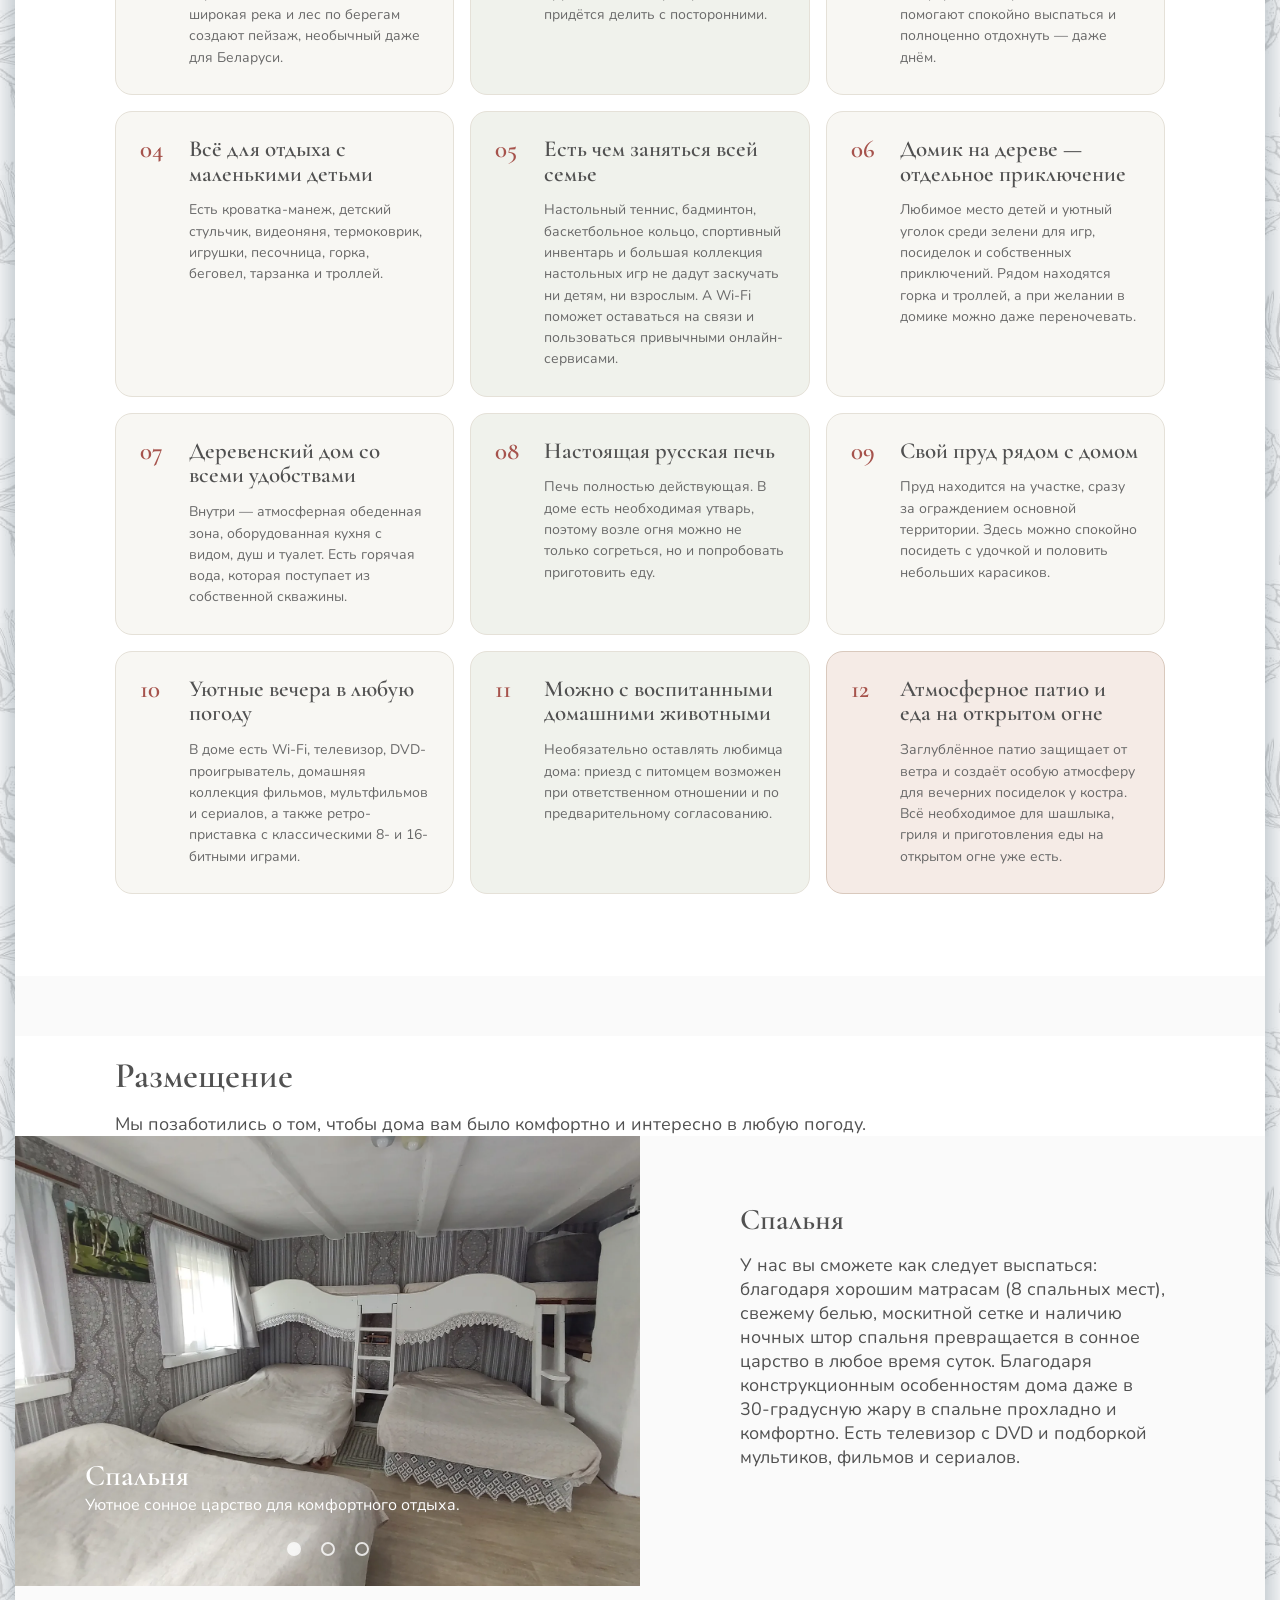
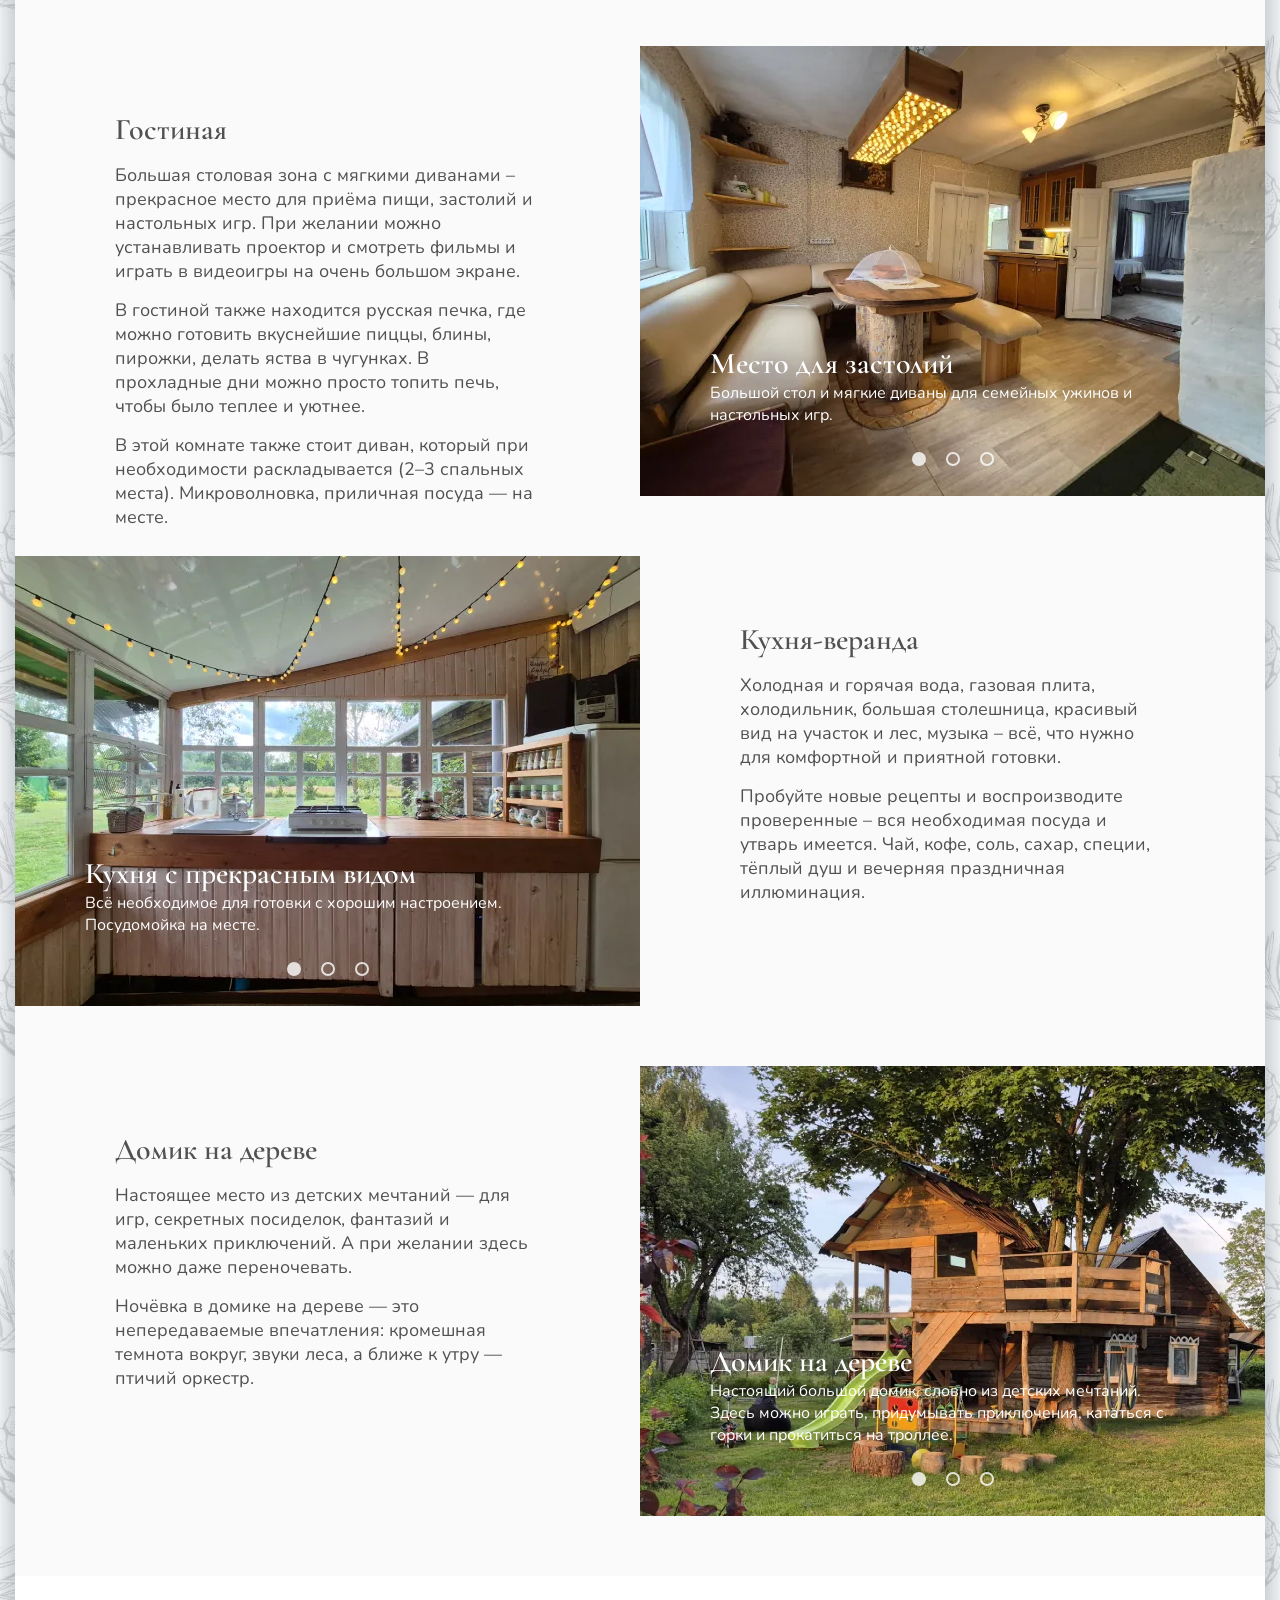
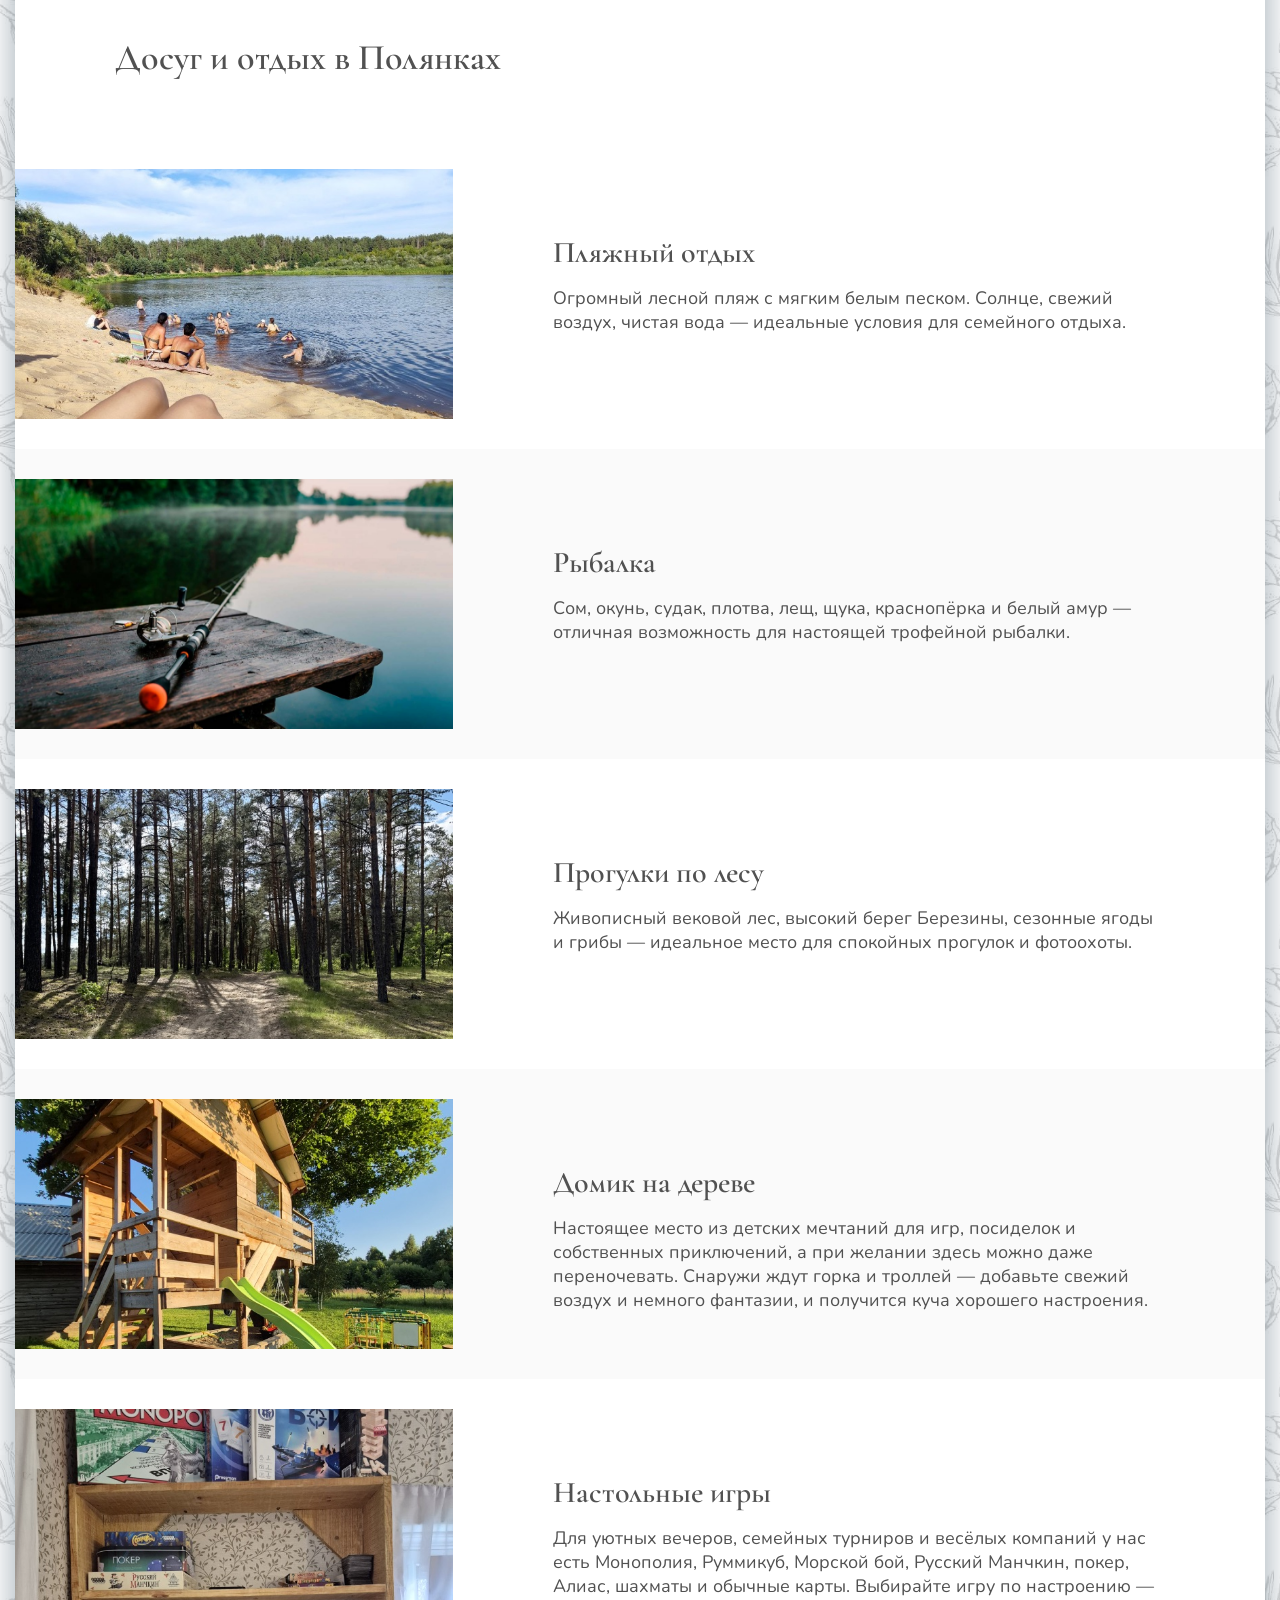
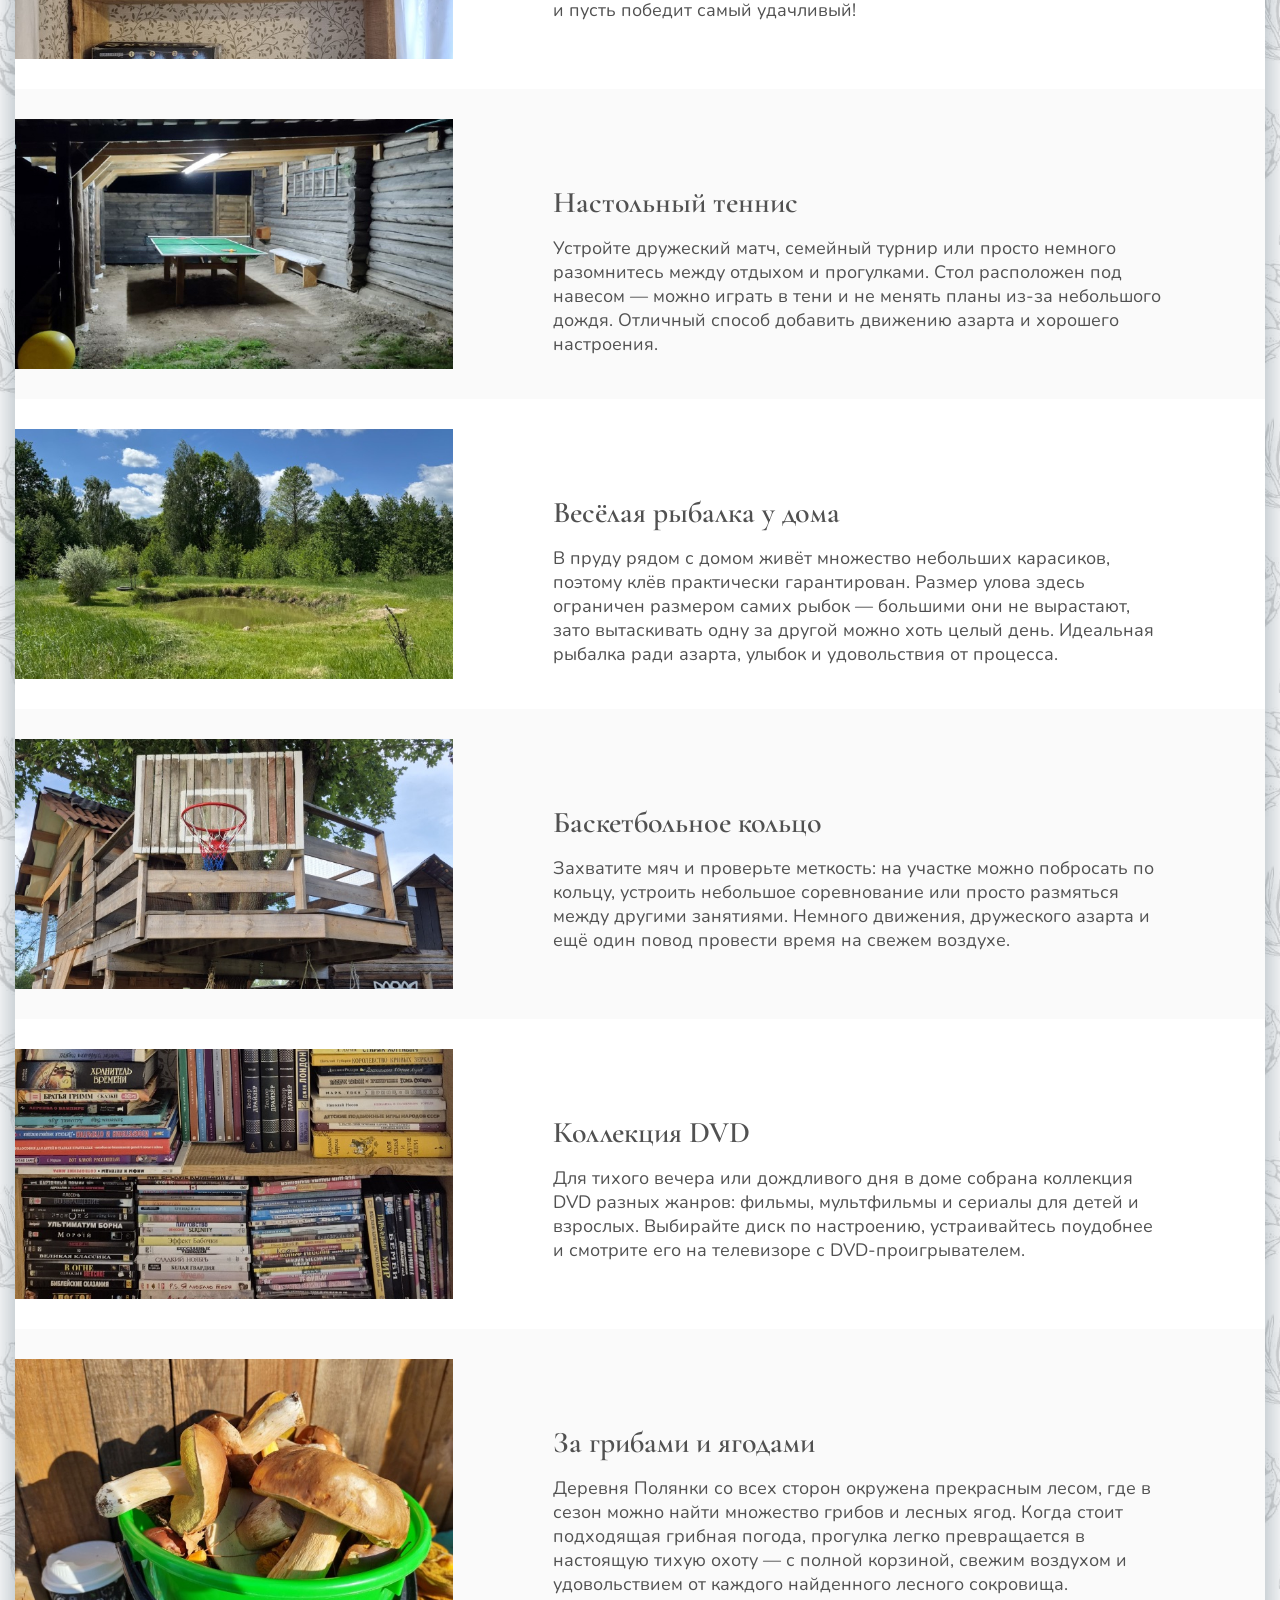
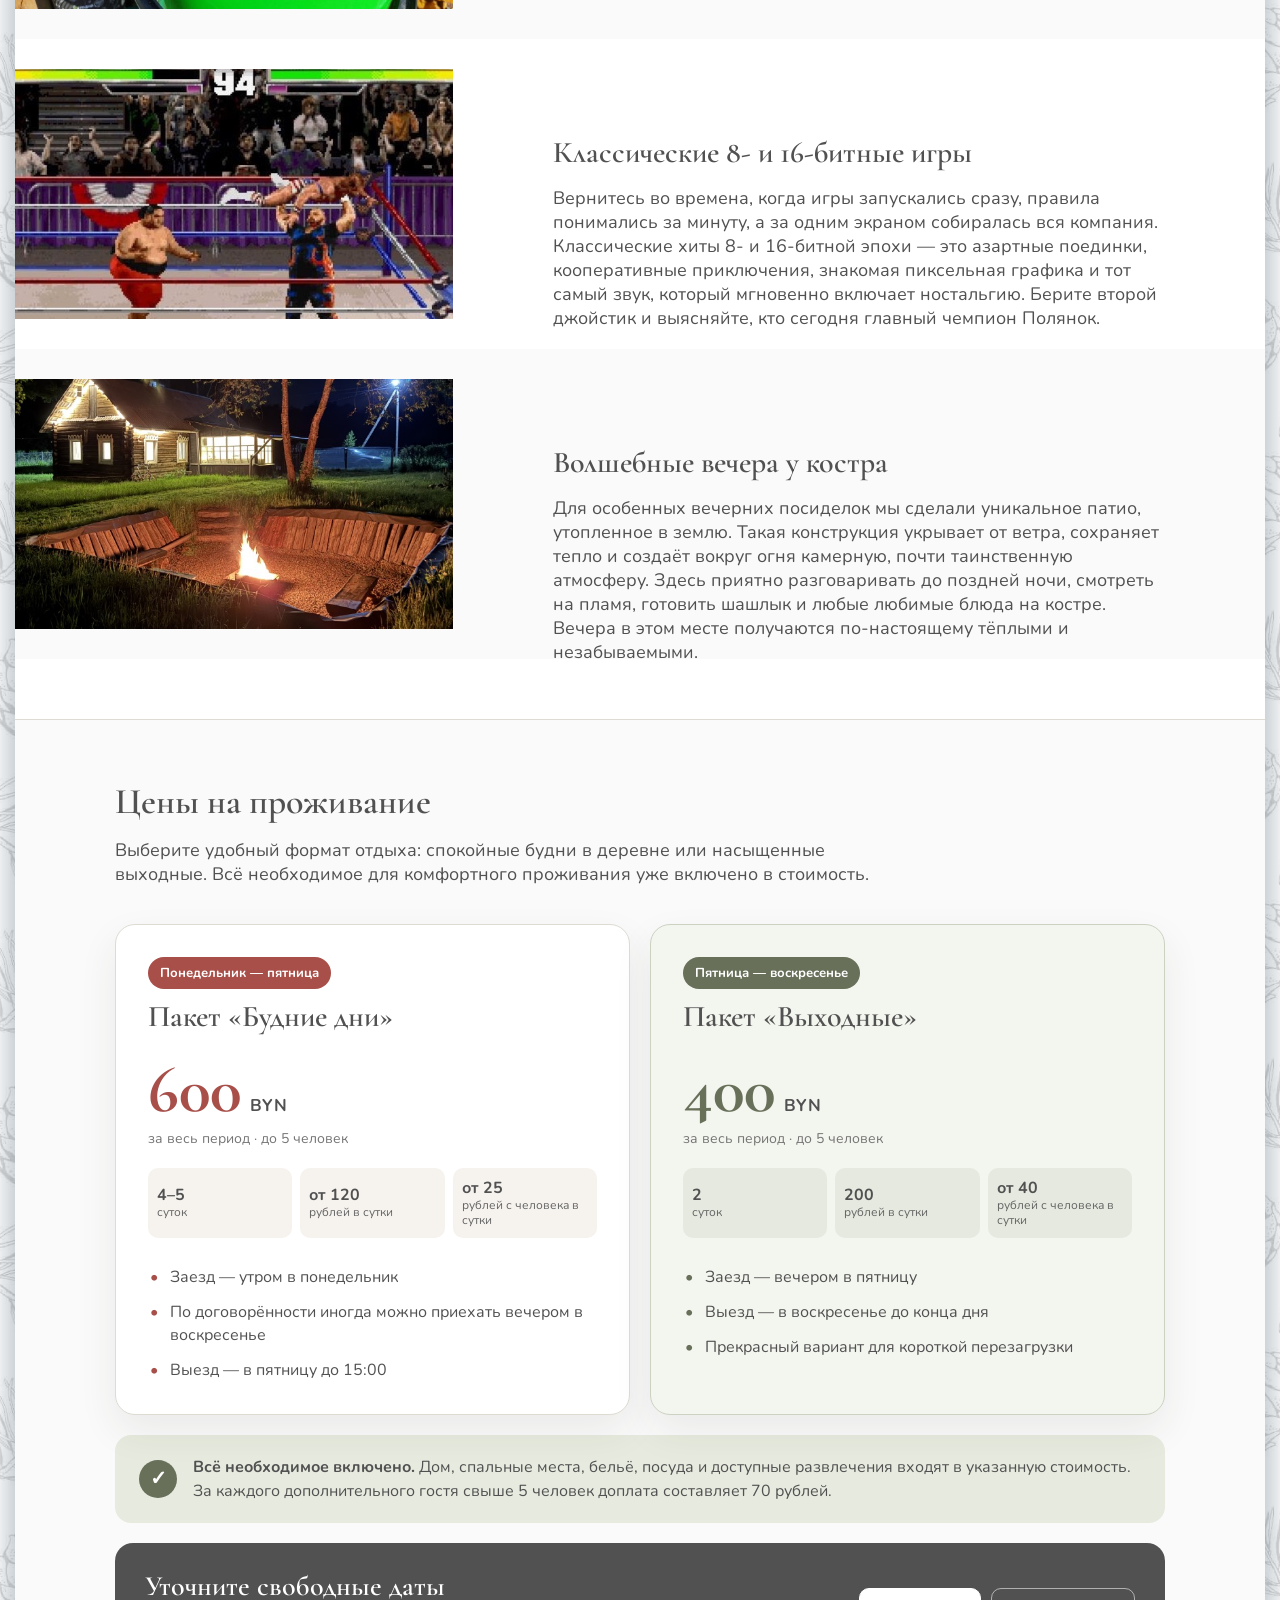
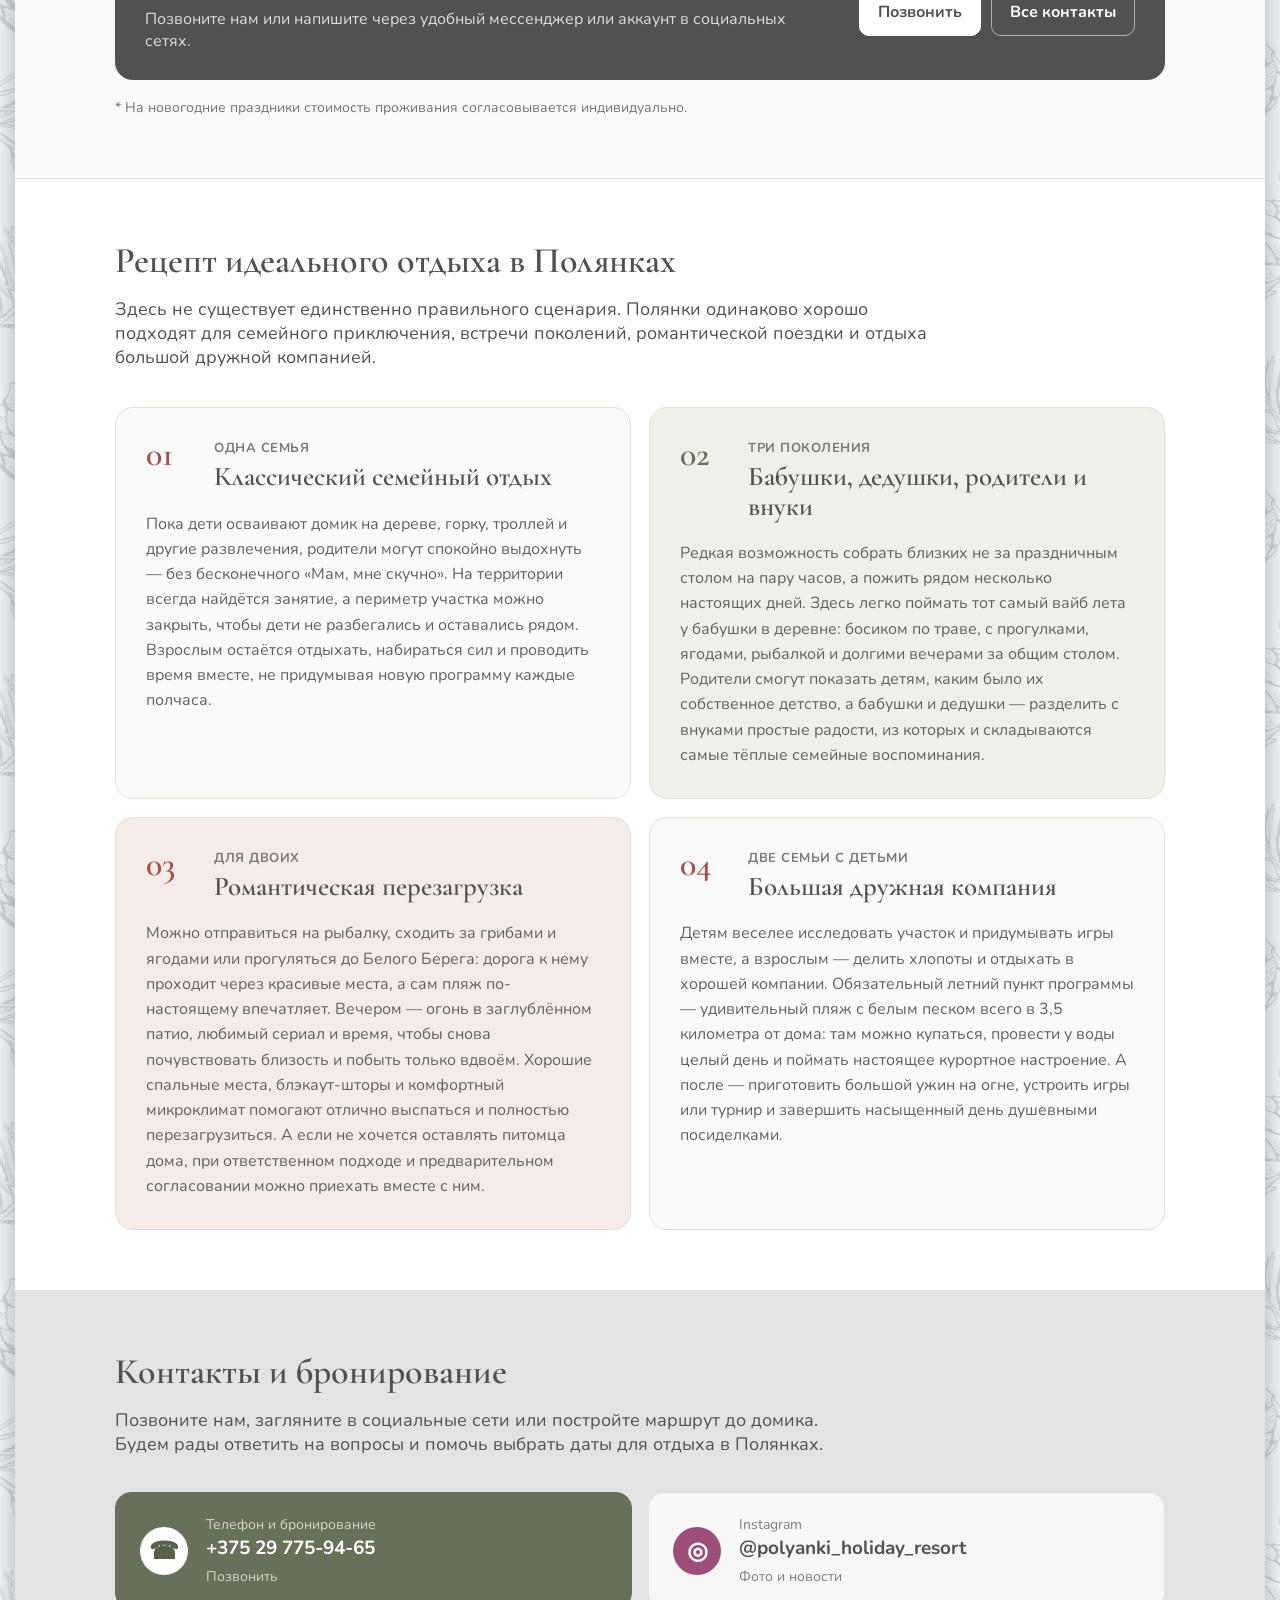
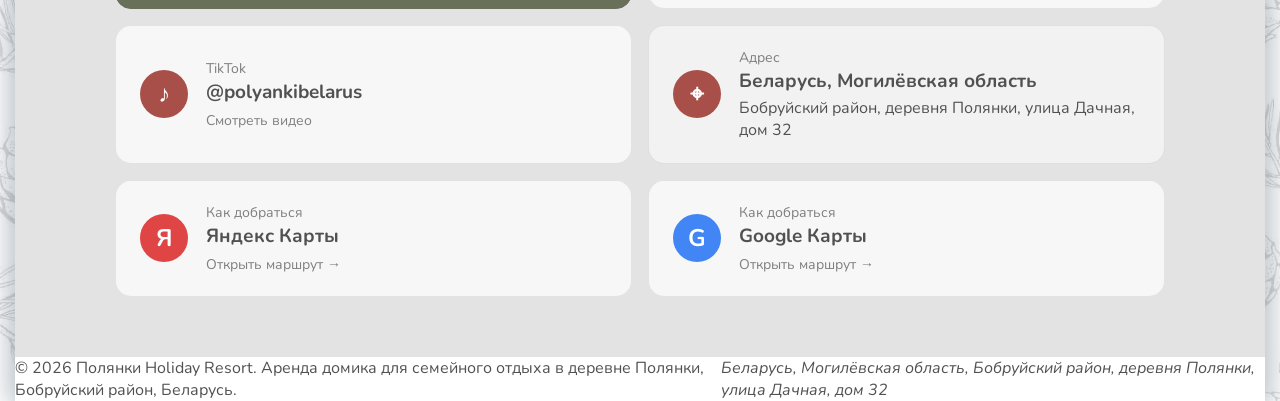
==== commit 839188d1: "a schemaorg updates, about us, robots txt" ====
--- a/index.html
+++ b/index.html
@@ -62,18 +62,25 @@
     <script type="application/ld+json">
         {
           "@context": "https://schema.org",
-          "@type": ["TouristAccommodation", "LocalBusiness"],
+          "@type": ["LodgingBusiness", "TouristAccommodation"],
           "name": "Полянки Holiday Resort",
           "description": "Аренда домика в деревне Полянки для семейного отдыха рядом с пляжем Белый Берег и рекой Березина. Домик на дереве, лес, рыбалка, пляжный отдых.",
           "url": "https://polyanki.by/",
           "image": "https://polyanki.by/img/about_us_3.webp",
           "telephone": "+375297759465",
-          "priceRange": "от 110 BYN за сутки; пакеты 350–550 BYN",
+          "geo": {
+            "@type": "GeoCoordinates",
+            "latitude": 52.9472994,
+            "longitude": 29.4028038
+          },
+          "numberOfRooms": 2,
+          "petsAllowed": true,
+          "priceRange": "от 120 BYN за сутки; пакеты 400–600 BYN",
           "makesOffer": [
             {
               "@type": "Offer",
-              "name": "Проживание с понедельника по пятницу",
-              "price": "550",
+              "name": "Пакет «Будние дни»: с понедельника по пятницу",
+              "price": "600",
               "priceCurrency": "BYN",
               "url": "https://polyanki.by/#prices",
               "eligibleDuration": {
@@ -82,12 +89,12 @@
                 "maxValue": 5,
                 "unitCode": "DAY"
               },
-              "description": "Полная стоимость пакета — 550 BYN для компании до 5 человек. Продолжительность — 4–5 суток. Расчётная стоимость — от 110 BYN за сутки и от 22 BYN с человека в сутки. Отдельные сутки не бронируются. Заезд в понедельник, выезд в пятницу до 15:00. Доплата за каждого дополнительного гостя — 70 BYN."
+              "description": "Полная стоимость пакета — 600 BYN для компании до 5 человек. Продолжительность — 4–5 суток. Расчётная стоимость — от 120 BYN за сутки и от 25 BYN с человека в сутки. Отдельные сутки не бронируются. Заезд в понедельник, выезд в пятницу до 15:00. Доплата за каждого дополнительного гостя — 70 BYN."
             },
             {
               "@type": "Offer",
-              "name": "Проживание с пятницы по воскресенье",
-              "price": "350",
+              "name": "Пакет «Выходные»: с пятницы по воскресенье",
+              "price": "400",
               "priceCurrency": "BYN",
               "url": "https://polyanki.by/#prices",
               "eligibleDuration": {
@@ -95,7 +102,7 @@
                 "value": 2,
                 "unitCode": "DAY"
               },
-              "description": "Полная стоимость пакета — 350 BYN для компании до 5 человек. Продолжительность — 2 суток. Расчётная стоимость — 175 BYN за сутки и 35 BYN с человека в сутки. Отдельные сутки не бронируются. Заезд вечером в пятницу, выезд в воскресенье до конца дня. Доплата за каждого дополнительного гостя — 70 BYN."
+              "description": "Полная стоимость пакета — 400 BYN для компании до 5 человек. Продолжительность — 2 суток. Расчётная стоимость — 200 BYN за сутки и от 40 BYN с человека в сутки. Отдельные сутки не бронируются. Заезд вечером в пятницу, выезд в воскресенье до конца дня. Доплата за каждого дополнительного гостя — 70 BYN."
             }
           ],
           "address": {
@@ -140,18 +147,140 @@
           "amenityFeature": [
             {
               "@type": "LocationFeatureSpecification",
-              "name": "Пляж Белый Берег",
-              "value": "3.5 км"
+              "name": "wifi",
+              "value": true,
+              "description": "В доме доступен Wi‑Fi."
+            },
+            {
+              "@type": "LocationFeatureSpecification",
+              "name": "internetType",
+              "value": "Free"
+            },
+            {
+              "@type": "LocationFeatureSpecification",
+              "name": "beachAccess",
+              "value": true,
+              "description": "Общественный пляж Белый Берег на реке Березине находится примерно в 3,5 км от дома. Белый песок, широкая река и лес по берегам создают необычный для Беларуси пейзаж."
+            },
+            {
+              "@type": "LocationFeatureSpecification",
+              "name": "childFriendly",
+              "value": true,
+              "description": "Дом и территория подходят для семейного отдыха с детьми. Периметр основной территории можно закрыть."
+            },
+            {
+              "@type": "LocationFeatureSpecification",
+              "name": "crib",
+              "value": true,
+              "description": "Предоставляется детская кроватка-манеж."
+            },
+            {
+              "@type": "LocationFeatureSpecification",
+              "name": "heating",
+              "value": true,
+              "description": "В доме поддерживается комфортный микроклимат для сна и отдыха."
+            },
+            {
+              "@type": "LocationFeatureSpecification",
+              "name": "kitchen",
+              "value": true,
+              "description": "Оборудованная кухня с видом и необходимой утварью для приготовления еды."
+            },
+            {
+              "@type": "LocationFeatureSpecification",
+              "name": "ovenStove",
+              "value": true,
+              "description": "В доме есть оборудование для приготовления пищи и полностью действующая русская печь."
+            },
+            {
+              "@type": "LocationFeatureSpecification",
+              "name": "outdoorGrill",
+              "value": true,
+              "description": "Предоставляется всё необходимое для шашлыка, гриля и приготовления еды на открытом огне."
+            },
+            {
+              "@type": "LocationFeatureSpecification",
+              "name": "patio",
+              "value": true,
+              "description": "Заглублённое патио защищает от ветра и создаёт атмосферное место для вечерних посиделок у костра."
+            },
+            {
+              "@type": "LocationFeatureSpecification",
+              "name": "petsAllowed",
+              "value": true,
+              "description": "Приезд с воспитанными домашними животными возможен при ответственном отношении и по предварительному согласованию."
+            },
+            {
+              "@type": "LocationFeatureSpecification",
+              "name": "tv",
+              "value": true,
+              "description": "В доме есть телевизор, DVD-проигрыватель и большая коллекция фильмов, мультфильмов и сериалов."
+            },
+            {
+              "@type": "LocationFeatureSpecification",
+              "name": "Приватная аренда дома и территории",
+              "value": true,
+              "description": "Дом и территория сдаются целиком только одной семье или компании, без других гостей и общих зон с посторонними."
+            },
+            {
+              "@type": "LocationFeatureSpecification",
+              "name": "Вместимость",
+              "value": "до 10 гостей и 10 спальных мест",
+              "description": "Удобные матрасы, мягкие кровати и плотные блэкаут-шторы помогают хорошо выспаться, в том числе днём."
+            },
+            {
+              "@type": "LocationFeatureSpecification",
+              "name": "Оснащение для маленьких детей",
+              "value": true,
+              "description": "Детский стульчик, видеоняня, термоковрик, игрушки, песочница, горка, беговел, тарзанка и троллей."
+            },
+            {
+              "@type": "LocationFeatureSpecification",
+              "name": "Семейные и спортивные развлечения",
+              "value": true,
+              "description": "Настольный теннис, бадминтон, баскетбольное кольцо, спортивный инвентарь и большая коллекция настольных игр."
             },
             {
               "@type": "LocationFeatureSpecification",
               "name": "Домик на дереве",
-              "value": "2 спальных места"
+              "value": true,
+              "description": "Место из детских мечтаний для игр, посиделок и приключений. Рядом находятся горка и троллей, а при желании в домике можно переночевать."
+            },
+            {
+              "@type": "LocationFeatureSpecification",
+              "name": "Русская печь",
+              "value": true,
+              "description": "Полностью действующая русская печь и необходимая утварь позволяют не только согреться у огня, но и попробовать приготовить в ней еду."
+            },
+            {
+              "@type": "LocationFeatureSpecification",
+              "name": "Пруд с рыбалкой",
+              "value": true,
+              "description": "Собственный пруд расположен на участке сразу за ограждением основной территории. В нём можно ловить небольших карасиков."
             },
             {
               "@type": "LocationFeatureSpecification",
               "name": "Рыбалка на Березине",
-              "value": "сом, судак, щука и др."
+              "value": true,
+              "description": "В Березине водятся сом, окунь, судак, плотва, лещ, щука, краснопёрка и белый амур."
+            },
+            {
+              "@type": "LocationFeatureSpecification",
+              "name": "Ретро-игры",
+              "value": true,
+              "description": "Ретро-приставка с коллекцией классических 8- и 16-битных игр для детей и взрослых."
+            },
+            {
+              "@type": "LocationFeatureSpecification",
+              "name": "Горячая вода и удобства внутри дома",
+              "value": true,
+              "description": "Душ и туалет находятся внутри дома, есть горячая вода, которая поступает из собственной скважины."
+            },
+            {
+              "@type": "LocationFeatureSpecification",
+              "name": "Лес, грибы и ягоды",
+              "value": true,
+              "description": "Деревню окружают живописные леса для прогулок, фотоохоты и сезонного сбора грибов и ягод."
             }
           ]
         }
@@ -262,7 +391,7 @@
                     Среди красивых, вековых лесов, вдали от городов и оживленных трасс, рядом с величественной и неторопливой Березиной в Бобруйском районе находится деревня Полянки.
                 </p>
                 <p class="font-nunito margin-top-15 f-size-18">
-                    Это место придется по вкусу всем любителям пляжного отдыха, тк рядом (3.5 км) находится один из прекраснейших лесных пляжей в Беларуси – Белый Берег (он же Белогорье).
+                    Это место придётся по вкусу всем любителям пляжного отдыха, так как рядом, всего в 3,5 км, находится один из прекраснейших лесных пляжей в Беларуси — Белый Берег (он же Белогорье).
                 </p>
             </div>
     
@@ -298,13 +427,123 @@
                     <figcaption class="gallery-slide-description-seo">
                         <h3 class="font-carmo f-size-30">Особая атмосфера.</h3>
                         <p class="font-nunito f-size-16">
-                            Пень и птиц, звуки леса, потрескивание костра, немного праздничной иллюминации, - вот и готовы декорации для незабываемого отдыха.
+                            Пение птиц, звуки леса, потрескивание костра, немного праздничной иллюминации — и вот готовы декорации для незабываемого отдыха.
                         </p>
                     </figcaption>
                 </figure>
     
             </div>
         </div>
+
+        <!-- Краткие факты помогают людям и поисковым системам быстро понять суть предложения. -->
+        <section class="about-highlights color_black-80" aria-labelledby="about-highlights-title">
+            <header class="about-highlights-intro">
+                <span class="about-highlights-kicker font-nunito">Главное об отдыхе в Полянках</span>
+                <h2 id="about-highlights-title" class="font-carmo f-size-36">Дом, природа и развлечения — всё в одном месте</h2>
+                <p class="font-nunito f-size-18">
+                    Отдельный деревенский дом для семьи или компании, где можно выспаться, провести дни на природе
+                    и найти занятие для гостей любого возраста.
+                </p>
+            </header>
+
+            <ul class="about-highlights-grid">
+                <li class="about-highlight">
+                    <span class="about-highlight-number font-carmo" aria-hidden="true">01</span>
+                    <div>
+                        <h3 class="font-carmo">Белый Берег на Березине — примерно в 3,5 км</h3>
+                        <p class="font-nunito">Это не просто ближайший пляж, а одно из самых красивых мест в окрестностях. Белый песок, широкая река и лес по берегам создают пейзаж, необычный даже для Беларуси.</p>
+                    </div>
+                </li>
+
+                <li class="about-highlight">
+                    <span class="about-highlight-number font-carmo" aria-hidden="true">02</span>
+                    <div>
+                        <h3 class="font-carmo">Дом и территория — только для вас</h3>
+                        <p class="font-nunito">Дом сдаётся целиком одной семье или компании. Здесь не будет других гостей, а пространство не придётся делить с посторонними.</p>
+                    </div>
+                </li>
+
+                <li class="about-highlight">
+                    <span class="about-highlight-number font-carmo" aria-hidden="true">03</span>
+                    <div>
+                        <h3 class="font-carmo">До 10 гостей и 10 спальных мест</h3>
+                        <p class="font-nunito">Удобные матрасы, мягкие кровати, плотные блэкаут-шторы и комфортный микроклимат помогают спокойно выспаться и полноценно отдохнуть — даже днём.</p>
+                    </div>
+                </li>
+
+                <li class="about-highlight">
+                    <span class="about-highlight-number font-carmo" aria-hidden="true">04</span>
+                    <div>
+                        <h3 class="font-carmo">Всё для отдыха с маленькими детьми</h3>
+                        <p class="font-nunito">Есть кроватка-манеж, детский стульчик, видеоняня, термоковрик, игрушки, песочница, горка, беговел, тарзанка и троллей.</p>
+                    </div>
+                </li>
+
+                <li class="about-highlight">
+                    <span class="about-highlight-number font-carmo" aria-hidden="true">05</span>
+                    <div>
+                        <h3 class="font-carmo">Есть чем заняться всей семье</h3>
+                        <p class="font-nunito">Настольный теннис, бадминтон, баскетбольное кольцо, спортивный инвентарь и большая коллекция настольных игр не дадут заскучать ни детям, ни взрослым. А Wi‑Fi поможет оставаться на связи и пользоваться привычными онлайн-сервисами.</p>
+                    </div>
+                </li>
+
+                <li class="about-highlight">
+                    <span class="about-highlight-number font-carmo" aria-hidden="true">06</span>
+                    <div>
+                        <h3 class="font-carmo">Домик на дереве — отдельное приключение</h3>
+                        <p class="font-nunito">Любимое место детей и уютный уголок среди зелени для игр, посиделок и собственных приключений. Рядом находятся горка и троллей, а при желании в домике можно даже переночевать.</p>
+                    </div>
+                </li>
+
+                <li class="about-highlight">
+                    <span class="about-highlight-number font-carmo" aria-hidden="true">07</span>
+                    <div>
+                        <h3 class="font-carmo">Деревенский дом со всеми удобствами</h3>
+                        <p class="font-nunito">Внутри — атмосферная обеденная зона, оборудованная кухня с видом, душ и туалет. Есть горячая вода, которая поступает из собственной скважины.</p>
+                    </div>
+                </li>
+
+                <li class="about-highlight">
+                    <span class="about-highlight-number font-carmo" aria-hidden="true">08</span>
+                    <div>
+                        <h3 class="font-carmo">Настоящая русская печь</h3>
+                        <p class="font-nunito">Печь полностью действующая. В доме есть необходимая утварь, поэтому возле огня можно не только согреться, но и попробовать приготовить еду.</p>
+                    </div>
+                </li>
+
+                <li class="about-highlight">
+                    <span class="about-highlight-number font-carmo" aria-hidden="true">09</span>
+                    <div>
+                        <h3 class="font-carmo">Свой пруд рядом с домом</h3>
+                        <p class="font-nunito">Пруд находится на участке, сразу за ограждением основной территории. Здесь можно спокойно посидеть с удочкой и половить небольших карасиков.</p>
+                    </div>
+                </li>
+
+                <li class="about-highlight">
+                    <span class="about-highlight-number font-carmo" aria-hidden="true">10</span>
+                    <div>
+                        <h3 class="font-carmo">Уютные вечера в любую погоду</h3>
+                        <p class="font-nunito">В доме есть Wi‑Fi, телевизор, DVD-проигрыватель, домашняя коллекция фильмов, мультфильмов и сериалов, а также ретро-приставка с классическими 8- и 16-битными играми.</p>
+                    </div>
+                </li>
+
+                <li class="about-highlight">
+                    <span class="about-highlight-number font-carmo" aria-hidden="true">11</span>
+                    <div>
+                        <h3 class="font-carmo">Можно с воспитанными домашними животными</h3>
+                        <p class="font-nunito">Необязательно оставлять любимца дома: приезд с питомцем возможен при ответственном отношении и по предварительному согласованию.</p>
+                    </div>
+                </li>
+
+                <li class="about-highlight about-highlight-accent">
+                    <span class="about-highlight-number font-carmo" aria-hidden="true">12</span>
+                    <div>
+                        <h3 class="font-carmo">Атмосферное патио и еда на открытом огне</h3>
+                        <p class="font-nunito">Заглублённое патио защищает от ветра и создаёт особую атмосферу для вечерних посиделок у костра. Всё необходимое для шашлыка, гриля и приготовления еды на открытом огне уже есть.</p>
+                    </div>
+                </li>
+            </ul>
+        </section>
     </section>
 
     <!-- РАЗМЕЩЕНИЕ -->
@@ -457,7 +696,8 @@
             <div class="description-block width-50">
                 <h3 class="font-carmo f-size-30 margin-top-15">Домик на дереве</h3>
                 <p class="font-nunito margin-top-15 f-size-18">
-                    Домик на дереве – это не только целое приключение, но и два полноценных спальных места.
+                    Настоящее место из детских мечтаний — для игр, секретных посиделок, фантазий и маленьких приключений.
+                    А при желании здесь можно даже переночевать.
                 </p>
                 <p class="font-nunito margin-top-15 f-size-18">
                     Ночёвка в домике на дереве — это непередаваемые впечатления: кромешная темнота вокруг,
@@ -480,12 +720,12 @@
 
                 <figure class="js_gallery_card gallery-cover-seo fade-in-block">
                     <img src="./img/tree-house-interior.webp"
-                         alt="Домик на дереве с двумя спальными местами в Полянках">
+                         alt="Уютный интерьер домика на дереве для игр и отдыха в Полянках">
                     <figcaption class="gallery-slide-description-seo">
                         <h3 class="font-carmo f-size-30">Игры, отдых и красивый вид</h3>
                         <p class="font-nunito f-size-16">
-                            Внутри оборудованы два полноценных спальных места. Можно остаться на ночь,
-                            слушать звуки леса, а утром проснуться под пение птиц среди зелени.
+                            Внутри можно играть, устраивать уютные посиделки и воплощать собственные детские мечты.
+                            А при желании — остаться на ночь, слушать звуки леса и проснуться под пение птиц.
                         </p>
                     </figcaption>
                 </figure>
@@ -580,9 +820,9 @@
                 <figcaption>
                     <h3 class="font-carmo f-size-30 margin-top-15">Домик на дереве</h3>
                     <p class="font-nunito margin-top-15 f-size-18">
-                        Настоящее место для приключений: внутри оборудованы два полноценных спальных места,
-                        а снаружи ждут горка и троллей. Добавьте свежий воздух, игры и немного фантазии —
-                        получится куча хорошего настроения для детей и взрослых.
+                        Настоящее место из детских мечтаний для игр, посиделок и собственных приключений,
+                        а при желании здесь можно даже переночевать. Снаружи ждут горка и троллей —
+                        добавьте свежий воздух и немного фантазии, и получится куча хорошего настроения.
                     </p>
                 </figcaption>
             </div>
@@ -769,18 +1009,18 @@
             <div class="pricing-grid">
                 <article class="price-card price-card-weekdays">
                     <div class="price-card-top">
-                        <span class="price-badge font-nunito">Будние дни</span>
-                        <h3 class="font-carmo">С понедельника по пятницу</h3>
+                        <span class="price-badge font-nunito">Понедельник — пятница</span>
+                        <h3 class="font-carmo">Пакет «Будние дни»</h3>
                     </div>
                     <div class="price-value font-carmo">
-                        <strong>550</strong>
+                        <strong>600</strong>
                         <span>BYN</span>
                     </div>
                     <p class="price-for font-nunito">за весь период · до 5 человек</p>
-                    <div class="price-breakdown font-nunito" aria-label="Расчёт стоимости буднего тарифа">
+                    <div class="price-breakdown font-nunito" aria-label="Расчёт стоимости пакета «Будние дни»">
                         <span><strong>4–5</strong> суток</span>
-                        <span><strong>от 110</strong> рублей в сутки</span>
-                        <span><strong>от 22</strong> рублей с человека в сутки</span>
+                        <span><strong>от 120</strong> рублей в сутки</span>
+                        <span><strong>от 25</strong> рублей с человека в сутки</span>
                     </div>
                     <ul class="price-details font-nunito">
                         <li>Заезд — утром в понедельник</li>
@@ -791,18 +1031,18 @@
 
                 <article class="price-card price-card-weekend">
                     <div class="price-card-top">
-                        <span class="price-badge font-nunito">Выходные</span>
-                        <h3 class="font-carmo">С вечера пятницы по воскресенье</h3>
+                        <span class="price-badge font-nunito">Пятница — воскресенье</span>
+                        <h3 class="font-carmo">Пакет «Выходные»</h3>
                     </div>
                     <div class="price-value font-carmo">
-                        <strong>350</strong>
+                        <strong>400</strong>
                         <span>BYN</span>
                     </div>
                     <p class="price-for font-nunito">за весь период · до 5 человек</p>
-                    <div class="price-breakdown font-nunito" aria-label="Расчёт стоимости тарифа выходного дня">
+                    <div class="price-breakdown font-nunito" aria-label="Расчёт стоимости пакета «Выходные»">
                         <span><strong>2</strong> суток</span>
-                        <span><strong>175</strong> рублей в сутки</span>
-                        <span><strong>35</strong> рублей с человека в сутки</span>
+                        <span><strong>200</strong> рублей в сутки</span>
+                        <span><strong>от 40</strong> рублей с человека в сутки</span>
                     </div>
                     <ul class="price-details font-nunito">
                         <li>Заезд — вечером в пятницу</li>
--- a/styles.css
+++ b/styles.css
@@ -343,6 +343,79 @@
 .description-block {
     padding: 50px 100px;
     box-sizing: border-box;
+}
+
+/* На широких экранах заголовок размещения выравниваем по основному контенту. */
+#deploy > header {
+    padding: 18px 100px 0;
+}
+
+/* Краткая суть предложения в разделе «О нас» */
+.about-highlights {
+    padding: 76px 100px 82px;
+    background: #fff;
+}
+.about-highlights-intro {
+    max-width: 840px;
+    margin-bottom: 38px;
+}
+.about-highlights-kicker {
+    display: block;
+    margin-bottom: 10px;
+    color: #8b4e49;
+    font-size: 13px;
+    font-weight: 700;
+    letter-spacing: .08em;
+    text-transform: uppercase;
+}
+.about-highlights-intro h2 {
+    max-width: 720px;
+    line-height: 1.05;
+}
+.about-highlights-intro p {
+    max-width: 760px;
+    margin-top: 16px;
+    color: #686868;
+    line-height: 1.55;
+}
+.about-highlights-grid {
+    display: grid;
+    grid-template-columns: repeat(3, minmax(0, 1fr));
+    gap: 16px;
+    list-style: none;
+}
+.about-highlight {
+    min-height: 220px;
+    padding: 25px 24px 26px;
+    box-sizing: border-box;
+    border: 1px solid #e5e1d8;
+    border-radius: 17px;
+    background: #f8f7f3;
+    display: flex;
+    align-items: flex-start;
+    gap: 15px;
+}
+.about-highlight:nth-child(3n + 2) { background: #f0f2ec; }
+.about-highlight-accent {
+    border-color: #d9c9bd;
+    background: #f5ebe6;
+}
+.about-highlight-number {
+    min-width: 34px;
+    color: #a6534c;
+    font-size: 25px;
+    line-height: 1;
+}
+.about-highlight h3 {
+    color: #515151;
+    font-size: 23px;
+    line-height: 1.08;
+}
+.about-highlight p {
+    margin-top: 13px;
+    color: #696969;
+    font-size: 14px;
+    line-height: 1.52;
 }
 
 .activity-image {
@@ -936,6 +1009,19 @@
     .row.height-450, .row.height-250 { height: auto; }
     .width-35, .width-40, .width-45, .width-50, .width-55, .width-60, .width-65 { width: 100%; }
     .description-block { padding: 40px 24px; }
+    .about-highlights { padding: 48px 20px 54px; }
+    .about-highlights-intro { margin-bottom: 27px; padding: 0 4px; }
+    .about-highlights-kicker { font-size: 12px; line-height: 1.4; }
+    .about-highlights-grid { grid-template-columns: 1fr; gap: 11px; }
+    .about-highlight {
+        min-height: 0;
+        padding: 22px 19px;
+        border-radius: 15px;
+        gap: 12px;
+    }
+    .about-highlight-number { min-width: 31px; font-size: 23px; }
+    .about-highlight h3 { font-size: 22px; }
+    .about-highlight p { margin-top: 10px; font-size: 15px; line-height: 1.55; }
     .f-size-36 { font-size: 34px; line-height: 1.05; }
     .f-size-30 { font-size: 28px; line-height: 1.1; }
     .f-size-18 { font-size: 16px; line-height: 1.55; }
@@ -959,10 +1045,10 @@
     #deploy article:nth-of-type(even) .description-block { order: 2; }
     #deploy article:nth-of-type(even) .image-block { order: 1; }
     #activities > h2 { padding: 48px 24px 28px; }
-    #activities article { padding: 0 0 34px; }
+    #activities article { padding: 0 0 48px; }
     #activities { padding-bottom: 18px; }
     #activities .activity-image { height: 250px; }
-    #activities .activity-description { padding: 28px 24px 10px; }
+    #activities .activity-description { padding: 16px 24px 8px; }
     .pricing-container { margin: 0; padding: 0 20px; }
     .pricing-intro { margin-bottom: 28px; }
     .pricing-grid { grid-template-columns: 1fr; gap: 14px; }
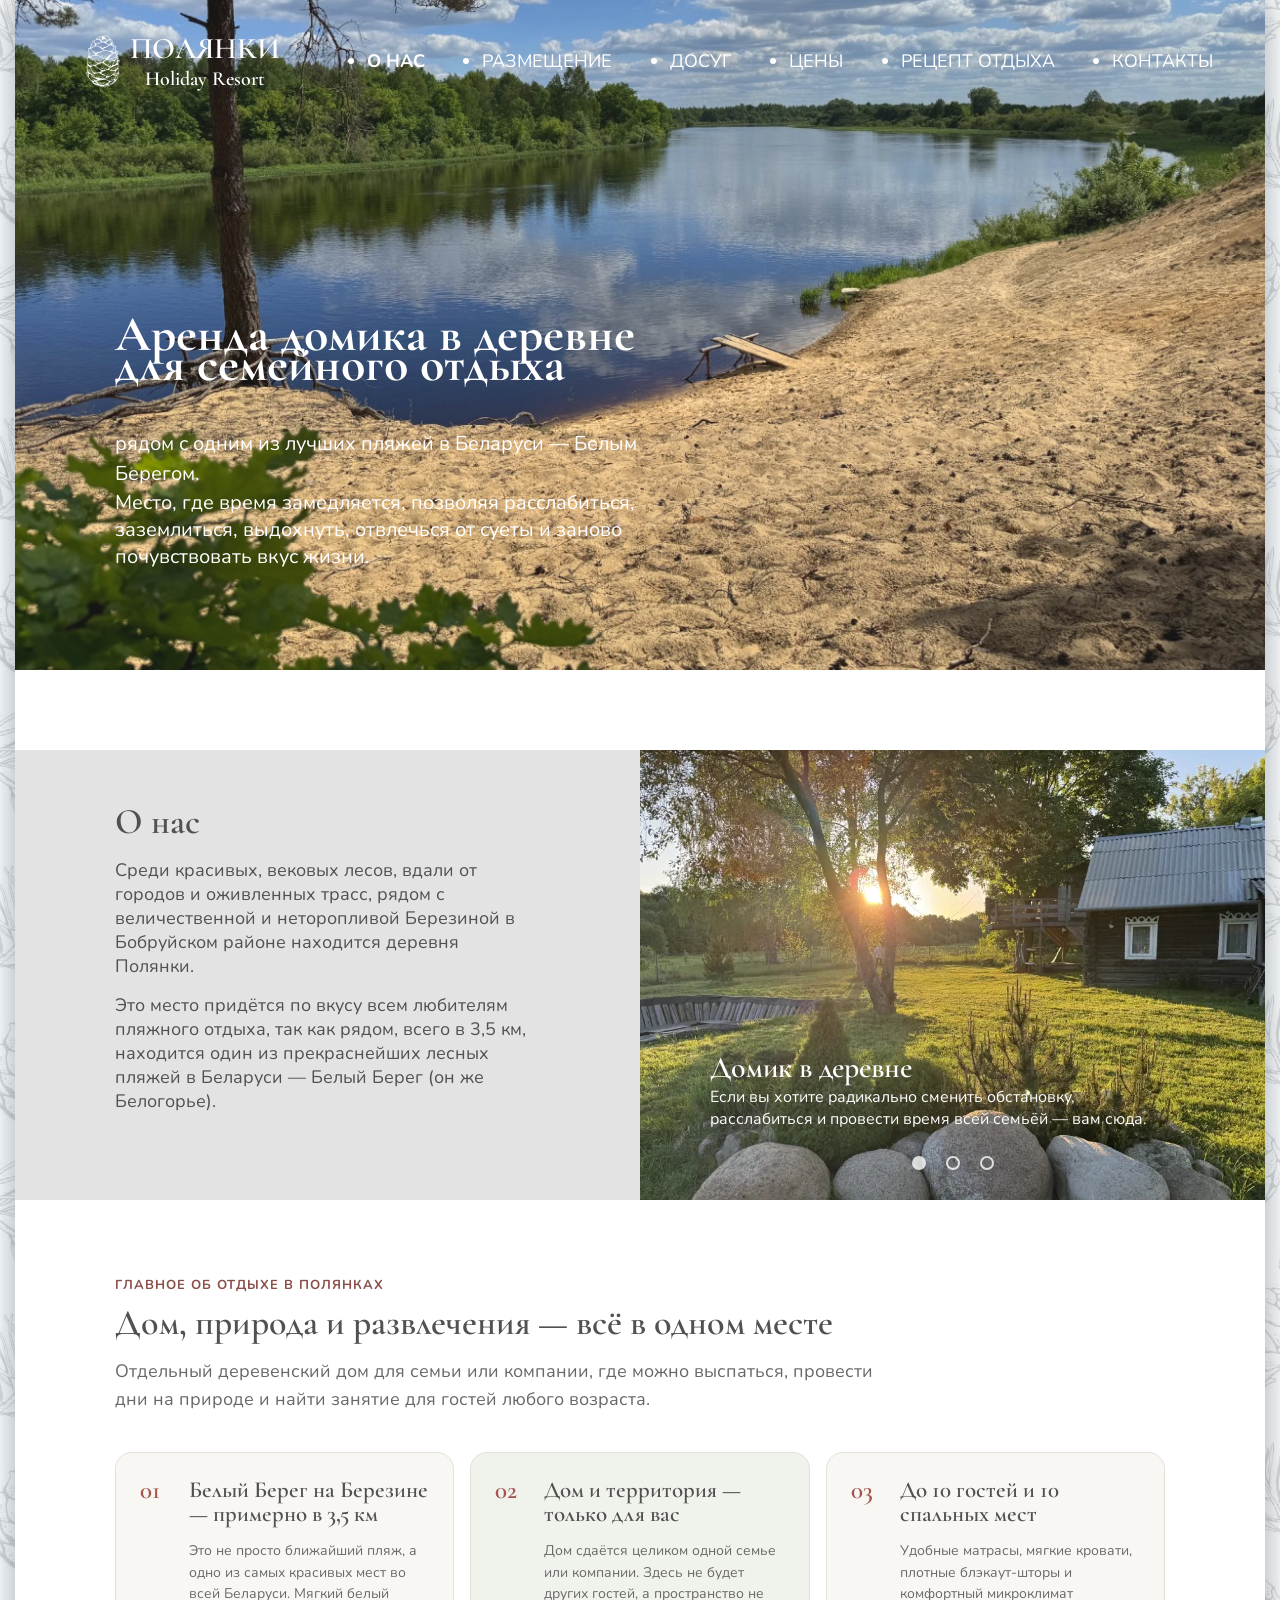
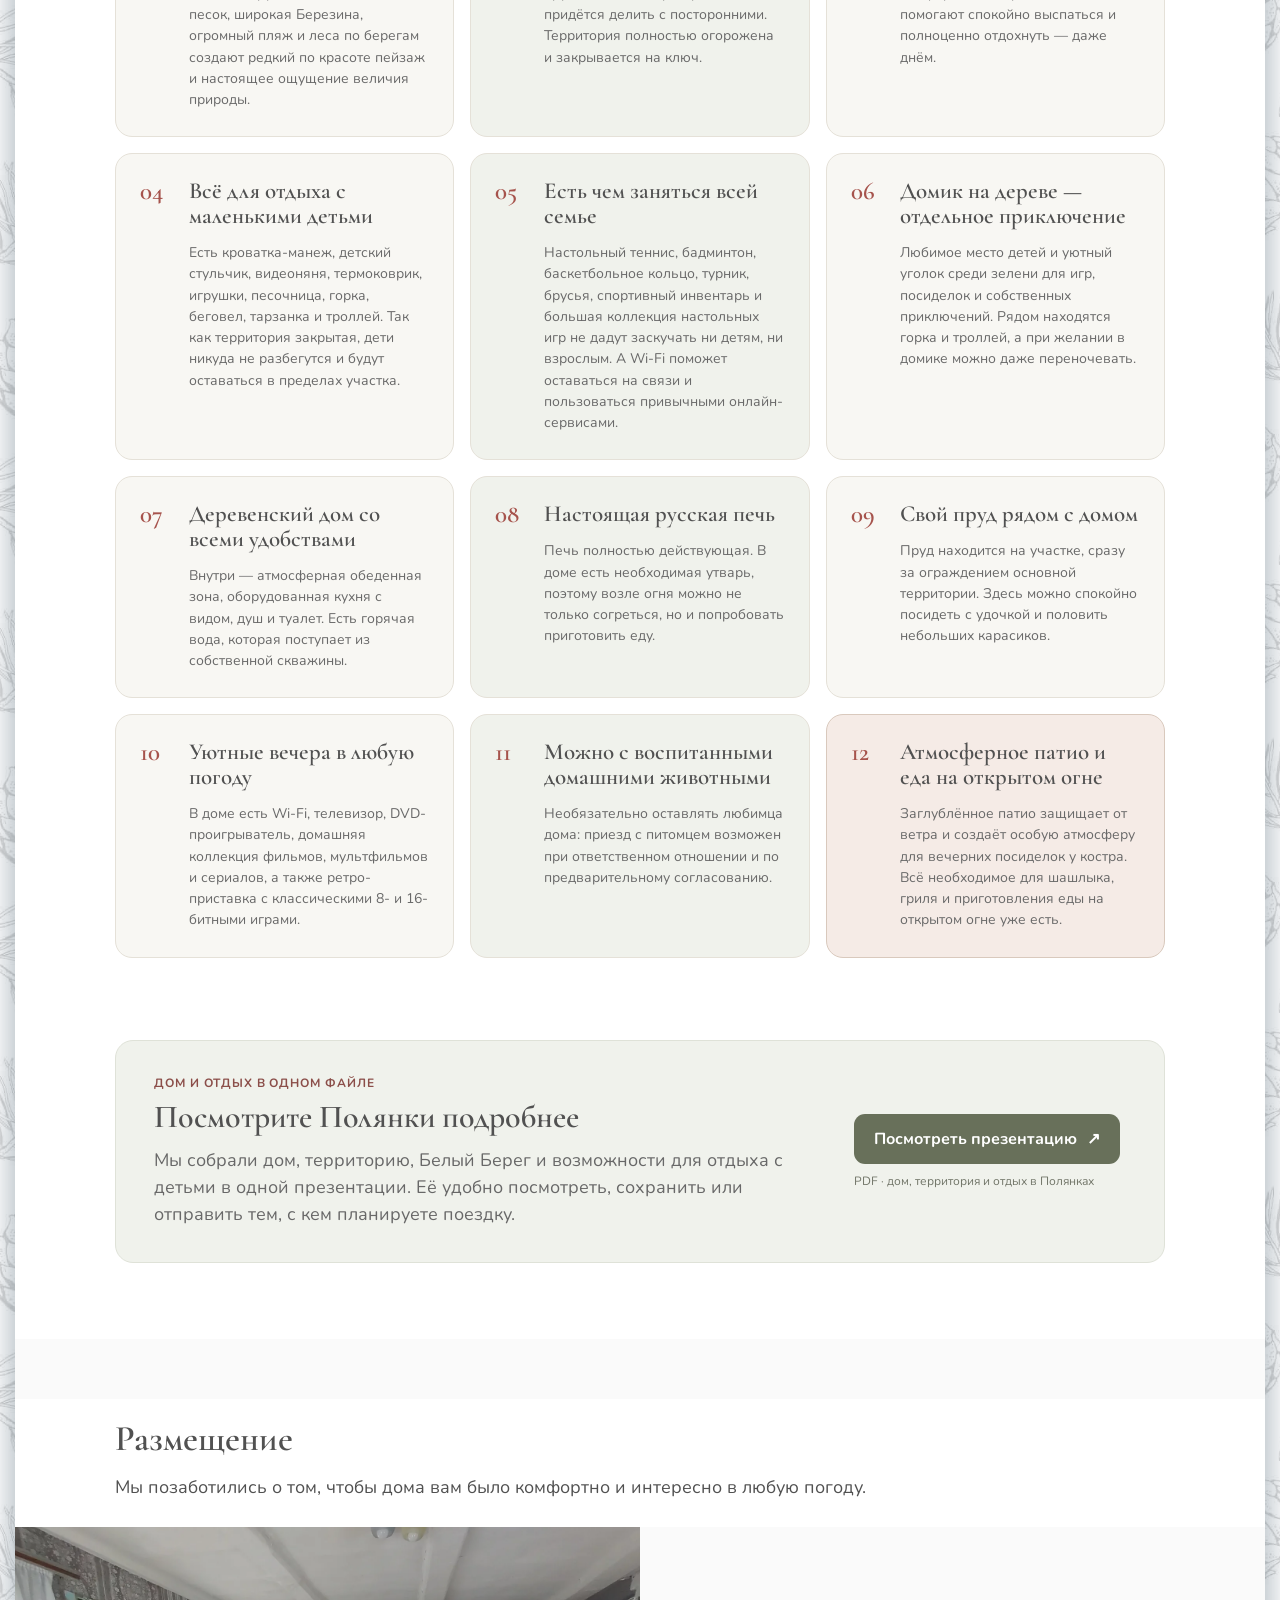
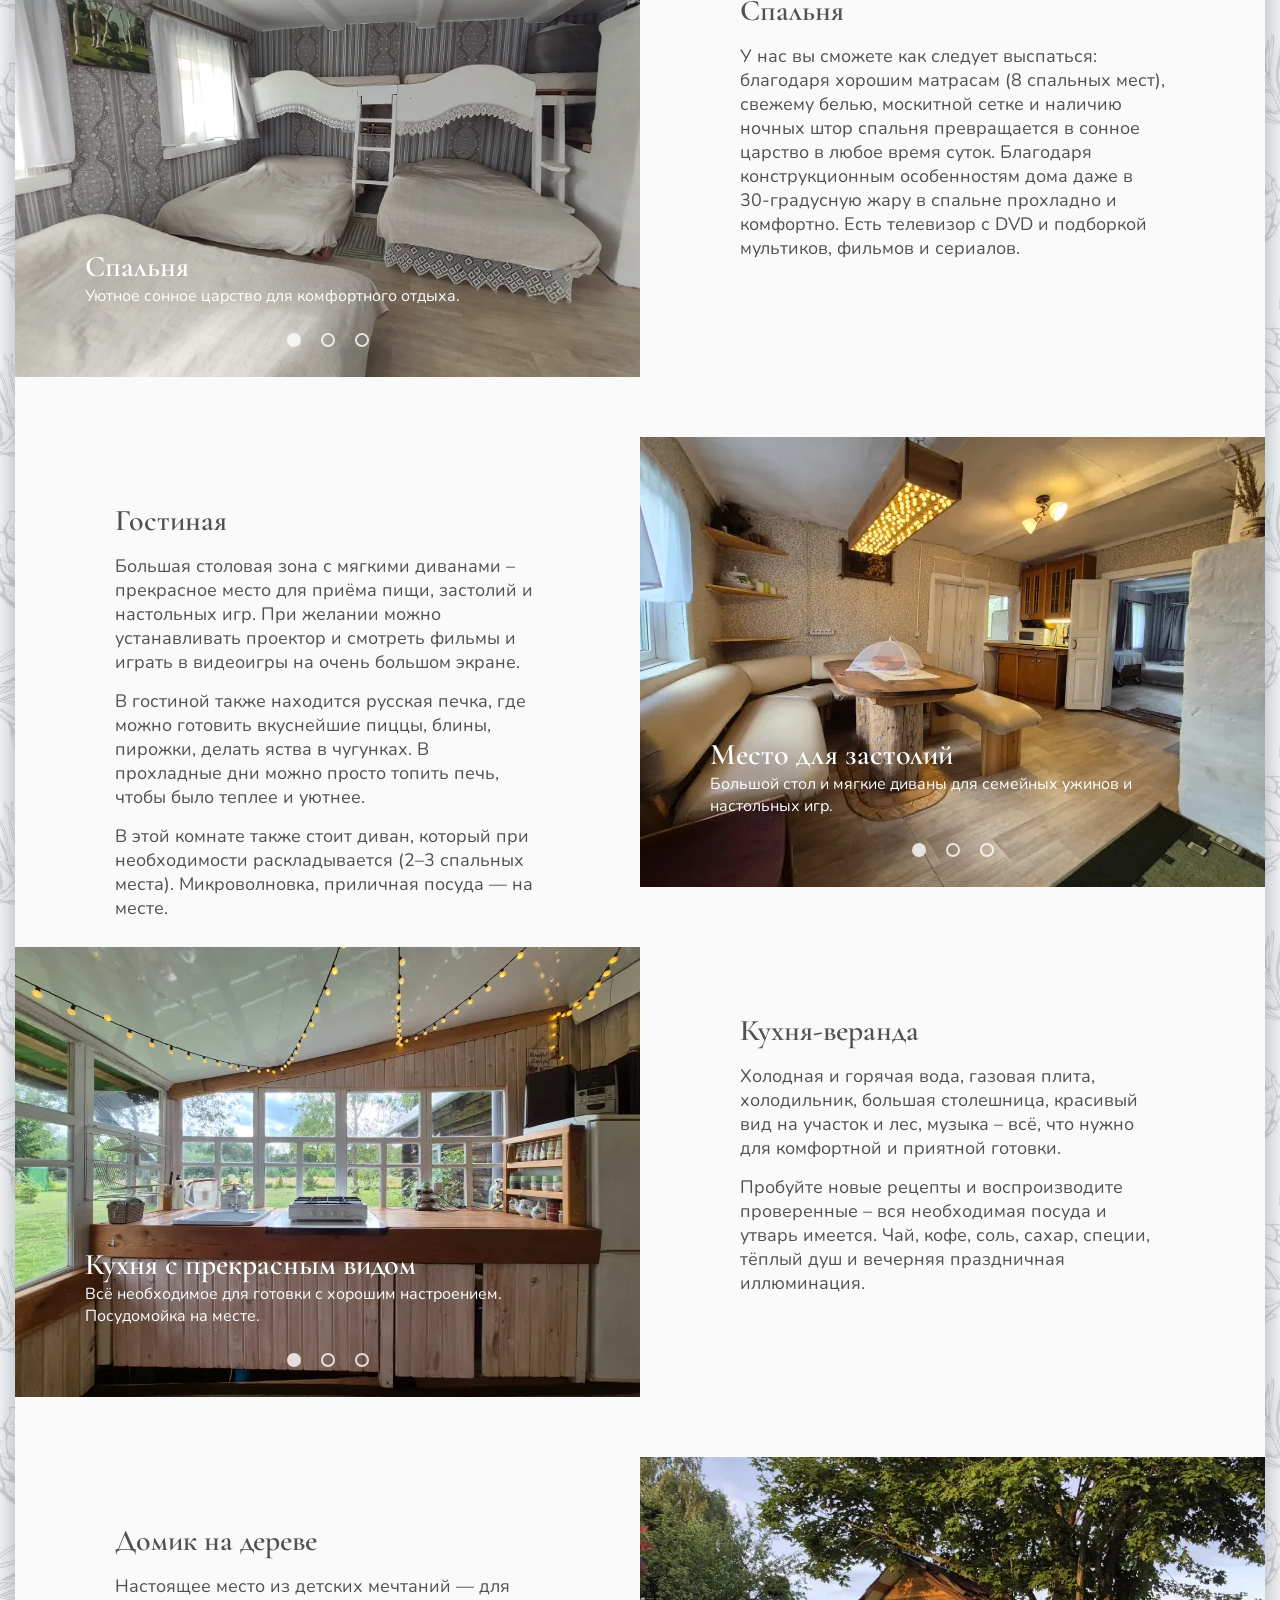
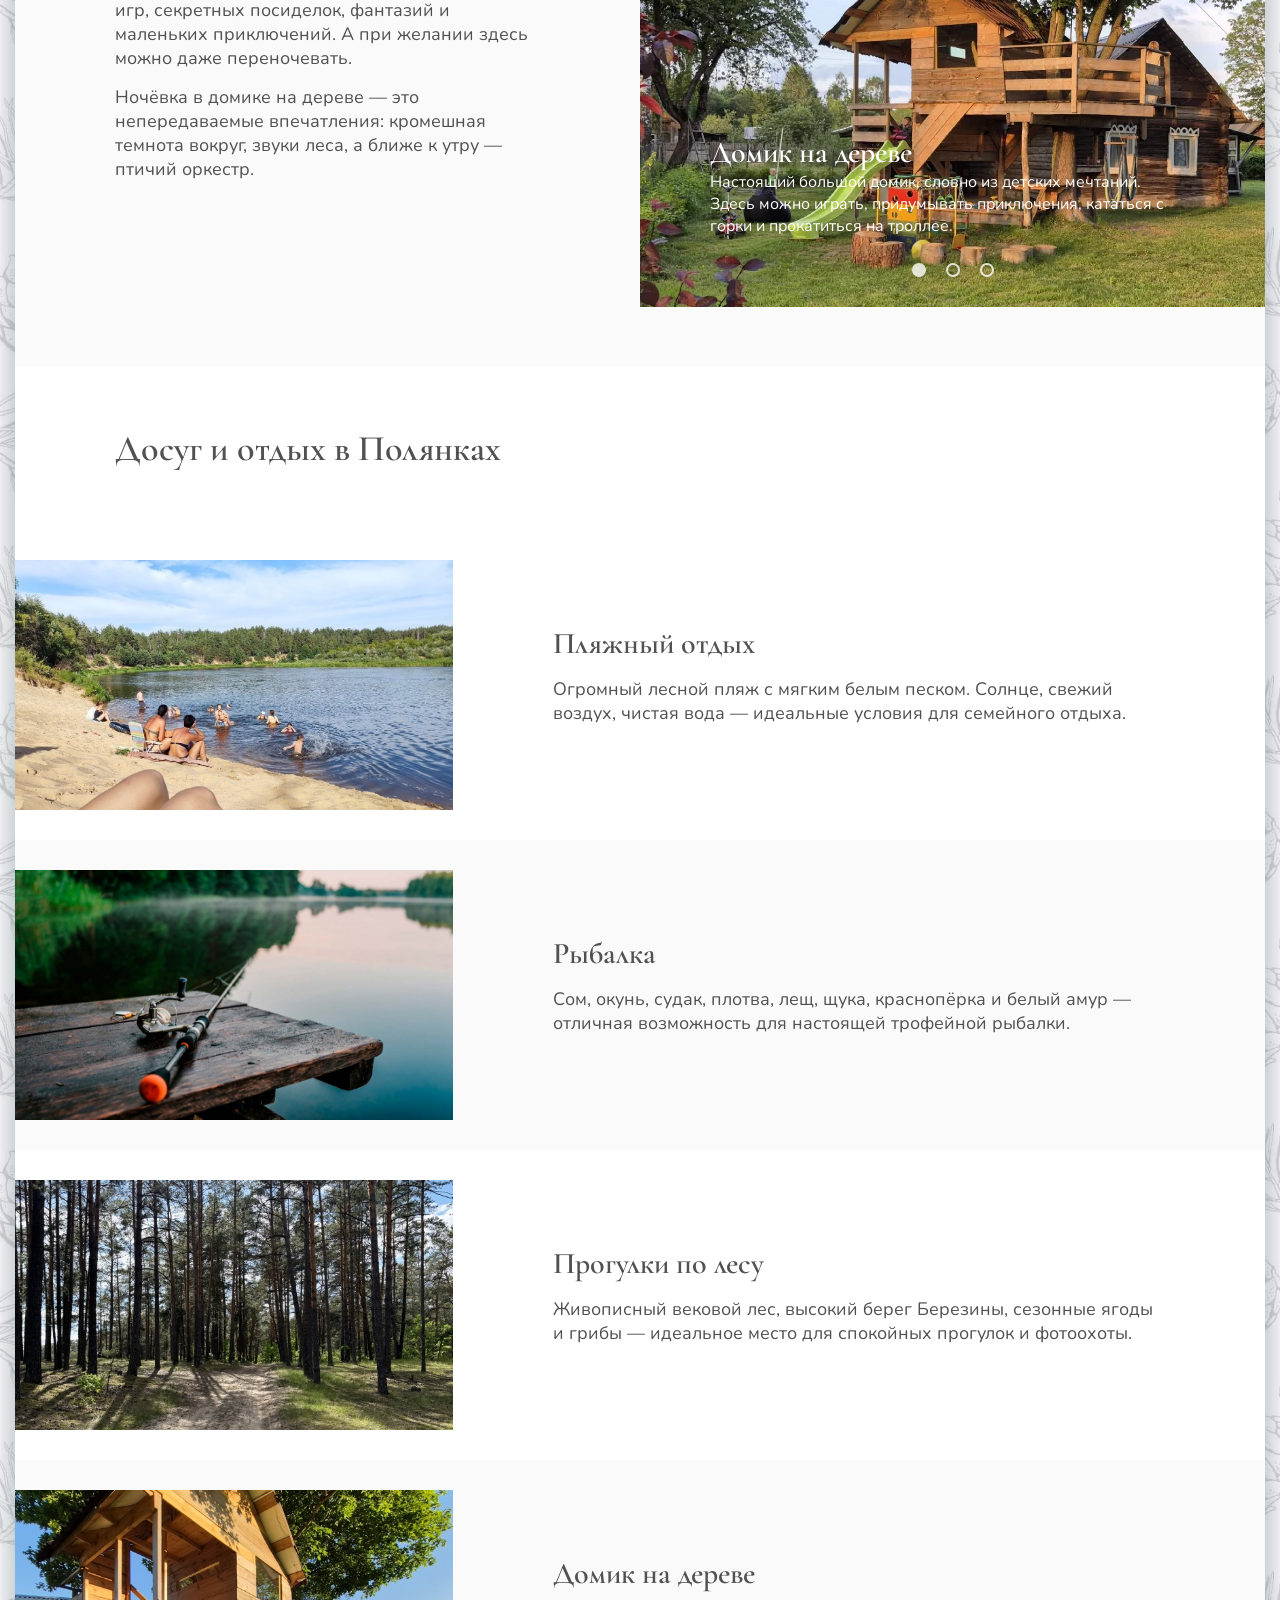
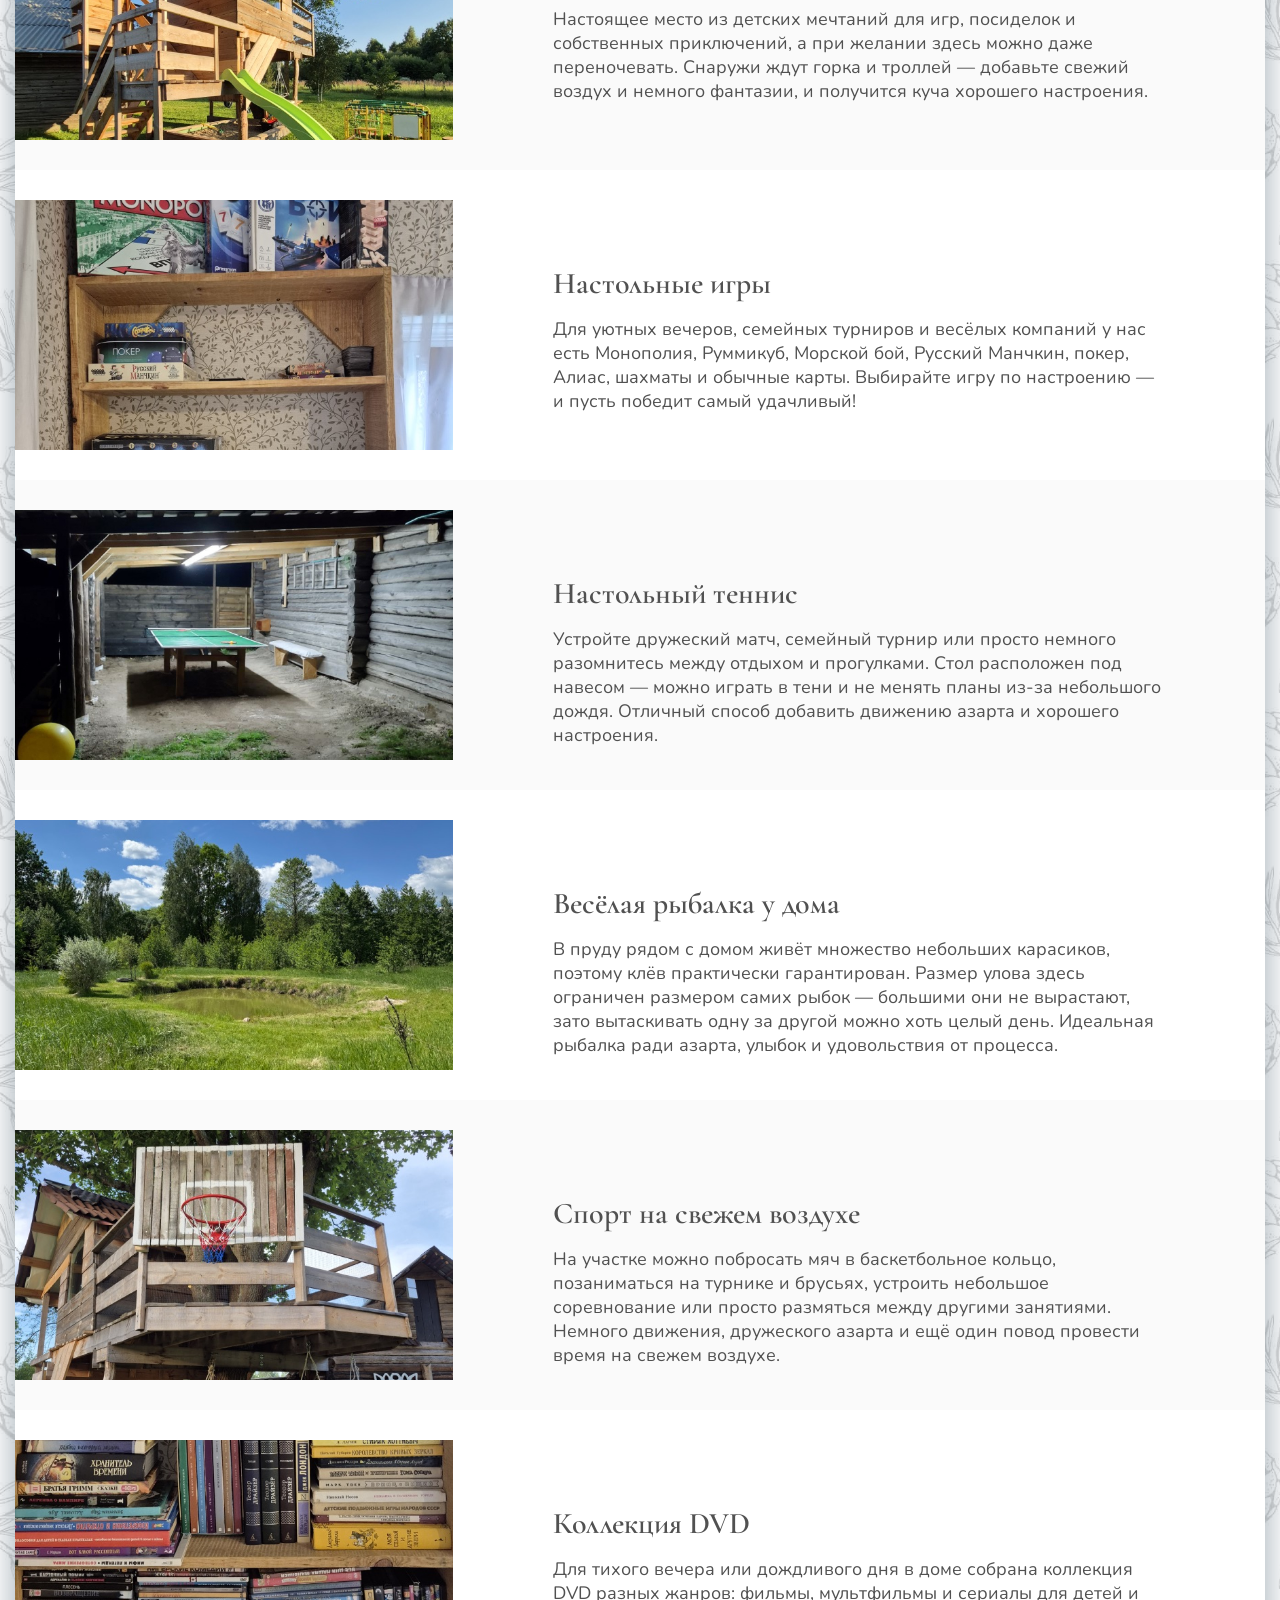
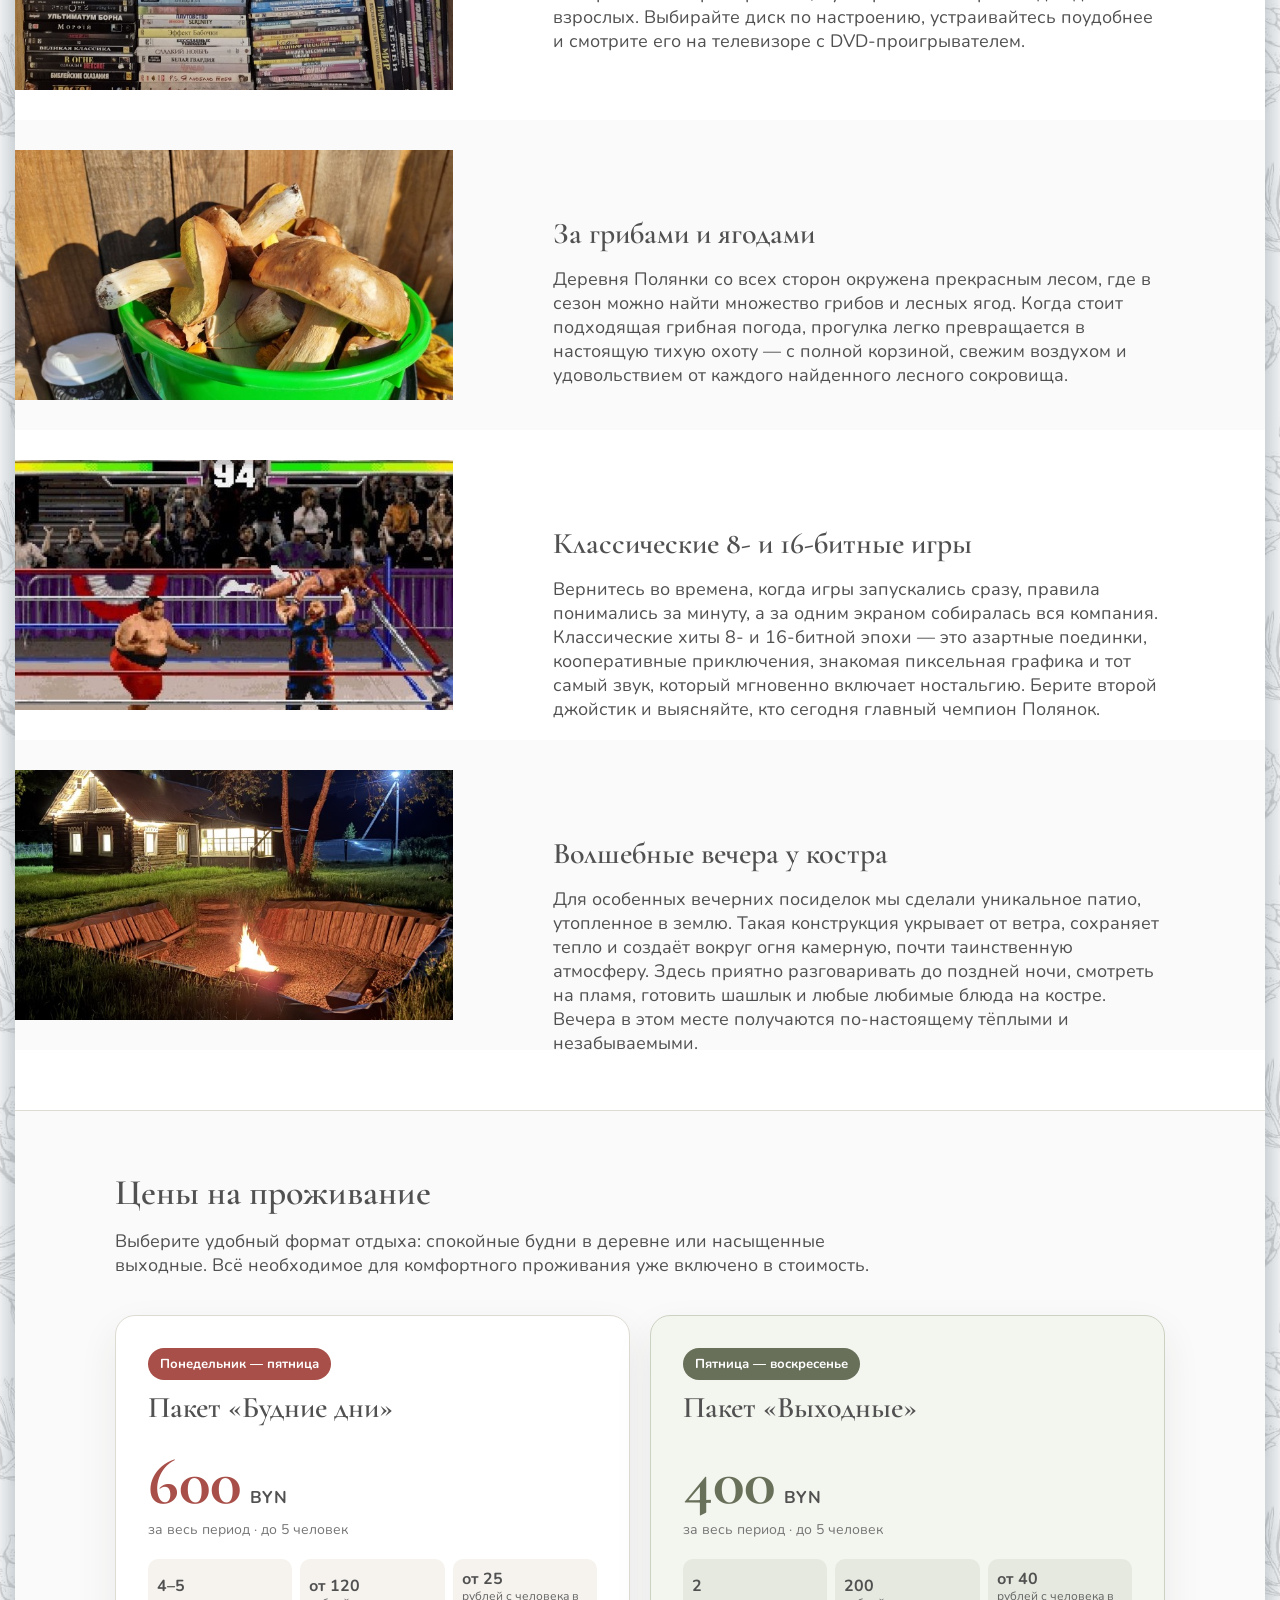
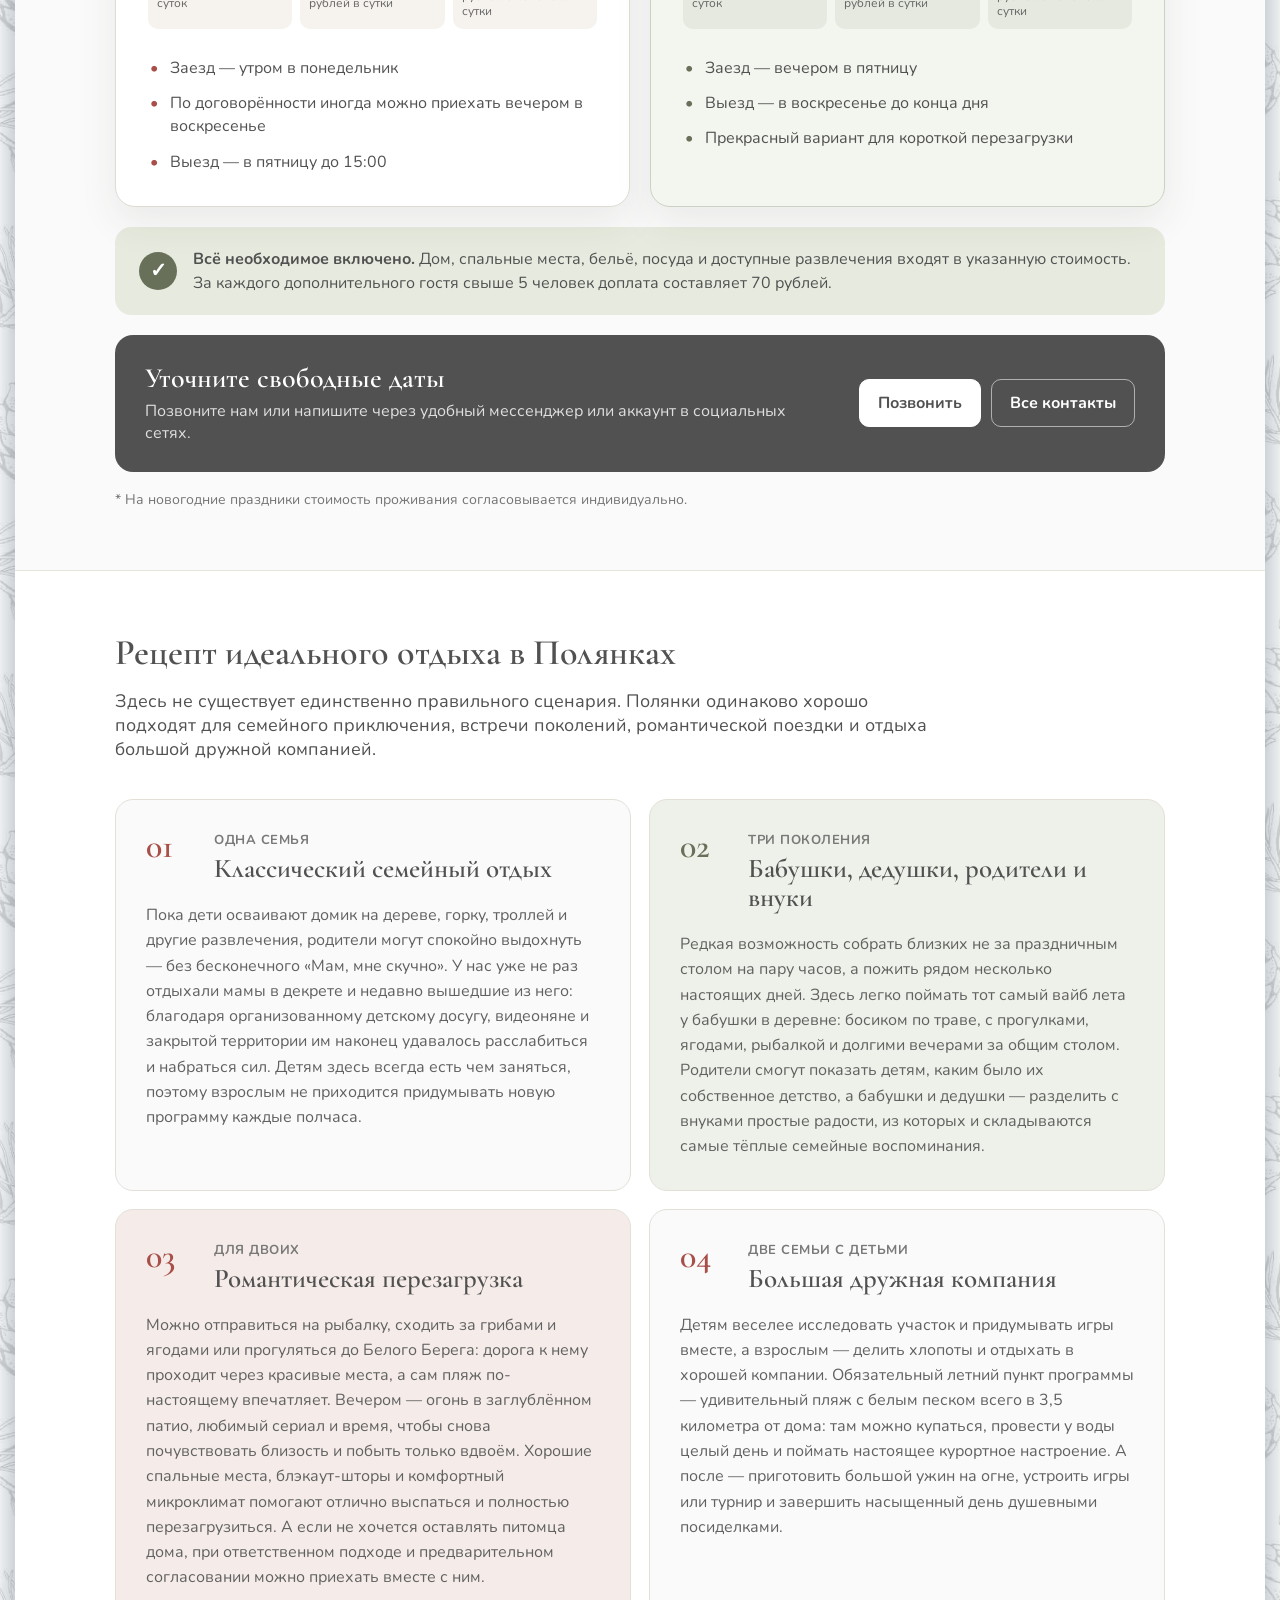
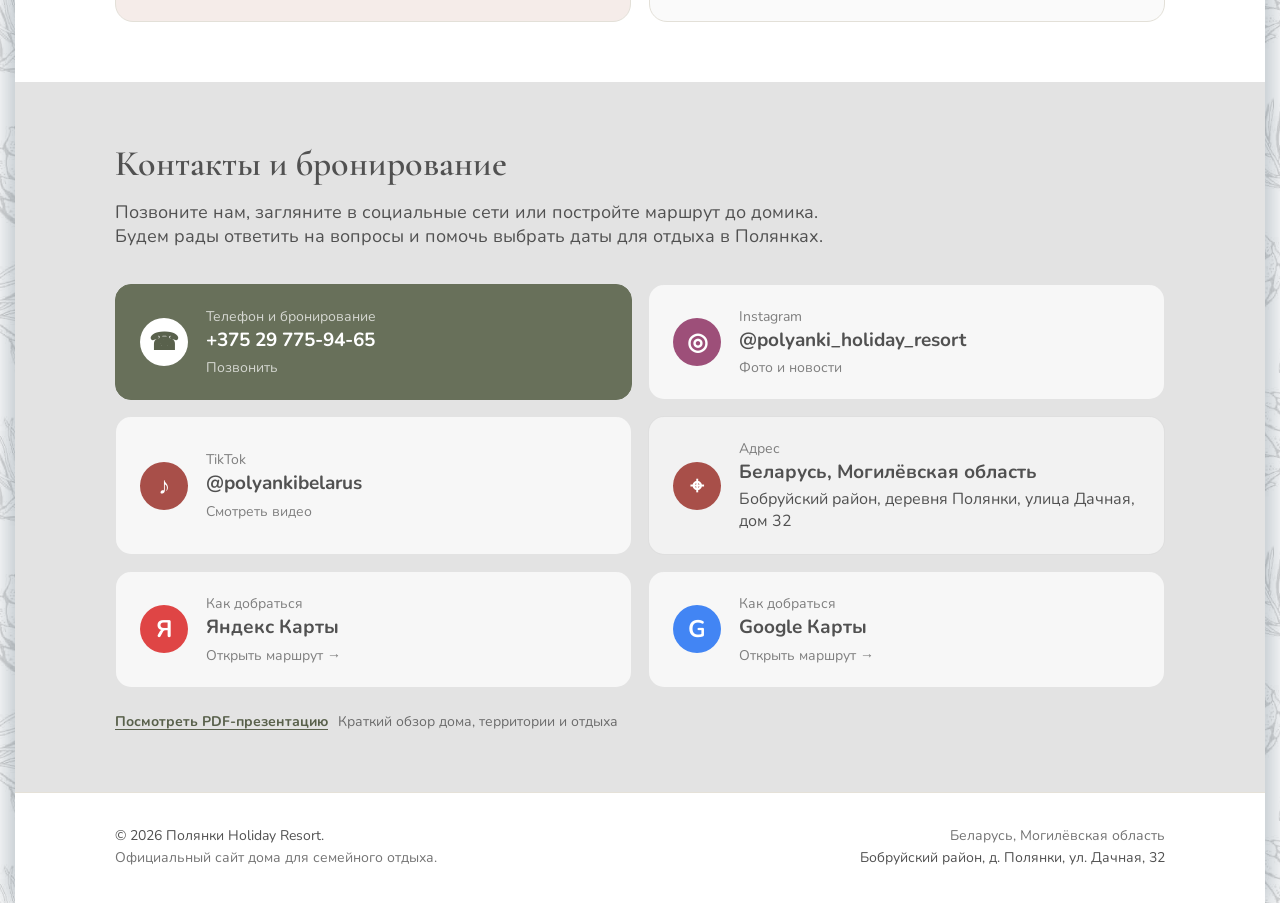
==== commit 247511b0: "a llms files pdf presentation" ====
--- a/index.html
+++ b/index.html
@@ -29,6 +29,10 @@
 
     <!-- Канонический адрес страницы -->
     <link rel="canonical" href="https://polyanki.by/">
+
+    <!-- Текстовые версии страницы для языковых моделей и других автоматических клиентов -->
+    <link rel="alternate" type="text/markdown" href="https://polyanki.by/index.html.md">
+    <link rel="describedby" href="https://polyanki.by/llms.txt">
 
     <!-- Основное SEO-изображение страницы -->
     <link rel="image_src" href="https://polyanki.by/img/about_us_3.webp">
@@ -160,13 +164,13 @@
               "@type": "LocationFeatureSpecification",
               "name": "beachAccess",
               "value": true,
-              "description": "Общественный пляж Белый Берег на реке Березине находится примерно в 3,5 км от дома. Белый песок, широкая река и лес по берегам создают необычный для Беларуси пейзаж."
+              "description": "Пляж Белый Берег на реке Березине находится примерно в 3,5 км от дома. Это одно из самых красивых мест во всей Беларуси: мягкий белый песок, широкая река, огромный пляж и леса по берегам создают редкий по красоте пейзаж и настоящее ощущение величия природы."
             },
             {
               "@type": "LocationFeatureSpecification",
               "name": "childFriendly",
               "value": true,
-              "description": "Дом и территория подходят для семейного отдыха с детьми. Периметр основной территории можно закрыть."
+              "description": "Дом и территория подходят для семейного отдыха с детьми. Территория полностью огорожена и закрывается на ключ, поэтому дети не разбегутся за пределы участка."
             },
             {
               "@type": "LocationFeatureSpecification",
@@ -220,7 +224,7 @@
               "@type": "LocationFeatureSpecification",
               "name": "Приватная аренда дома и территории",
               "value": true,
-              "description": "Дом и территория сдаются целиком только одной семье или компании, без других гостей и общих зон с посторонними."
+              "description": "Дом и территория сдаются целиком только одной семье или компании, без других гостей и общих зон с посторонними. Территория полностью огорожена и закрывается на ключ."
             },
             {
               "@type": "LocationFeatureSpecification",
@@ -238,7 +242,7 @@
               "@type": "LocationFeatureSpecification",
               "name": "Семейные и спортивные развлечения",
               "value": true,
-              "description": "Настольный теннис, бадминтон, баскетбольное кольцо, спортивный инвентарь и большая коллекция настольных игр."
+              "description": "Настольный теннис, бадминтон, баскетбольное кольцо, турник, брусья, спортивный инвентарь и большая коллекция настольных игр."
             },
             {
               "@type": "LocationFeatureSpecification",
@@ -451,7 +455,7 @@
                     <span class="about-highlight-number font-carmo" aria-hidden="true">01</span>
                     <div>
                         <h3 class="font-carmo">Белый Берег на Березине — примерно в 3,5 км</h3>
-                        <p class="font-nunito">Это не просто ближайший пляж, а одно из самых красивых мест в окрестностях. Белый песок, широкая река и лес по берегам создают пейзаж, необычный даже для Беларуси.</p>
+                        <p class="font-nunito">Это не просто ближайший пляж, а одно из самых красивых мест во всей Беларуси. Мягкий белый песок, широкая Березина, огромный пляж и леса по берегам создают редкий по красоте пейзаж и настоящее ощущение величия природы.</p>
                     </div>
                 </li>
 
@@ -459,7 +463,7 @@
                     <span class="about-highlight-number font-carmo" aria-hidden="true">02</span>
                     <div>
                         <h3 class="font-carmo">Дом и территория — только для вас</h3>
-                        <p class="font-nunito">Дом сдаётся целиком одной семье или компании. Здесь не будет других гостей, а пространство не придётся делить с посторонними.</p>
+                        <p class="font-nunito">Дом сдаётся целиком одной семье или компании. Здесь не будет других гостей, а пространство не придётся делить с посторонними. Территория полностью огорожена и закрывается на ключ.</p>
                     </div>
                 </li>
 
@@ -475,7 +479,7 @@
                     <span class="about-highlight-number font-carmo" aria-hidden="true">04</span>
                     <div>
                         <h3 class="font-carmo">Всё для отдыха с маленькими детьми</h3>
-                        <p class="font-nunito">Есть кроватка-манеж, детский стульчик, видеоняня, термоковрик, игрушки, песочница, горка, беговел, тарзанка и троллей.</p>
+                        <p class="font-nunito">Есть кроватка-манеж, детский стульчик, видеоняня, термоковрик, игрушки, песочница, горка, беговел, тарзанка и троллей. Так как территория закрытая, дети никуда не разбегутся и будут оставаться в пределах участка.</p>
                     </div>
                 </li>
 
@@ -483,7 +487,7 @@
                     <span class="about-highlight-number font-carmo" aria-hidden="true">05</span>
                     <div>
                         <h3 class="font-carmo">Есть чем заняться всей семье</h3>
-                        <p class="font-nunito">Настольный теннис, бадминтон, баскетбольное кольцо, спортивный инвентарь и большая коллекция настольных игр не дадут заскучать ни детям, ни взрослым. А Wi‑Fi поможет оставаться на связи и пользоваться привычными онлайн-сервисами.</p>
+                        <p class="font-nunito">Настольный теннис, бадминтон, баскетбольное кольцо, турник, брусья, спортивный инвентарь и большая коллекция настольных игр не дадут заскучать ни детям, ни взрослым. А Wi‑Fi поможет оставаться на связи и пользоваться привычными онлайн-сервисами.</p>
                     </div>
                 </li>
 
@@ -544,6 +548,30 @@
                 </li>
             </ul>
         </section>
+    </section>
+
+    <!-- Презентация загружается только после перехода по обычной HTML-ссылке. -->
+    <section class="presentation-cta color_black-80" aria-labelledby="presentation-title">
+        <div class="presentation-cta-inner">
+            <div class="presentation-cta-copy">
+                <span class="presentation-cta-kicker font-nunito">Дом и отдых в одном файле</span>
+                <h2 id="presentation-title" class="font-carmo f-size-36">Посмотрите Полянки подробнее</h2>
+                <p class="font-nunito f-size-18">
+                    Мы собрали дом, территорию, Белый Берег и возможности для отдыха с детьми в одной презентации.
+                    Её удобно посмотреть, сохранить или отправить тем, с кем планируете поездку.
+                </p>
+            </div>
+            <div class="presentation-cta-action font-nunito">
+                <a class="presentation-button"
+                   href="/files/arenda-doma-dlya-otdyha-s-detmi-belarus-belyi-bereg.pdf"
+                   target="_blank" rel="noopener"
+                   aria-label="Открыть PDF-презентацию дома для отдыха в Полянках">
+                    Посмотреть презентацию
+                    <span aria-hidden="true">↗</span>
+                </a>
+                <span class="presentation-cta-note">PDF · дом, территория и отдых в Полянках</span>
+            </div>
+        </div>
     </section>
 
     <!-- РАЗМЕЩЕНИЕ -->
@@ -889,7 +917,7 @@
             </div>
         </article>
 
-        <!-- Баскетбольное кольцо -->
+        <!-- Спорт на свежем воздухе -->
         <article class="row height-250 ptb-30 bg-white-gray">
             <figure class="activity-image activity-basketball width-35">
                 <img src="./img/basketball.jpg"
@@ -899,9 +927,9 @@
 
             <div class="activity-description description-block width-65">
                 <figcaption>
-                    <h3 class="font-carmo f-size-30 margin-top-15">Баскетбольное кольцо</h3>
+                    <h3 class="font-carmo f-size-30 margin-top-15">Спорт на свежем воздухе</h3>
                     <p class="font-nunito margin-top-15 f-size-18">
-                        Захватите мяч и проверьте меткость: на участке можно побросать по кольцу,
+                        На участке можно побросать мяч в баскетбольное кольцо, позаниматься на турнике и брусьях,
                         устроить небольшое соревнование или просто размяться между другими занятиями.
                         Немного движения, дружеского азарта и ещё один повод провести время на свежем воздухе.
                     </p>
@@ -1100,9 +1128,10 @@
                     </div>
                     <p class="font-nunito">
                         Пока дети осваивают домик на дереве, горку, троллей и другие развлечения, родители могут
-                        спокойно выдохнуть — без бесконечного «Мам, мне скучно». На территории всегда найдётся занятие,
-                        а периметр участка можно закрыть, чтобы дети не разбегались и оставались рядом. Взрослым остаётся
-                        отдыхать, набираться сил и проводить время вместе, не придумывая новую программу каждые полчаса.
+                        спокойно выдохнуть — без бесконечного «Мам, мне скучно». У нас уже не раз отдыхали мамы в декрете
+                        и недавно вышедшие из него: благодаря организованному детскому досугу, видеоняне и закрытой территории
+                        им наконец удавалось расслабиться и набраться сил. Детям здесь всегда есть чем заняться, поэтому
+                        взрослым не приходится придумывать новую программу каждые полчаса.
                     </p>
                 </article>
 
@@ -1236,23 +1265,29 @@
                     </span>
                 </a>
             </address>
+
+            <p class="contacts-presentation font-nunito">
+                <a href="/files/arenda-doma-dlya-otdyha-s-detmi-belarus-belyi-bereg.pdf"
+                   target="_blank" rel="noopener"
+                   aria-label="Открыть PDF-презентацию дома для отдыха в Полянках">
+                    Посмотреть PDF-презентацию
+                </a>
+                <span>Краткий обзор дома, территории и отдыха</span>
+            </p>
         </div>
     </section>
 </main>
 
-<footer>
-    <div class="row color_black-80 padding-top-30 padding-bottom-30">
-        <div class="width-60">
-            <p class="font-nunito f-size-14">
-                © <span id="currentYear"></span> Полянки Holiday Resort. Аренда домика для семейного отдыха
-                в деревне Полянки, Бобруйский район, Беларусь.
-            </p>
-        </div>
-        <div class="width-40">
-            <address class="font-nunito f-size-14">
-                Беларусь, Могилёвская область, Бобруйский район, деревня Полянки, улица Дачная, дом 32
-            </address>
-        </div>
+<footer class="site-footer">
+    <div class="site-footer-inner color_black-80 font-nunito">
+        <p class="site-footer-summary">
+            <span>© <span id="currentYear"></span> Полянки Holiday Resort.</span>
+            <span>Официальный сайт дома для семейного отдыха.</span>
+        </p>
+        <address class="site-footer-address">
+            <span>Беларусь, Могилёвская область</span>
+            <span>Бобруйский район, д. Полянки, ул. Дачная, 32</span>
+        </address>
     </div>
 </footer>
 
--- a/styles.css
+++ b/styles.css
@@ -347,7 +347,7 @@
 
 /* На широких экранах заголовок размещения выравниваем по основному контенту. */
 #deploy > header {
-    padding: 18px 100px 0;
+    padding: 18px 100px 28px;
 }
 
 /* Краткая суть предложения в разделе «О нас» */
@@ -416,6 +416,73 @@
     color: #696969;
     font-size: 14px;
     line-height: 1.52;
+}
+
+/* Компактный переход к PDF-презентации между разделами «О нас» и «Размещение». */
+.presentation-cta {
+    padding: 0 100px 76px;
+    background: #fff;
+}
+.presentation-cta-inner {
+    padding: 34px 38px;
+    box-sizing: border-box;
+    border: 1px solid #dfe2d8;
+    border-radius: 18px;
+    background: #f0f2ec;
+    display: flex;
+    align-items: center;
+    justify-content: space-between;
+    gap: 48px;
+}
+.presentation-cta-copy { max-width: 720px; }
+.presentation-cta-kicker {
+    display: block;
+    margin-bottom: 9px;
+    color: #8b4e49;
+    font-size: 12px;
+    font-weight: 700;
+    letter-spacing: .08em;
+    text-transform: uppercase;
+}
+.presentation-cta-copy h2 { font-size: 32px; line-height: 1.08; }
+.presentation-cta-copy p {
+    margin-top: 13px;
+    color: #686868;
+    line-height: 1.5;
+}
+.presentation-cta-action {
+    min-width: 272px;
+    display: flex;
+    flex-direction: column;
+    align-items: flex-start;
+    gap: 9px;
+}
+.presentation-button {
+    min-height: 50px;
+    padding: 0 20px;
+    box-sizing: border-box;
+    border-radius: 11px;
+    color: #fff;
+    background: #68705a;
+    text-decoration: none;
+    display: inline-flex;
+    align-items: center;
+    justify-content: center;
+    gap: 10px;
+    font-weight: 700;
+    transition: background-color .2s ease, transform .2s ease, box-shadow .2s ease;
+}
+.presentation-button:hover,
+.presentation-button:focus-visible {
+    color: #fff;
+    background: #59614c;
+    transform: translateY(-2px);
+    box-shadow: 0 9px 22px rgba(55, 50, 40, .14);
+}
+.presentation-cta-note {
+    color: #717568;
+    font-size: 12px;
+    line-height: 1.4;
 }
 
 .activity-image {
@@ -514,6 +581,53 @@
 }
 .contact-action { margin-top: 3px; }
 .contact-location { background: rgba(250, 250, 250, .65); }
+.contacts-presentation {
+    margin-top: 24px;
+    color: #6b6b6b;
+    font-size: 14px;
+    line-height: 1.45;
+    display: flex;
+    align-items: baseline;
+    gap: 10px;
+}
+.contacts-presentation a {
+    color: #59614c;
+    font-weight: 700;
+    text-underline-offset: 3px;
+}
+.contacts-presentation a:hover,
+.contacts-presentation a:focus-visible { color: #8b4e49; }
+
+/* Футер: две спокойные смысловые строки в каждой колонке. */
+.site-footer {
+    border-top: 1px solid #e5e1d8;
+}
+.site-footer-inner {
+    padding: 32px 100px 34px;
+    box-sizing: border-box;
+    display: grid;
+    grid-template-columns: minmax(0, 3fr) minmax(0, 2fr);
+    align-items: center;
+    gap: 48px;
+    font-size: 14px;
+    line-height: 1.55;
+}
+.site-footer-summary,
+.site-footer-address {
+    margin: 0;
+}
+.site-footer-summary > span,
+.site-footer-address > span {
+    display: block;
+}
+.site-footer-summary > span:last-child,
+.site-footer-address > span:first-child {
+    color: #747474;
+}
+.site-footer-address {
+    font-style: normal;
+    text-align: right;
+}
 
 
 
@@ -1022,6 +1136,19 @@
     .about-highlight-number { min-width: 31px; font-size: 23px; }
     .about-highlight h3 { font-size: 22px; }
     .about-highlight p { margin-top: 10px; font-size: 15px; line-height: 1.55; }
+    .presentation-cta { padding: 0 20px 48px; }
+    .presentation-cta-inner {
+        padding: 27px 23px;
+        border-radius: 15px;
+        flex-direction: column;
+        align-items: stretch;
+        gap: 24px;
+    }
+    .presentation-cta-copy h2 { font-size: 29px; }
+    .presentation-cta-copy p { font-size: 15px; line-height: 1.55; }
+    .presentation-cta-action { min-width: 0; width: 100%; }
+    .presentation-button { width: 100%; min-height: 52px; padding: 0 16px; }
+    .presentation-cta-note { padding: 0 2px; }
     .f-size-36 { font-size: 34px; line-height: 1.05; }
     .f-size-30 { font-size: 28px; line-height: 1.1; }
     .f-size-18 { font-size: 16px; line-height: 1.55; }
@@ -1097,8 +1224,19 @@
     .contact-card { min-height: 98px; padding: 18px; gap: 15px; }
     .contact-icon, .map-provider { width: 44px; height: 44px; flex-basis: 44px; font-size: 21px; }
     .contact-content strong { font-size: 17px; }
-    footer .row { padding: 28px 24px; gap: 14px; }
-    footer address { font-style: normal; }
+    .contacts-presentation { margin-top: 20px; flex-direction: column; gap: 4px; }
+    .site-footer-inner {
+        padding: 27px 24px 30px;
+        grid-template-columns: 1fr;
+        gap: 16px;
+        font-size: 13px;
+        line-height: 1.55;
+    }
+    .site-footer-address {
+        padding-top: 15px;
+        border-top: 1px solid #ece9e2;
+        text-align: left;
+    }
 }
 
 @media (max-width: 380px) {
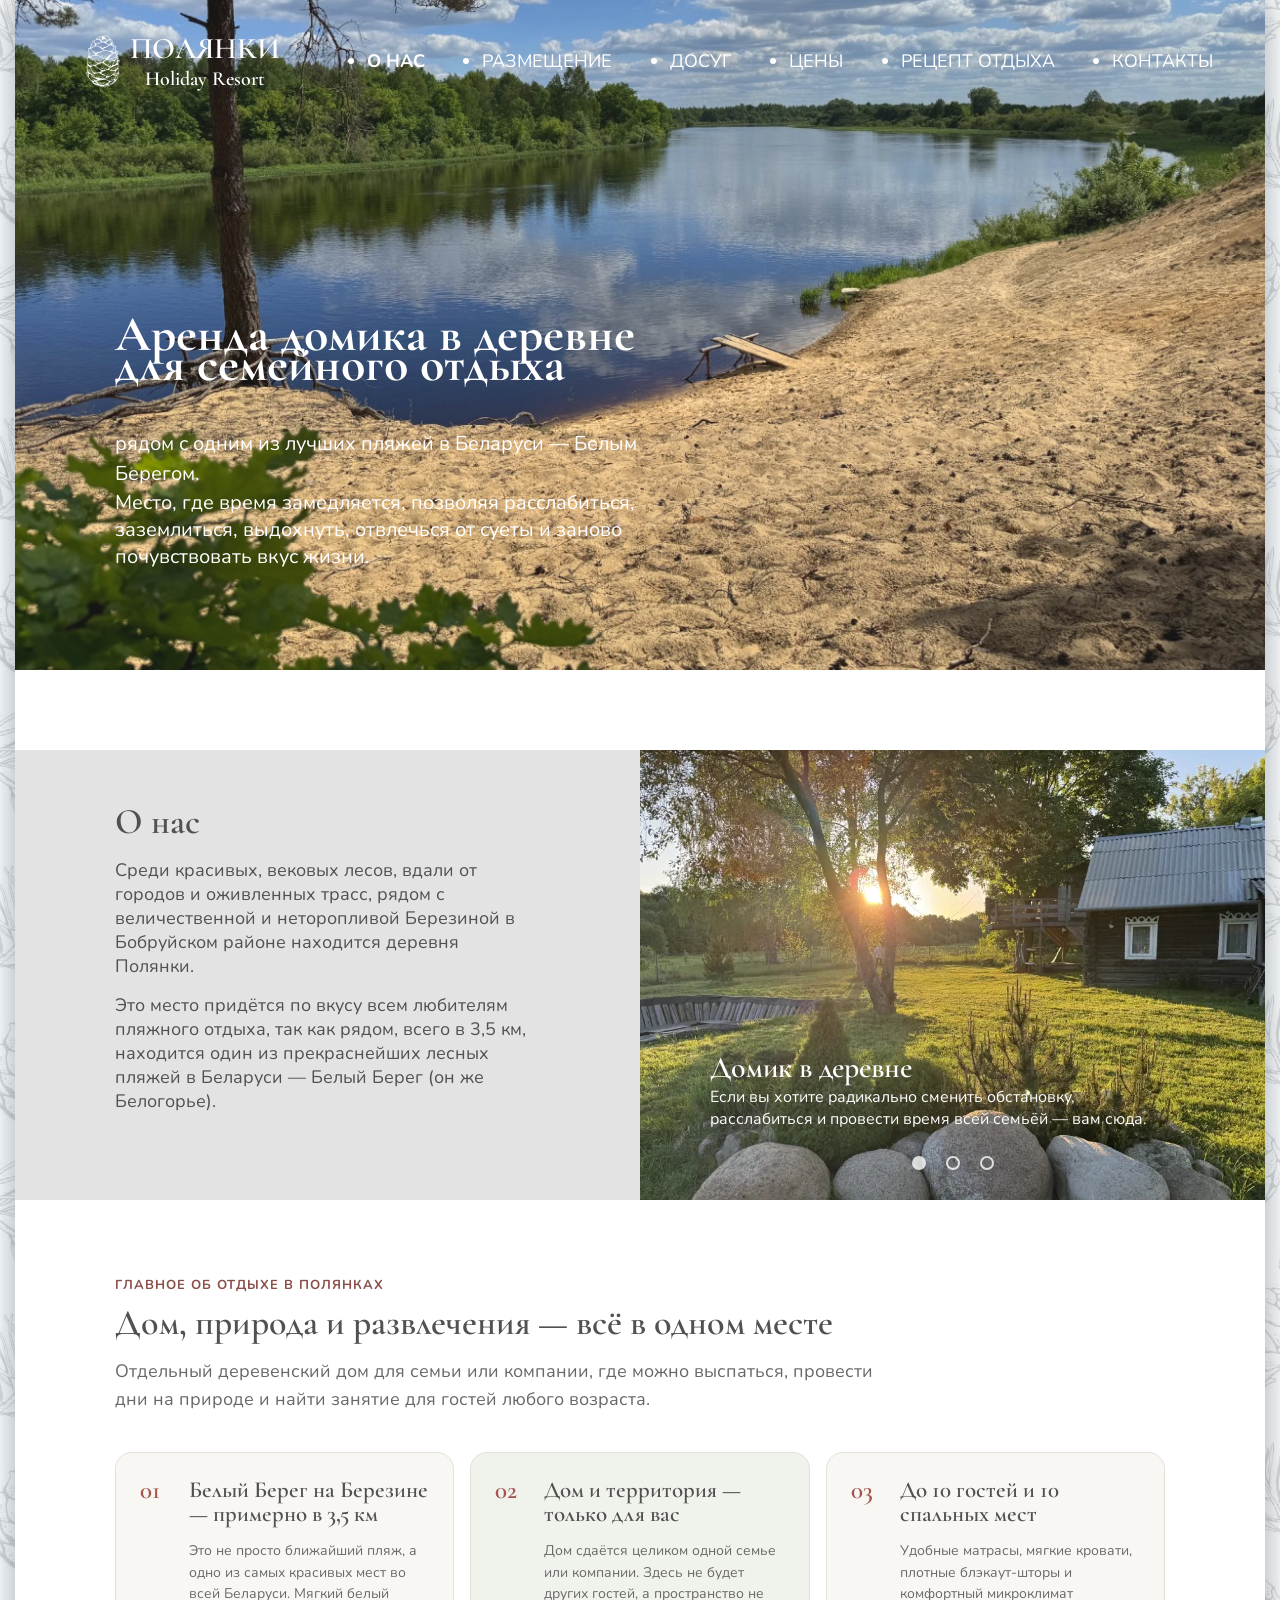
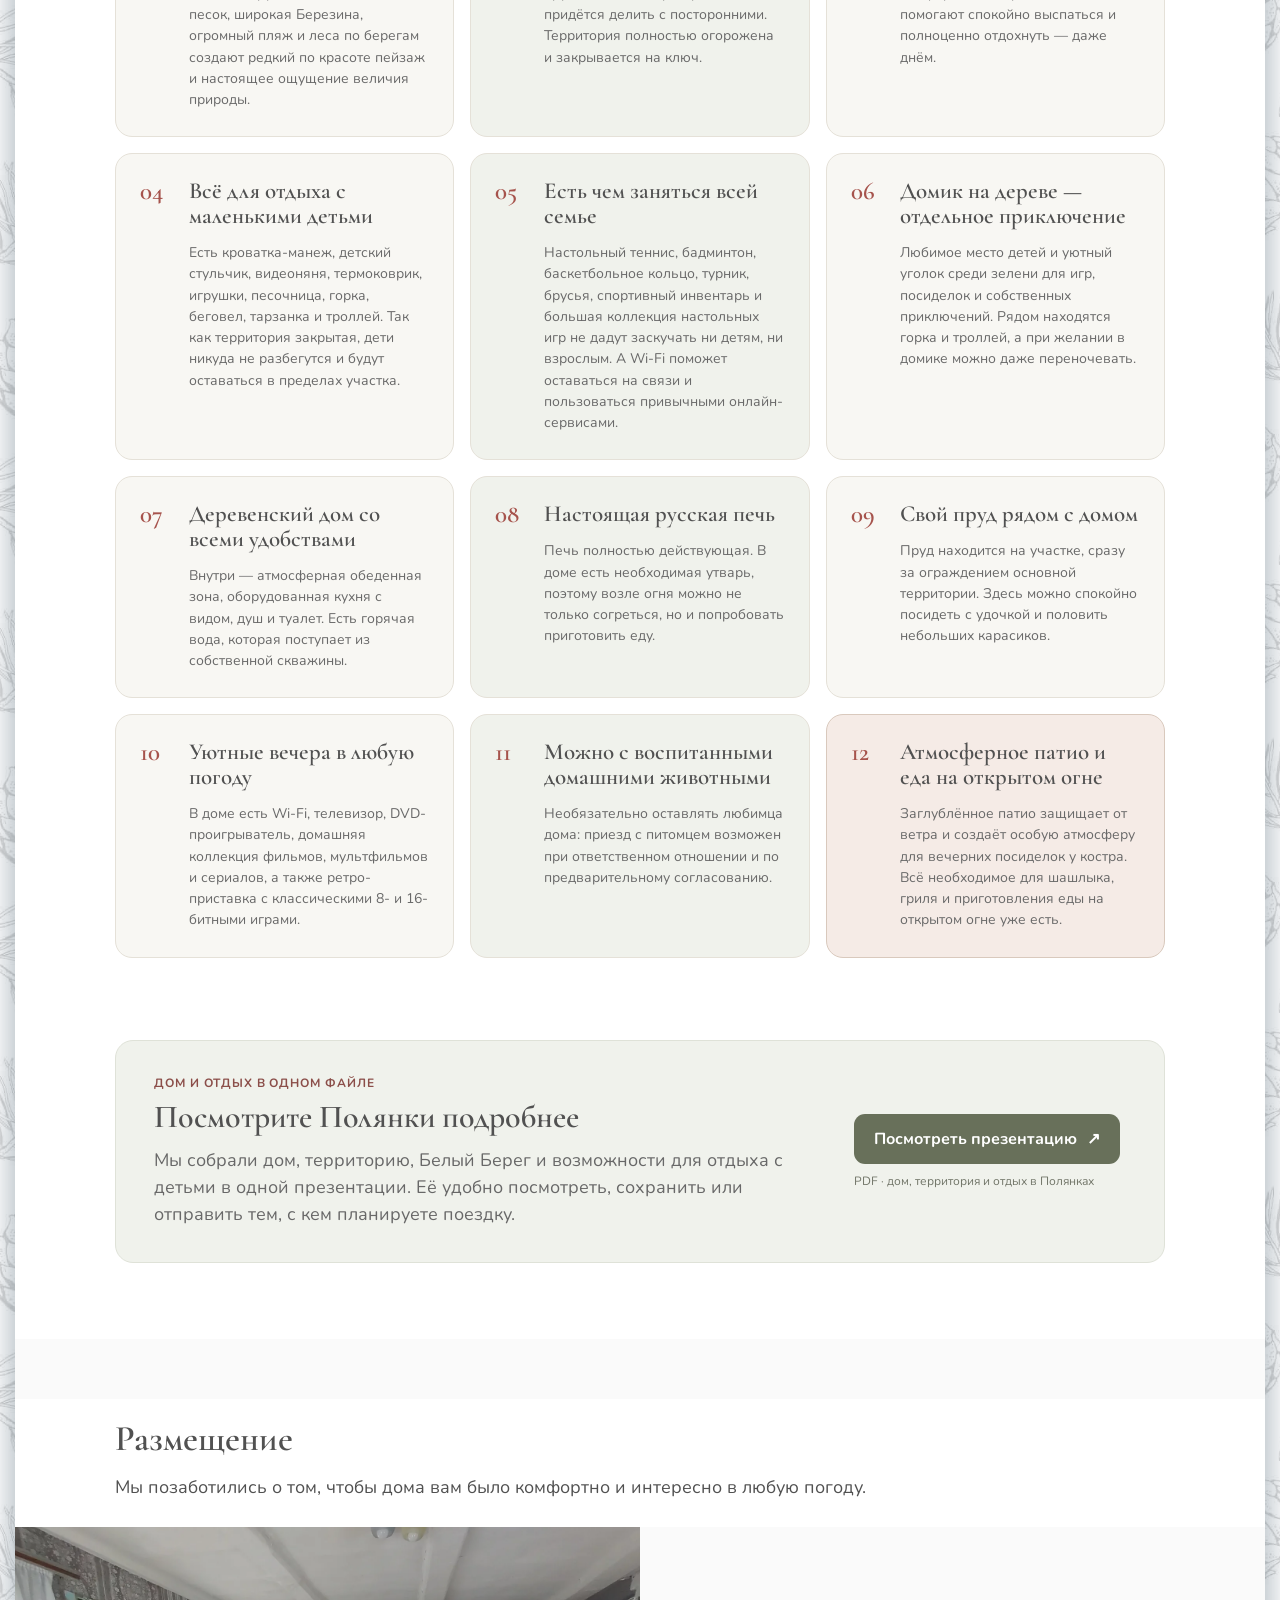
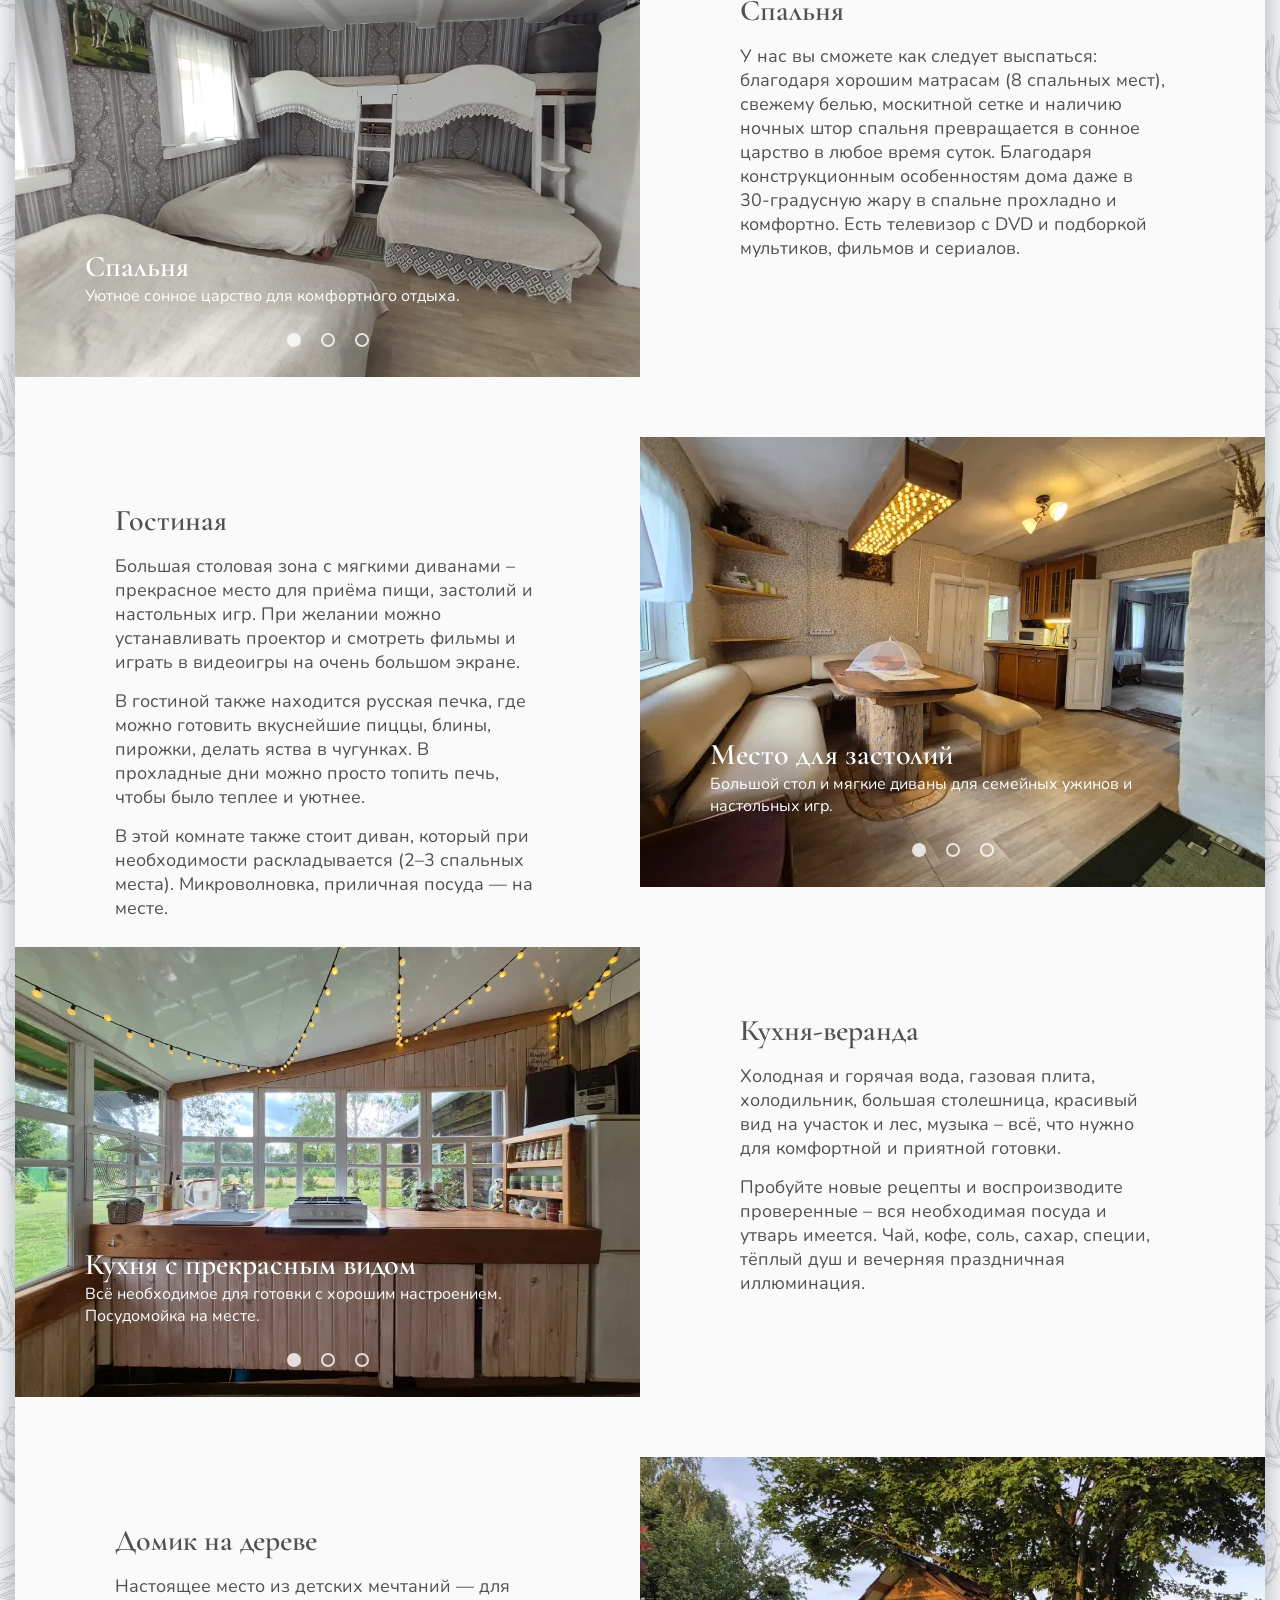
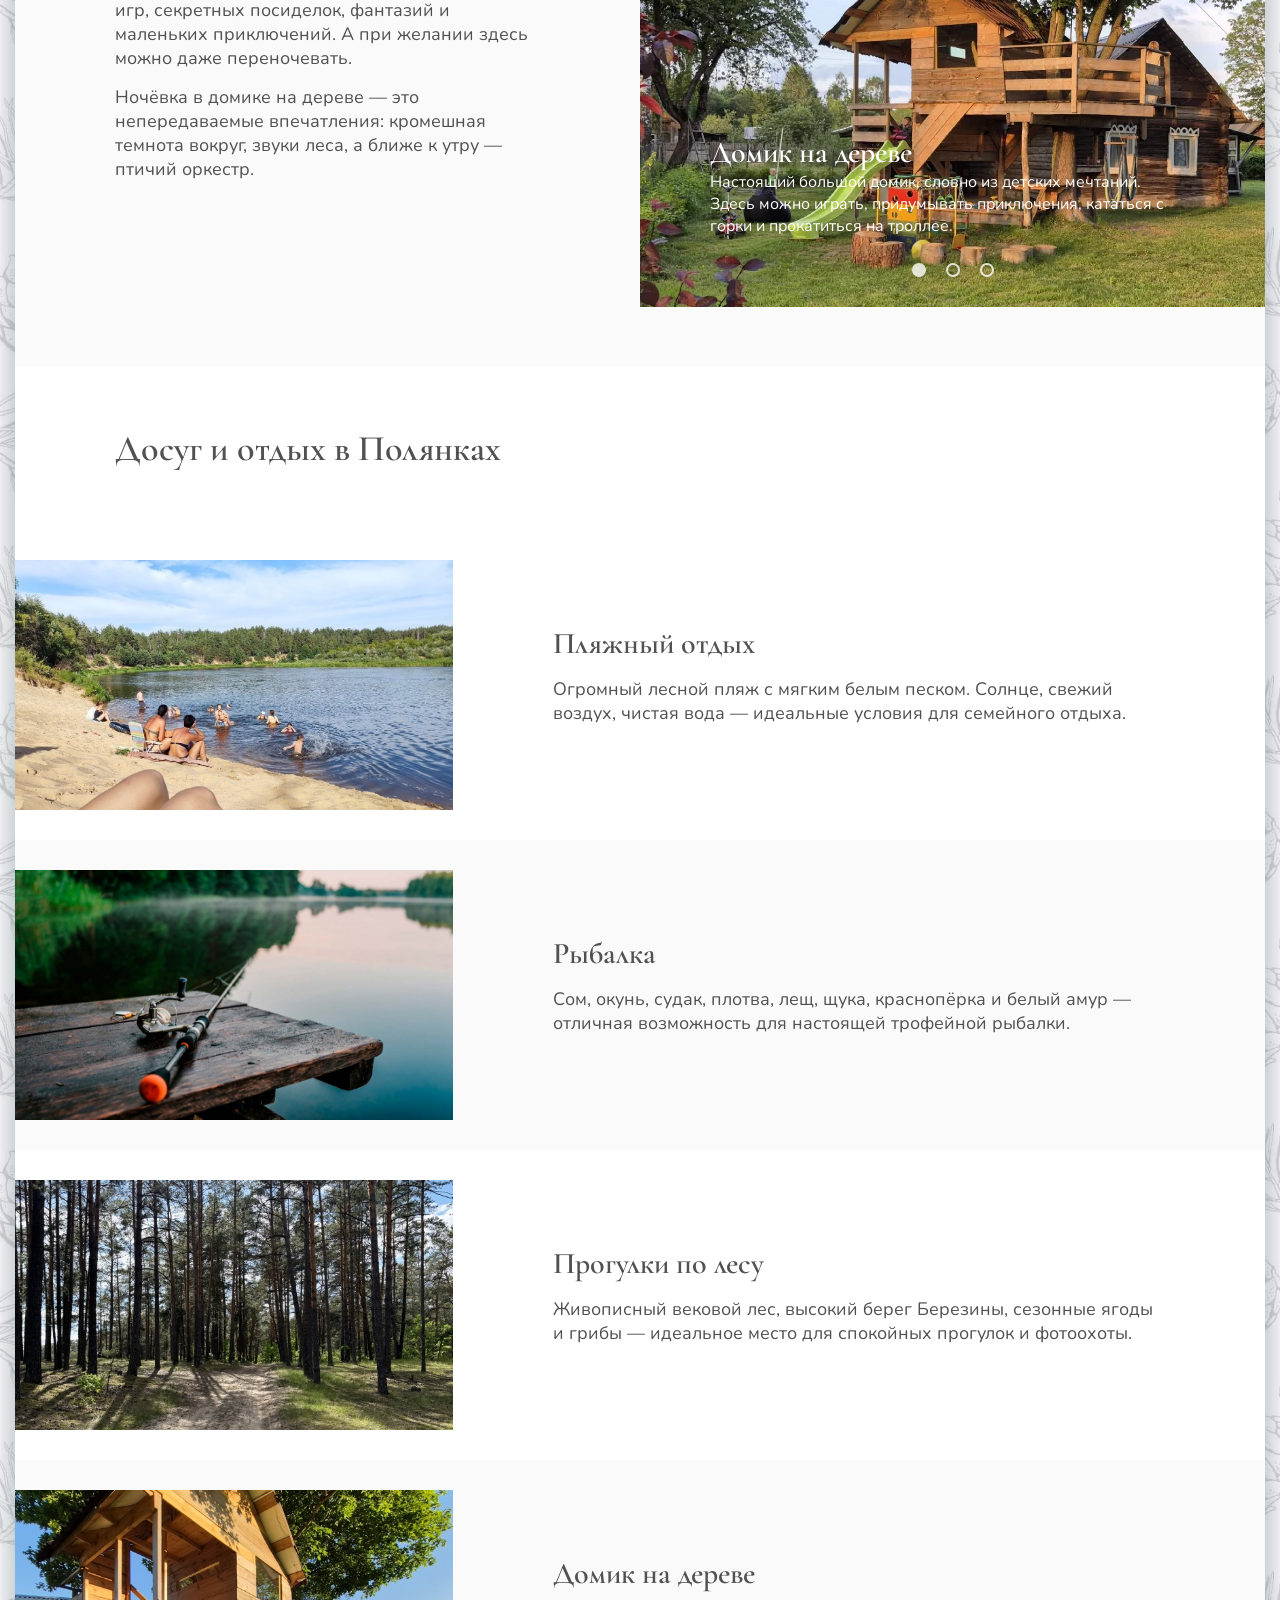
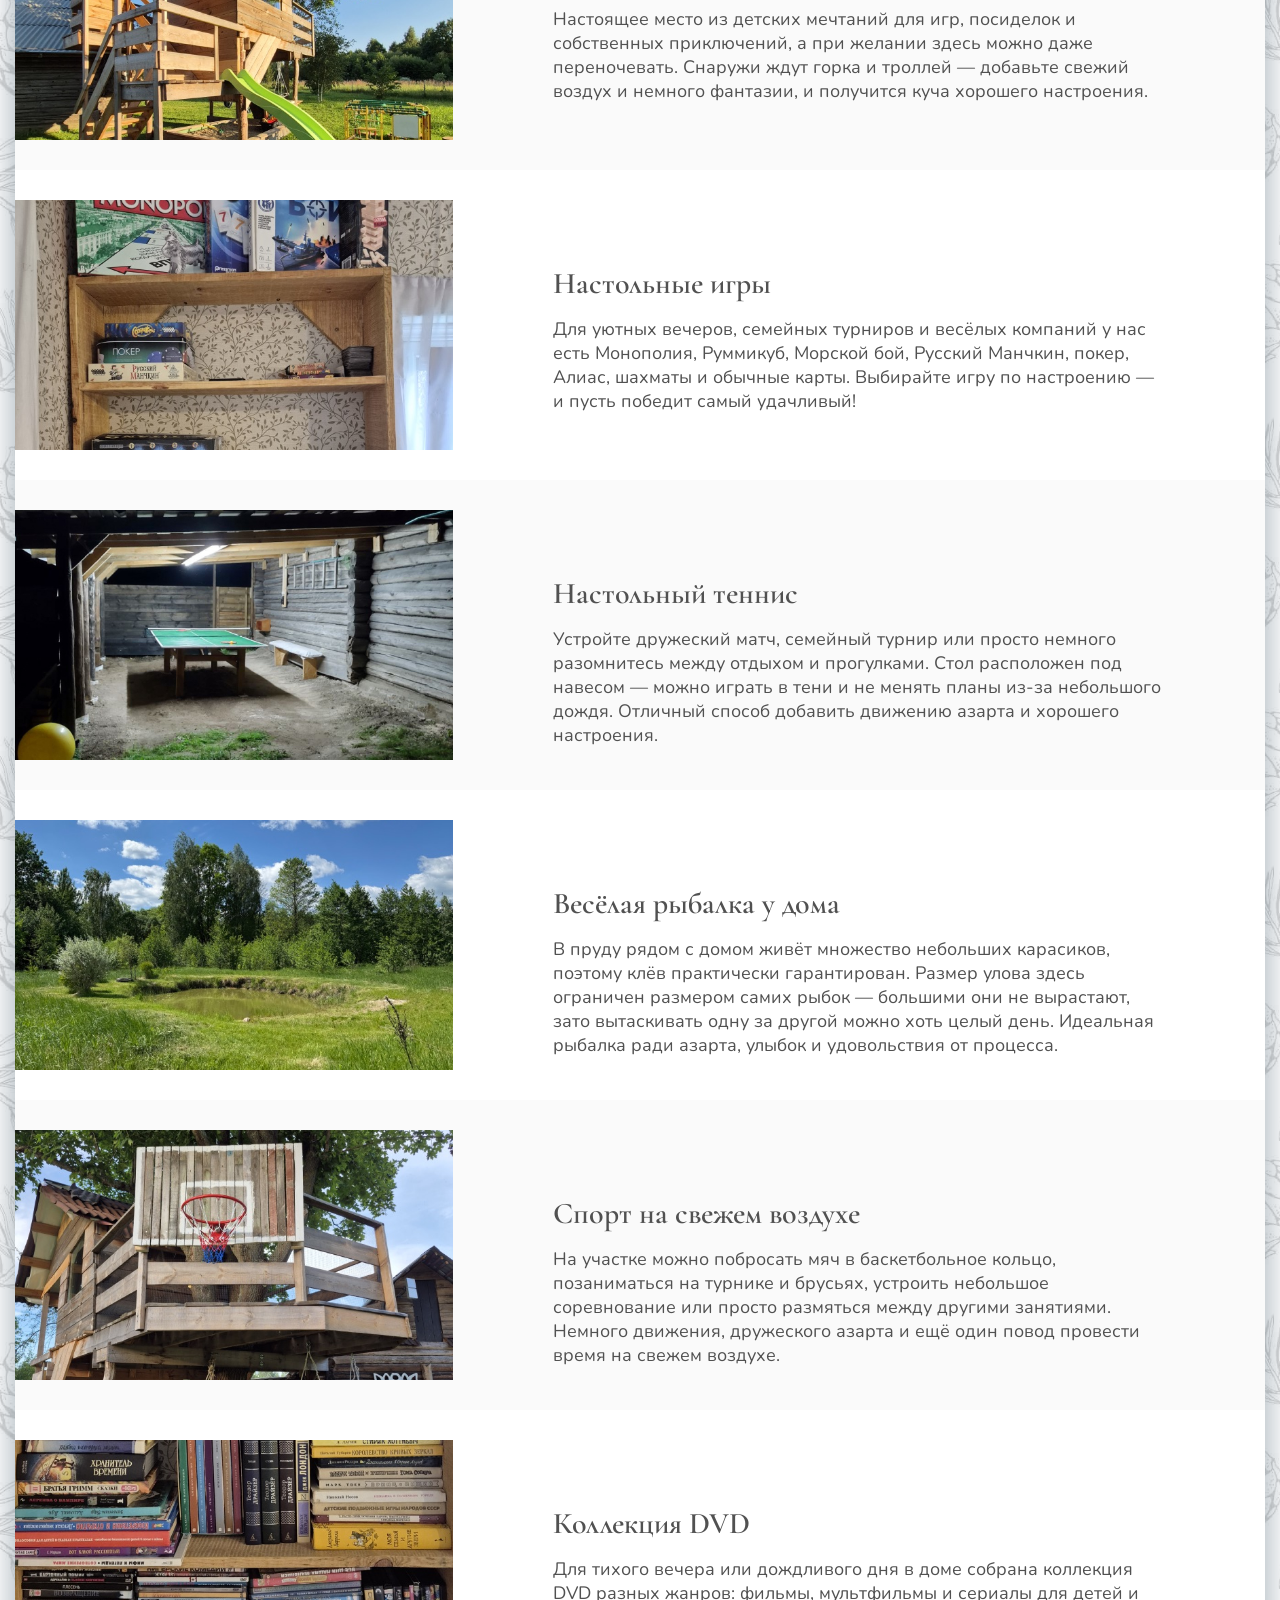
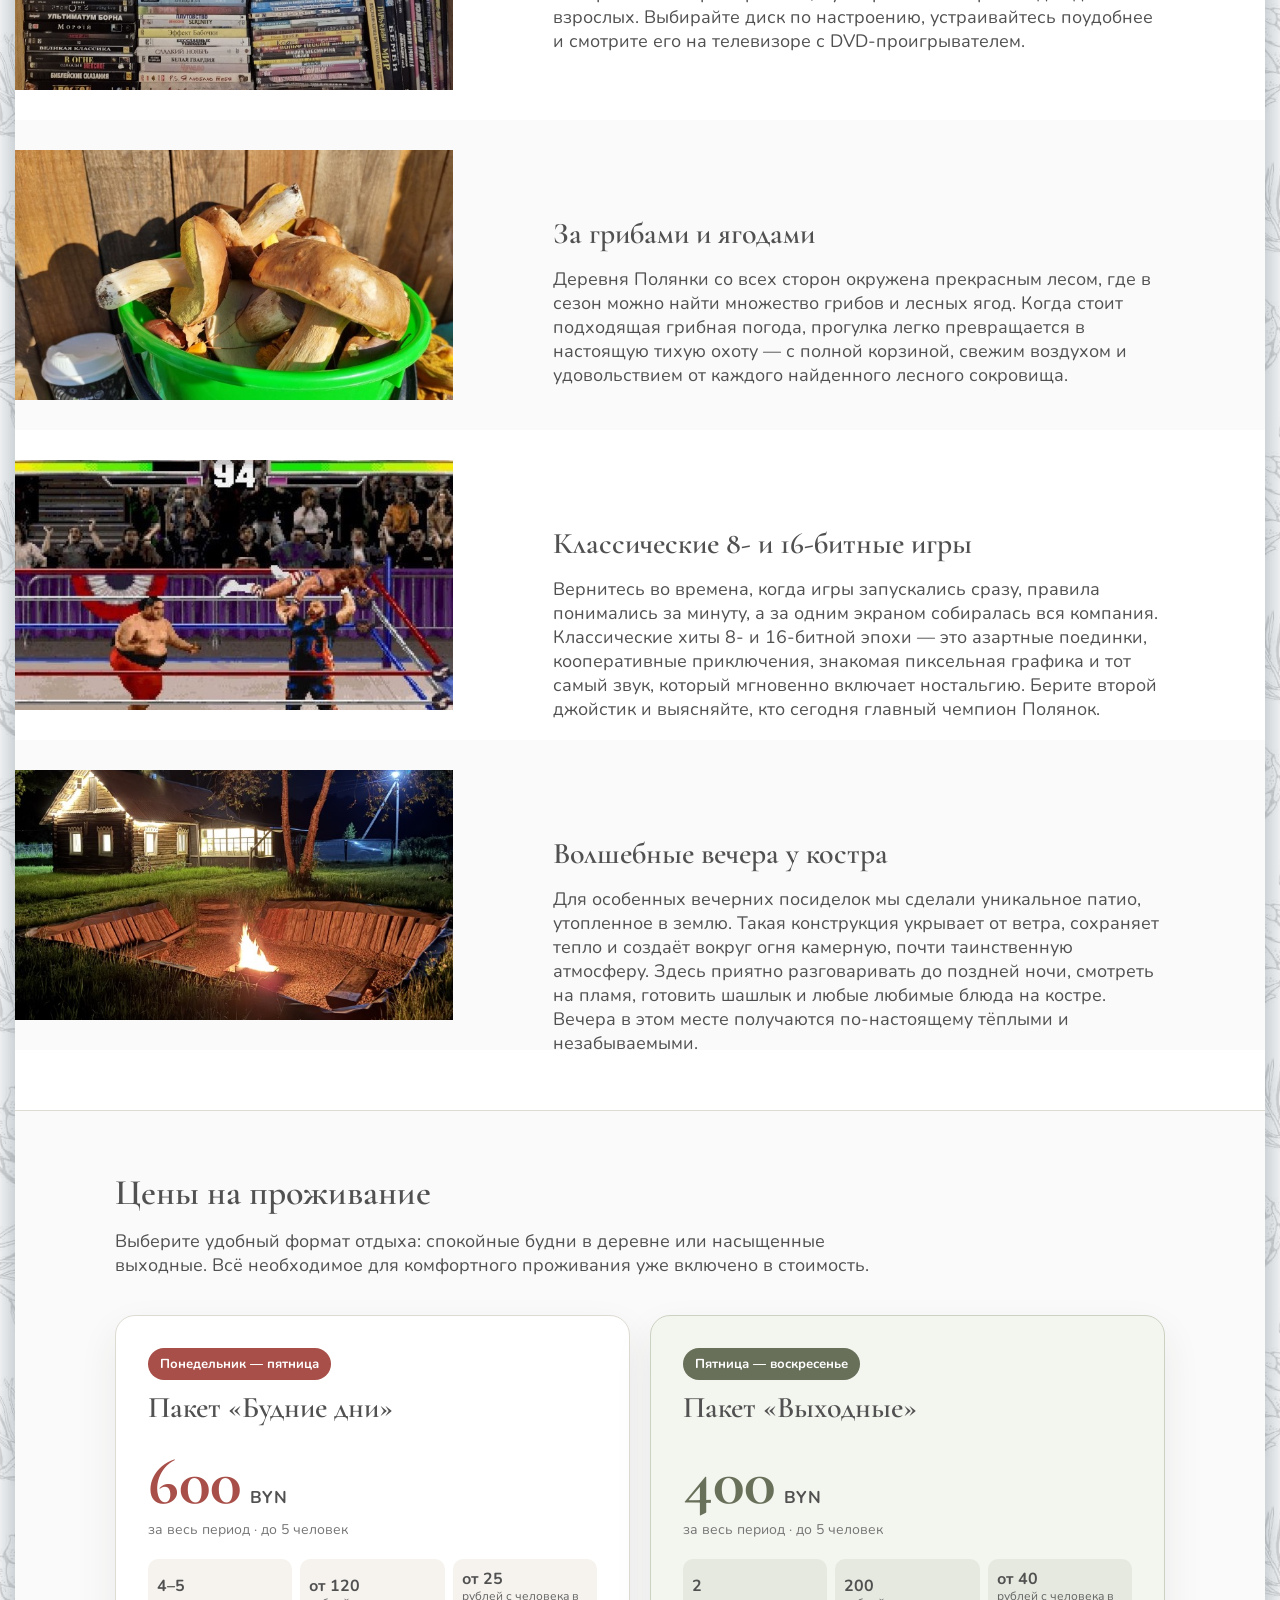
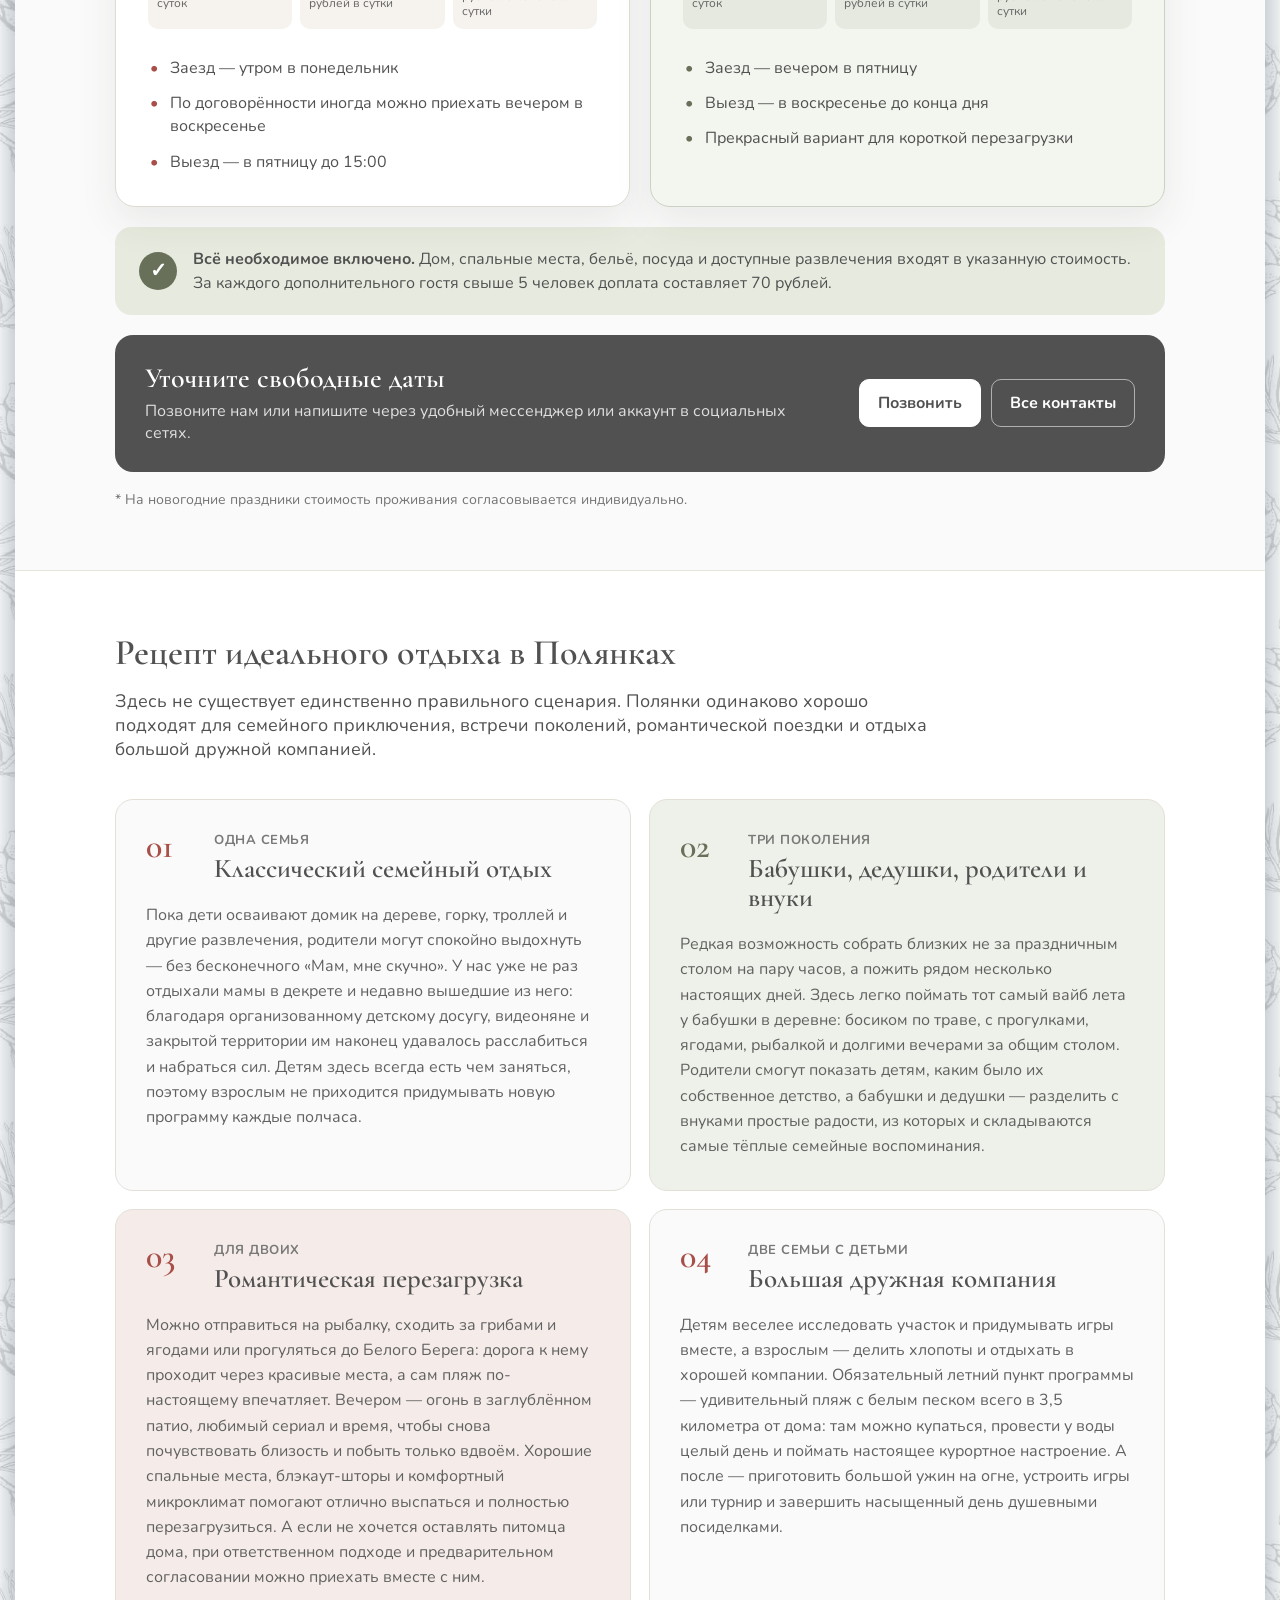
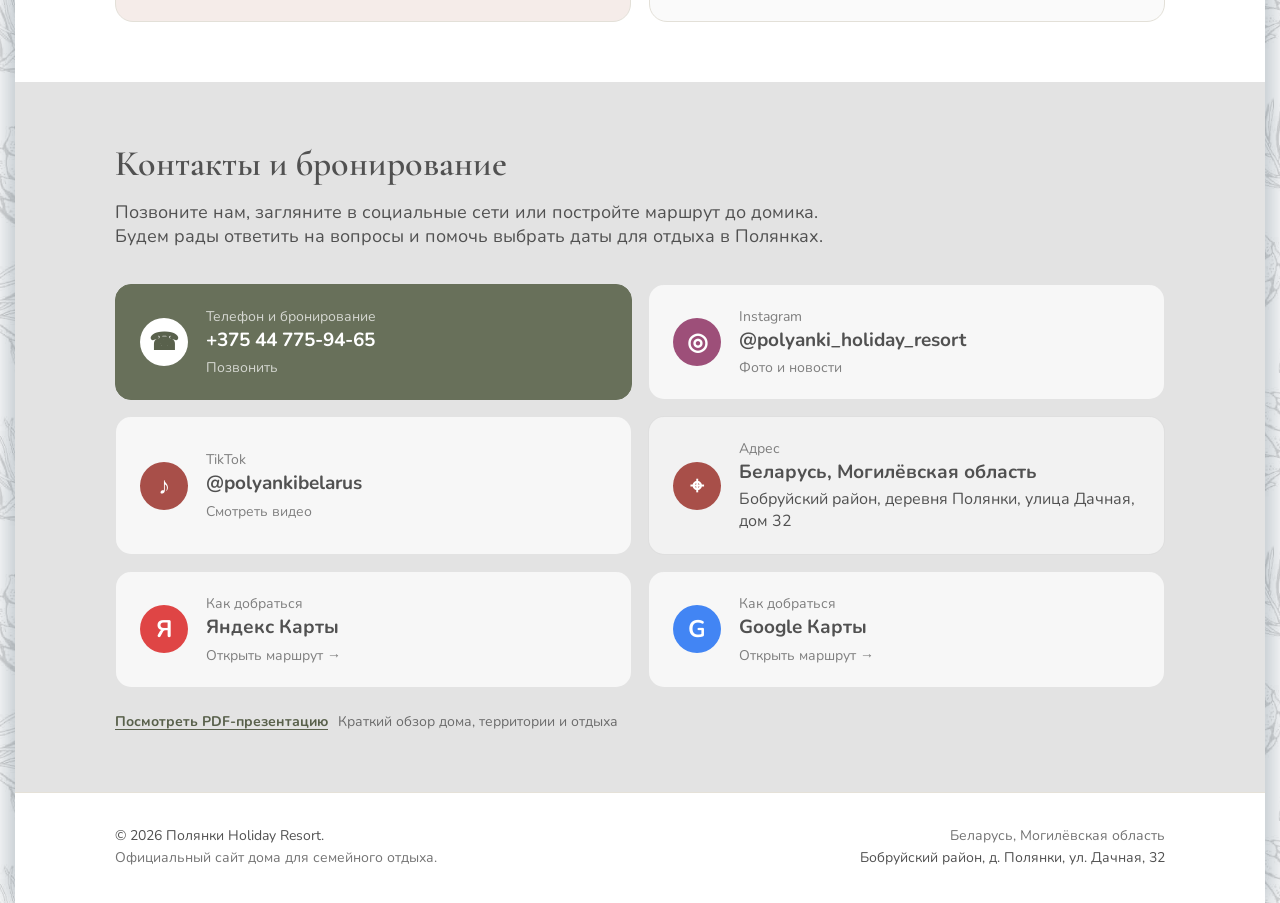
==== commit 1fbec4cc: "correct phone number" ====
--- a/index.html
+++ b/index.html
@@ -60,6 +60,9 @@
     <meta name="twitter:image" content="https://polyanki.by/img/about_us_3.webp">
     <meta name="twitter:image:alt" content="Дом для отдыха Полянки Holiday Resort в белорусской деревне">
 
+    <!-- pinterest -->
+    <meta name="p:domain_verify" content="fd36d31934714472e4a4ee30e74a82ca"/>
+
     <link rel="stylesheet" href="styles.css">
 
     <!-- Schema.org (дополни реальными данными) -->
@@ -71,7 +74,7 @@
           "description": "Аренда домика в деревне Полянки для семейного отдыха рядом с пляжем Белый Берег и рекой Березина. Домик на дереве, лес, рыбалка, пляжный отдых.",
           "url": "https://polyanki.by/",
           "image": "https://polyanki.by/img/about_us_3.webp",
-          "telephone": "+375297759465",
+          "telephone": "+375447759465",
           "geo": {
             "@type": "GeoCoordinates",
             "latitude": 52.9472994,
@@ -128,7 +131,7 @@
           ],
           "contactPoint": {
             "@type": "ContactPoint",
-            "telephone": "+375297759465",
+            "telephone": "+375447759465",
             "contactType": "reservations",
             "availableLanguage": ["ru", "be"]
           },
@@ -312,13 +315,14 @@
         });
     </script>
 
-    <!-- Google Analytics -->
+    <!-- Единый Google tag отправляет данные в нашу Analytics и в рекламный аккаунт Google Ads. -->
     <script async src="https://www.googletagmanager.com/gtag/js?id=G-B0WZ7JJFLY"></script>
     <script>
         window.dataLayer = window.dataLayer || [];
         function gtag(){dataLayer.push(arguments);}
         gtag('js', new Date());
         gtag('config', 'G-B0WZ7JJFLY');
+        gtag('config', 'AW-18469653415');
     </script>
 </head>
 <body>
@@ -1095,7 +1099,7 @@
                     <p>Позвоните нам или напишите через удобный мессенджер или аккаунт в социальных сетях.</p>
                 </div>
                 <div class="pricing-actions">
-                    <a class="pricing-button pricing-button-primary" href="tel:+375297759465">Позвонить</a>
+                    <a class="pricing-button pricing-button-primary" href="tel:+375447759465">Позвонить</a>
                     <a class="pricing-button" href="#contacts">Все контакты</a>
                 </div>
             </div>
@@ -1202,12 +1206,12 @@
             </header>
 
             <address class="contacts-grid font-nunito">
-                <a class="contact-card contact-card-primary" href="tel:+375297759465"
-                   aria-label="Позвонить в Полянки Holiday Resort по номеру +375 29 775-94-65">
+                <a class="contact-card contact-card-primary" href="tel:+375447759465"
+                   aria-label="Позвонить в Полянки Holiday Resort по номеру +375 44 775-94-65">
                     <span class="contact-icon" aria-hidden="true">☎</span>
                     <span class="contact-content">
                         <span class="contact-label">Телефон и бронирование</span>
-                        <strong>+375 29 775-94-65</strong>
+                        <strong>+375 44 775-94-65</strong>
                         <span class="contact-action">Позвонить</span>
                     </span>
                 </a>
